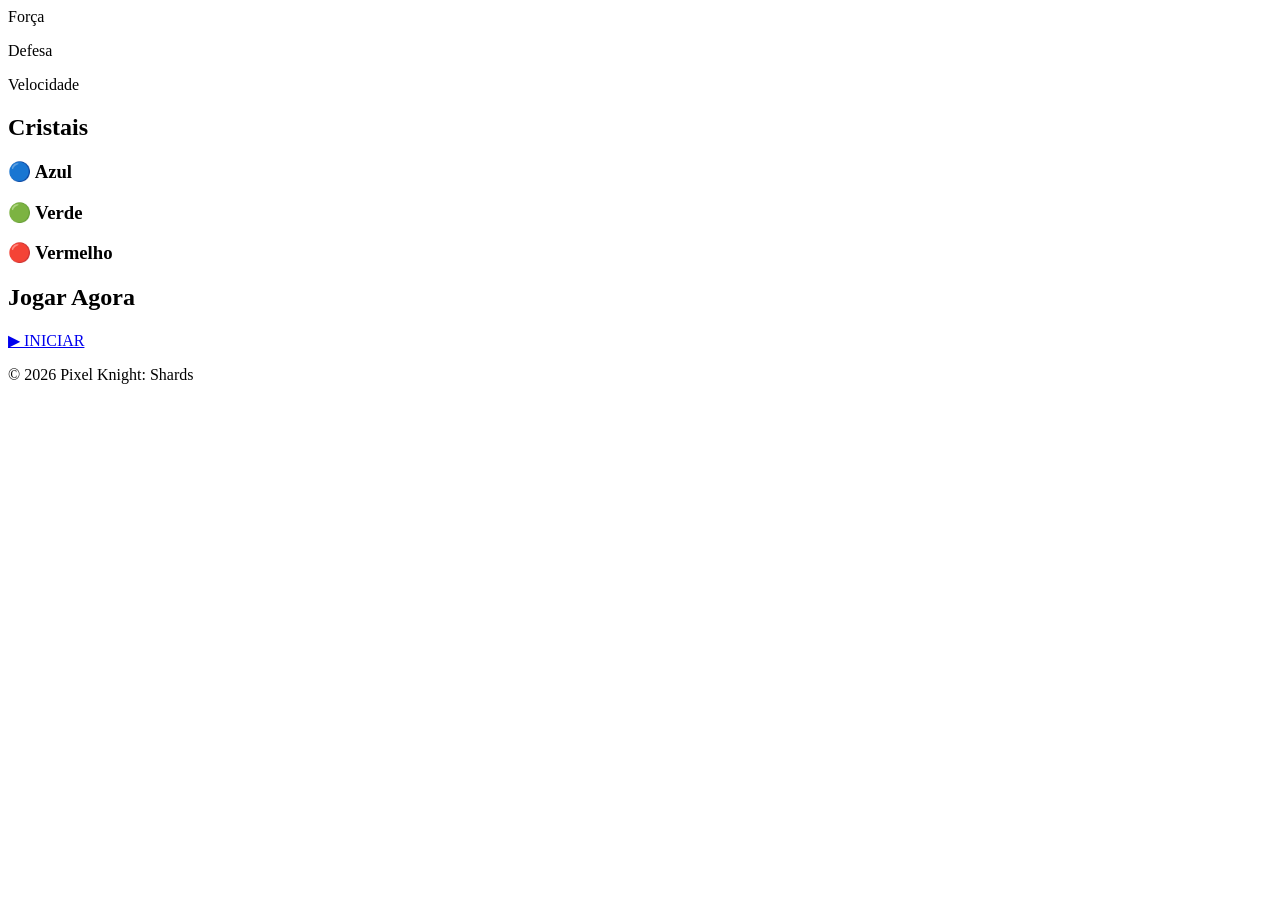
==== index.html @ 811da424 "oitavo" ====
<html lang="pt-br">

    <div class="grid">
        <div>
            <p><!-- DESCRIÇÃO DO PERSONAGEM --></p>
        </div>

        <div>
            <p>Força</p>
            <div class="barra"><div class="valor" style="width:80%"></div></div>

            <p>Defesa</p>
            <div class="barra"><div class="valor" style="width:70%"></div></div>

            <p>Velocidade</p>
            <div class="barra"><div class="valor" style="width:50%"></div></div>
        </div>
    </div>
</section>

<section id="itens" class="box fade">
    <h2>Cristais</h2>

    <div class="cards">
        <div class="card">
            <h3>🔵 Azul</h3>
            <p><!-- DESCRIÇÃO --></p>
        </div>

        <div class="card">
            <h3>🟢 Verde</h3>
            <p><!-- DESCRIÇÃO --></p>
        </div>

        <div class="card">
            <h3>🔴 Vermelho</h3>
            <p><!-- DESCRIÇÃO --></p>
        </div>
    </div>
</section>

<section id="jogar" class="box fade center">
    <h2>Jogar Agora</h2>
    <p><!-- TEXTO CHAMANDO --></p>
    <a href="<!-- LINK DO JOGO -->" target="_blank" class="btn">▶ INICIAR</a>
</section>

<footer>
    <p>© 2026 Pixel Knight: Shards</p>
</footer>

<script>
const elements = document.querySelectorAll('.fade');
window.addEventListener('scroll', () => {
  elements.forEach(el => {
    const top = el.getBoundingClientRect().top;
    if(top < window.innerHeight - 50){
      el.classList.add('show');
    }
  });
});
</script>

</body>
</html>
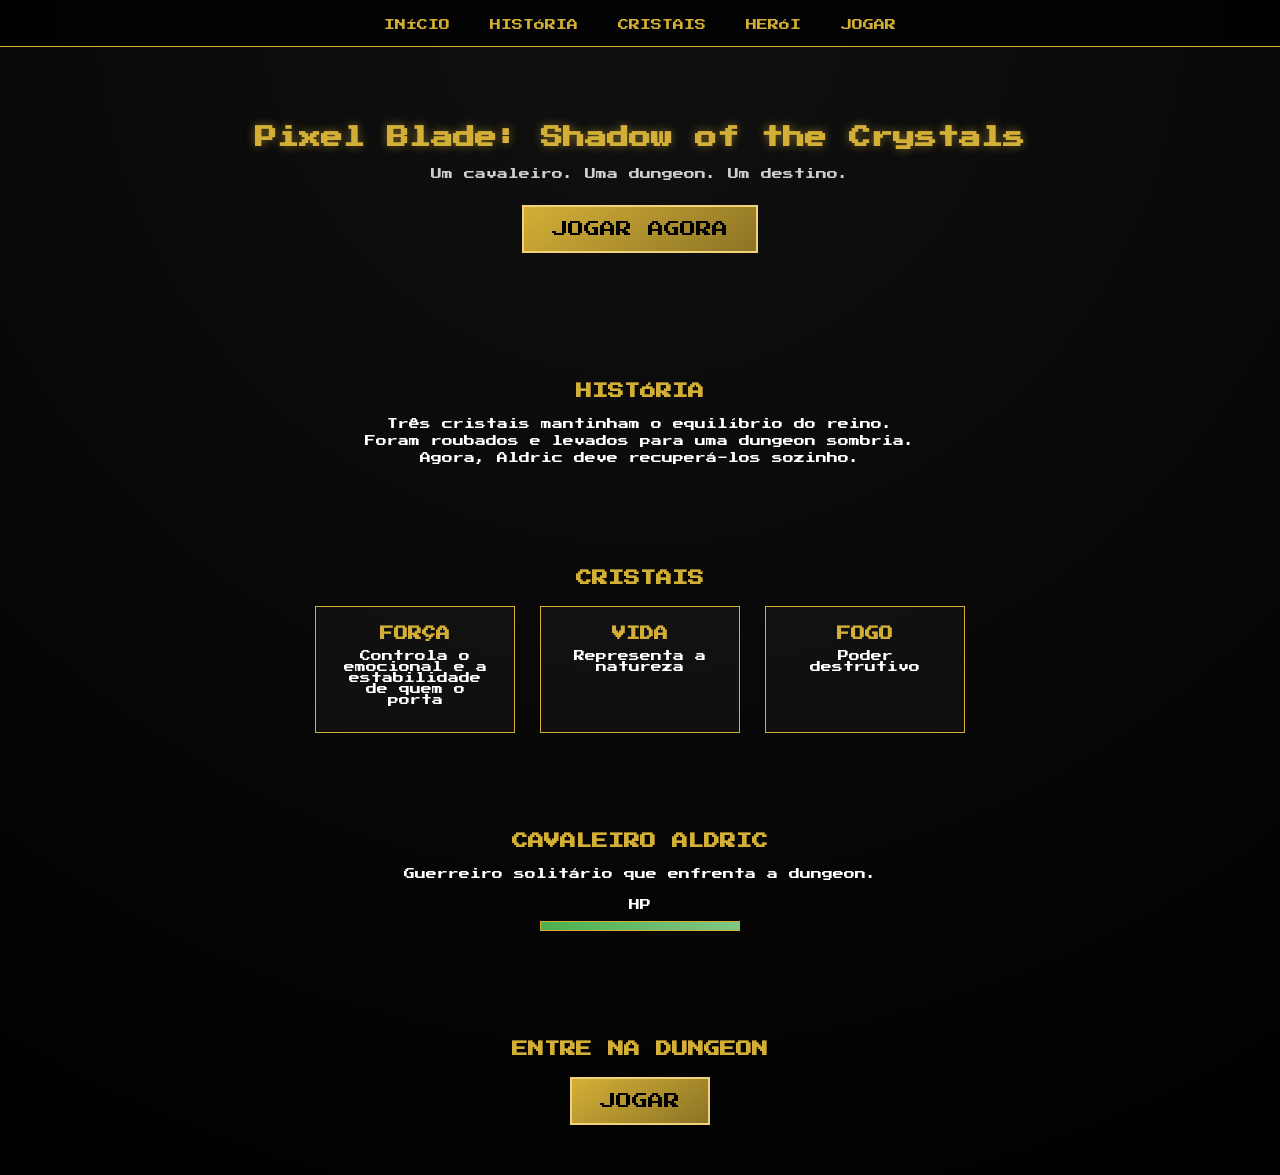
==== commit 7563c688: "nono" ====
--- a/index.html
+++ b/index.html
@@ -1,65 +1,72 @@
-<html lang="pt-br">
+<!DOCTYPE html>
+<html lang="pt-BR">
+<head>
+  <meta charset="UTF-8">
+  <meta name="viewport" content="width=device-width, initial-scale=1.0">
+  <title>Pixel Blade: Shadow of the Crystals</title>
 
-    <div class="grid">
-        <div>
-            <p><!-- DESCRIÇÃO DO PERSONAGEM --></p>
-        </div>
+  <link href="https://fonts.googleapis.com/css2?family=Press+Start+2P&display=swap" rel="stylesheet">
+  <link rel="stylesheet" href="style.css">
+</head>
 
-        <div>
-            <p>Força</p>
-            <div class="barra"><div class="valor" style="width:80%"></div></div>
+<body>
 
-            <p>Defesa</p>
-            <div class="barra"><div class="valor" style="width:70%"></div></div>
+<nav>
+  <a href="#hero">INÍCIO</a>
+  <a href="#historia">HISTÓRIA</a>
+  <a href="#cristais">CRISTAIS</a>
+  <a href="#cavaleiro">HERÓI</a>
+  <a href="#jogar">JOGAR</a>
+</nav>
 
-            <p>Velocidade</p>
-            <div class="barra"><div class="valor" style="width:50%"></div></div>
-        </div>
-    </div>
+<section id="hero" class="hero">
+  <h1>Pixel Blade: Shadow of the Crystals</h1>
+  <p class="sub">Um cavaleiro. Uma dungeon. Um destino.</p>
+  <a href="#" class="botao">JOGAR AGORA</a>
 </section>
 
-<section id="itens" class="box fade">
-    <h2>Cristais</h2>
-
-    <div class="cards">
-        <div class="card">
-            <h3>🔵 Azul</h3>
-            <p><!-- DESCRIÇÃO --></p>
-        </div>
-
-        <div class="card">
-            <h3>🟢 Verde</h3>
-            <p><!-- DESCRIÇÃO --></p>
-        </div>
-
-        <div class="card">
-            <h3>🔴 Vermelho</h3>
-            <p><!-- DESCRIÇÃO --></p>
-        </div>
-    </div>
+<section id="historia">
+  <h2>HISTÓRIA</h2>
+  <p>Três cristais mantinham o equilíbrio do reino.</p>
+  <p>Foram roubados e levados para uma dungeon sombria.</p>
+  <p>Agora, Aldric deve recuperá-los sozinho.</p>
 </section>
 
-<section id="jogar" class="box fade center">
-    <h2>Jogar Agora</h2>
-    <p><!-- TEXTO CHAMANDO --></p>
-    <a href="<!-- LINK DO JOGO -->" target="_blank" class="btn">▶ INICIAR</a>
+<section id="cristais">
+  <h2>CRISTAIS</h2>
+
+  <div class="cards">
+    <div class="card">
+      <h3>FORÇA</h3>
+      <p>Controla o emocional e a estabilidade de quem o porta</p>
+    </div>
+
+    <div class="card">
+      <h3>VIDA</h3>
+      <p>Representa a natureza</p>
+    </div>
+
+    <div class="card">
+      <h3>FOGO</h3>
+      <p>Poder destrutivo</p>
+    </div>
+  </div>
 </section>
 
-<footer>
-    <p>© 2026 Pixel Knight: Shards</p>
-</footer>
+<section id="cavaleiro">
+  <h2>CAVALEIRO ALDRIC</h2>
+  <p>Guerreiro solitário que enfrenta a dungeon.</p>
 
-<script>
-const elements = document.querySelectorAll('.fade');
-window.addEventListener('scroll', () => {
-  elements.forEach(el => {
-    const top = el.getBoundingClientRect().top;
-    if(top < window.innerHeight - 50){
-      el.classList.add('show');
-    }
-  });
-});
-</script>
+  <div class="status">
+    <p>HP</p>
+    <div class="barra"><div class="hp"></div></div>
+
+</section>
+
+<section id="jogar">
+  <h2>ENTRE NA DUNGEON</h2>
+  <a href="#" class="botao">JOGAR</a>
+</section>
 
 </body>
 </html>
--- a/style.css
+++ b/style.css
@@ -0,0 +1,122 @@
+* {
+  margin: 0;
+  padding: 0;
+  box-sizing: border-box;
+}
+
+:root {
+  --bg: #0a0a0a;
+  --bg2: #111;
+  --gold: #d4af37;
+  --gold-soft: #f1d27a;
+  --gold-dark: #8c7425;
+  --text: #ffffff;
+}
+
+body {
+  background: radial-gradient(circle at top, #111, #000);
+  color: var(--text);
+  font-family: 'Press Start 2P', cursive;
+  text-align: center;
+}
+
+nav {
+  background: rgba(0,0,0,0.8);
+  padding: 15px;
+  border-bottom: 1px solid var(--gold);
+  position: sticky;
+  top: 0;
+}
+
+nav a {
+  color: var(--gold);
+  margin: 0 12px;
+  text-decoration: none;
+  font-size: 11px;
+  transition: 0.2s;
+}
+
+nav a:hover {
+  color: var(--gold-soft);
+}
+
+.hero {
+  padding: 80px 20px;
+}
+
+.hero h1 {
+  color: var(--gold);
+  text-shadow: 0 0 10px rgba(212,175,55,0.5);
+  margin-bottom: 20px;
+}
+
+.sub {
+  opacity: 0.8;
+  margin-bottom: 25px;
+}
+
+section {
+  padding: 50px 20px;
+}
+
+.botao {
+  display: inline-block;
+  padding: 14px 28px;
+  background: linear-gradient(145deg, var(--gold), var(--gold-dark));
+  color: #000;
+  text-decoration: none;
+  border: 2px solid var(--gold-soft);
+  transition: 0.2s;
+}
+
+.botao:hover {
+  transform: scale(1.05);
+  box-shadow: 0 0 10px var(--gold);
+}
+
+.cards {
+  display: flex;
+  justify-content: center;
+  gap: 25px;
+  flex-wrap: wrap;
+}
+
+.card {
+  background: rgba(255,255,255,0.03);
+  border: 1px solid var(--gold);
+  padding: 20px;
+  width: 200px;
+  transition: 0.2s;
+}
+
+.card:hover {
+  transform: translateY(-5px);
+  box-shadow: 0 0 10px rgba(212,175,55,0.3);
+}
+
+.card h3 {
+  color: var(--gold);
+}
+
+.status {
+  margin-top: 20px;
+}
+
+.barra {
+  width: 200px;
+  height: 10px;
+  border: 1px solid var(--gold);
+  margin: 10px auto;
+  background: #111;
+}
+
+.hp {
+  width: 100%;
+  height: 100%;
+  background: linear-gradient(to right, #4caf50, #81c784);
+}
+
+h1 { font-size: 22px; }
+h2 { font-size: 16px; margin-bottom: 20px; color: var(--gold); }
+h3 { font-size: 14px; margin-bottom: 10px; }
+p { font-size: 11px; margin: 6px 0; }
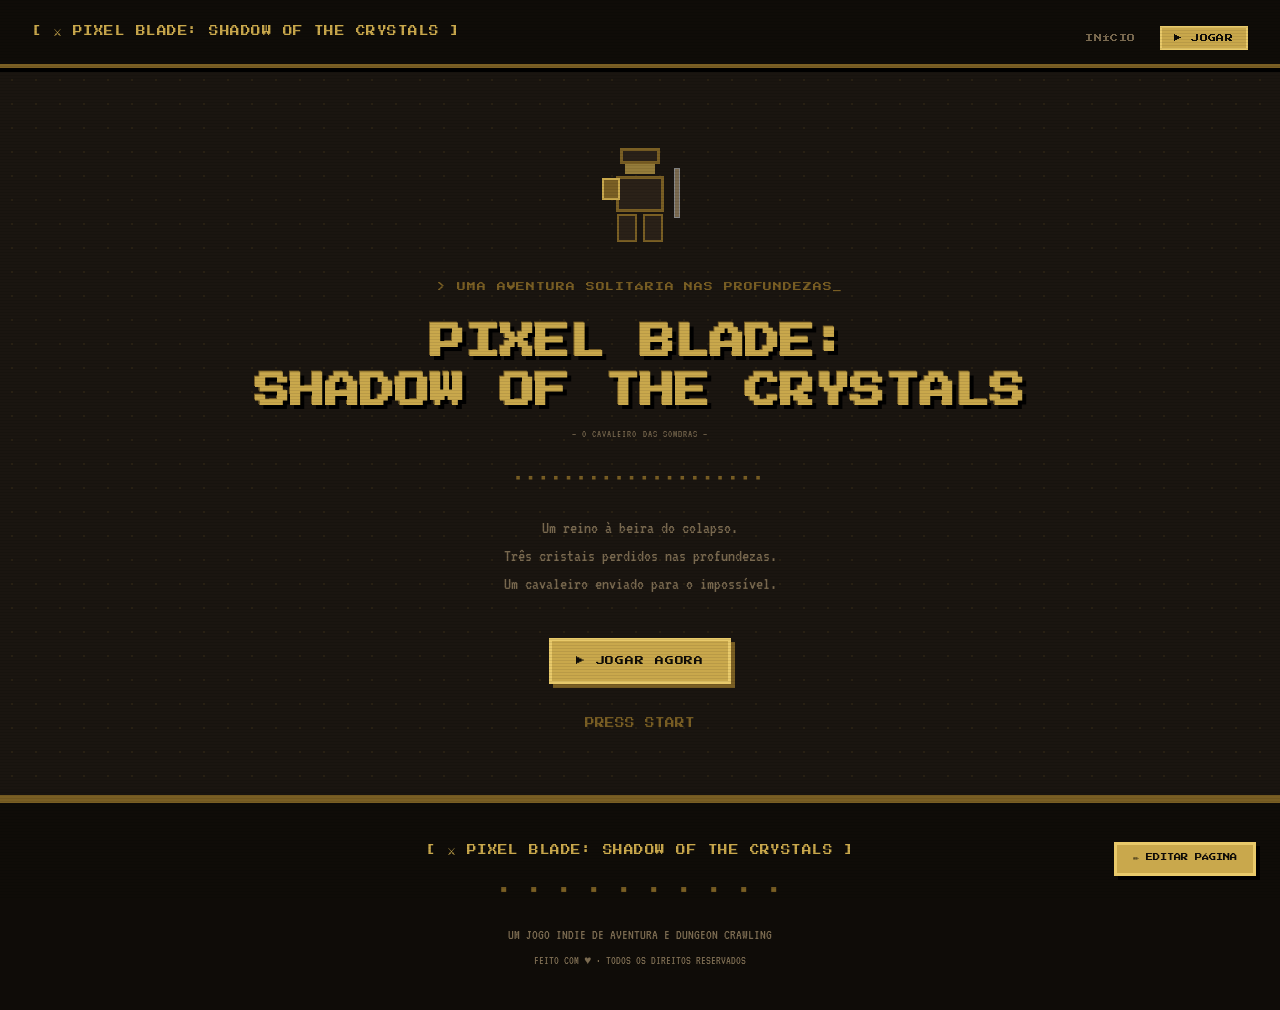
==== commit 140f42dc: "décimo" ====
--- a/index.html
+++ b/index.html
@@ -1,72 +1,268 @@
 <!DOCTYPE html>
 <html lang="pt-BR">
 <head>
-  <meta charset="UTF-8">
-  <meta name="viewport" content="width=device-width, initial-scale=1.0">
+  <meta charset="UTF-8" />
+  <meta name="viewport" content="width=device-width, initial-scale=1.0" />
   <title>Pixel Blade: Shadow of the Crystals</title>
-
-  <link href="https://fonts.googleapis.com/css2?family=Press+Start+2P&display=swap" rel="stylesheet">
-  <link rel="stylesheet" href="style.css">
+  <link href="https://fonts.googleapis.com/css2?family=Press+Start+2P&family=VT323&display=swap" rel="stylesheet" />
+  <link rel="stylesheet" href="style.css" />
+  <style>
+    /* ── EDITOR VISUAL ── */
+    #editor-toggle {
+      position: fixed;
+      bottom: 1.5rem;
+      right: 1.5rem;
+      z-index: 9999;
+      background: var(--dourado);
+      color: var(--fundo);
+      font-family: 'Press Start 2P', monospace;
+      font-size: 0.45rem;
+      border: 3px solid var(--dourado-claro);
+      padding: 0.6rem 1rem;
+      cursor: pointer;
+      box-shadow: 4px 4px 0 #000;
+    }
+    #editor-toggle:hover { background: var(--dourado-claro); }
+
+    #editor-panel {
+      display: none;
+      position: fixed;
+      top: 0; right: 0;
+      width: 320px; height: 100vh;
+      background: #0d0a06;
+      border-left: 4px solid var(--dourado-escuro);
+      z-index: 9998;
+      overflow-y: auto;
+      padding: 1.5rem 1.2rem;
+      box-shadow: -6px 0 20px rgba(0,0,0,0.8);
+    }
+    #editor-panel.aberto { display: block; }
+
+    .ed-titulo {
+      font-family: 'Press Start 2P', monospace;
+      font-size: 0.55rem;
+      color: var(--dourado);
+      margin-bottom: 1.2rem;
+      border-bottom: 2px solid var(--dourado-escuro);
+      padding-bottom: 0.8rem;
+    }
+    .ed-grupo { margin-bottom: 1.5rem; }
+    .ed-label {
+      font-family: 'Press Start 2P', monospace;
+      font-size: 0.4rem;
+      color: var(--dourado-escuro);
+      display: block;
+      margin-bottom: 0.4rem;
+    }
+    .ed-input, .ed-textarea {
+      width: 100%;
+      background: var(--fundo-claro);
+      border: 2px solid var(--dourado-escuro);
+      color: var(--texto);
+      font-family: 'VT323', monospace;
+      font-size: 1rem;
+      padding: 0.4rem 0.6rem;
+      outline: none;
+    }
+    .ed-input:focus, .ed-textarea:focus { border-color: var(--dourado); }
+    .ed-textarea { resize: vertical; min-height: 70px; }
+    .ed-cor { width: 100%; height: 32px; border: 2px solid var(--dourado-escuro); cursor: pointer; }
+    .ed-btn {
+      width: 100%;
+      background: var(--dourado);
+      color: var(--fundo);
+      font-family: 'Press Start 2P', monospace;
+      font-size: 0.45rem;
+      border: 2px solid var(--dourado-claro);
+      padding: 0.6rem;
+      cursor: pointer;
+      box-shadow: 3px 3px 0 #000;
+      margin-top: 0.5rem;
+    }
+    .ed-btn:hover { background: var(--dourado-claro); }
+    .ed-separador {
+      border: none;
+      border-top: 2px solid var(--dourado-escuro);
+      margin: 1rem 0;
+    }
+    .ed-aviso {
+      font-size: 0.85rem;
+      color: var(--texto-fraco);
+      margin-top: 1rem;
+      line-height: 1.4;
+    }
+    .ed-dia-badge {
+      font-family: 'Press Start 2P', monospace;
+      font-size: 0.4rem;
+      color: var(--dourado-escuro);
+      border: 2px solid var(--dourado-escuro);
+      padding: 0.3rem 0.5rem;
+      display: inline-block;
+      margin-bottom: 1rem;
+    }
+  </style>
 </head>
-
 <body>
 
-<nav>
-  <a href="#hero">INÍCIO</a>
-  <a href="#historia">HISTÓRIA</a>
-  <a href="#cristais">CRISTAIS</a>
-  <a href="#cavaleiro">HERÓI</a>
-  <a href="#jogar">JOGAR</a>
-</nav>
-
-<section id="hero" class="hero">
-  <h1>Pixel Blade: Shadow of the Crystals</h1>
-  <p class="sub">Um cavaleiro. Uma dungeon. Um destino.</p>
-  <a href="#" class="botao">JOGAR AGORA</a>
-</section>
-
-<section id="historia">
-  <h2>HISTÓRIA</h2>
-  <p>Três cristais mantinham o equilíbrio do reino.</p>
-  <p>Foram roubados e levados para uma dungeon sombria.</p>
-  <p>Agora, Aldric deve recuperá-los sozinho.</p>
-</section>
-
-<section id="cristais">
-  <h2>CRISTAIS</h2>
-
-  <div class="cards">
-    <div class="card">
-      <h3>FORÇA</h3>
-      <p>Controla o emocional e a estabilidade de quem o porta</p>
-    </div>
-
-    <div class="card">
-      <h3>VIDA</h3>
-      <p>Representa a natureza</p>
-    </div>
-
-    <div class="card">
-      <h3>FOGO</h3>
-      <p>Poder destrutivo</p>
-    </div>
+  <div class="scanlines"></div>
+
+  <!-- MENU -->
+  <nav>
+    <span class="logo" id="logo-texto">[ ⚔ PIXEL BLADE: SHADOW OF THE CRYSTALS ]</span>
+    <ul>
+      <li><a href="#hero">INÍCIO</a></li>
+      <li><a href="https://itch.io" target="_blank" class="nav-jogar">▶ JOGAR</a></li>
+    </ul>
+  </nav>
+
+  <!-- HERO -->
+  <section id="hero">
+    <div class="pixel-knight">
+      <div class="pk-helmet"></div>
+      <div class="pk-visor"></div>
+      <div class="pk-body"></div>
+      <div class="pk-sword"></div>
+      <div class="pk-shield"></div>
+      <div class="pk-legs"></div>
+    </div>
+
+    <p class="eyebrow" id="eyebrow-texto">&gt; UMA AVENTURA SOLITÁRIA NAS PROFUNDEZAS_</p>
+    <h1 id="hero-titulo">PIXEL BLADE:<br/>SHADOW OF THE CRYSTALS</h1>
+    <p class="subtitulo" id="hero-subtitulo">— O CAVALEIRO DAS SOMBRAS —</p>
+    <div class="divisor-pixel"></div>
+    <p class="lore" id="hero-lore">
+      Um reino à beira do colapso.<br/>
+      Três cristais perdidos nas profundezas.<br/>
+      Um cavaleiro enviado para o impossível.
+    </p>
+    <div class="hero-botoes">
+      <a href="https://itch.io" target="_blank" class="botao botao-destaque" id="btn-jogar">▶ JOGAR AGORA</a>
+    </div>
+    <p class="press-start">PRESS START</p>
+  </section>
+
+  <!-- RODAPÉ -->
+  <footer>
+    <span class="logo">[ ⚔ PIXEL BLADE: SHADOW OF THE CRYSTALS ]</span>
+    <div class="divisor-pixel-footer"></div>
+    <p>UM JOGO INDIE DE AVENTURA E DUNGEON CRAWLING</p>
+    <p class="creditos">FEITO COM ♥ · TODOS OS DIREITOS RESERVADOS</p>
+  </footer>
+
+  <!-- EDITOR TOGGLE -->
+  <button id="editor-toggle" onclick="toggleEditor()">✏ EDITAR PÁGINA</button>
+
+  <!-- EDITOR PANEL -->
+  <div id="editor-panel">
+    <div class="ed-dia-badge">DIA 1 / 5</div>
+    <div class="ed-titulo">✏ EDITOR — HERO</div>
+
+    <div class="ed-grupo">
+      <span class="ed-label">TÍTULO DO JOGO (h1)</span>
+      <textarea class="ed-textarea" id="ed-hero-titulo" rows="2">PIXEL BLADE:\nSHADOW OF THE CRYSTALS</textarea>
+    </div>
+
+    <div class="ed-grupo">
+      <span class="ed-label">SUBTÍTULO</span>
+      <input class="ed-input" id="ed-hero-subtitulo" value="— O CAVALEIRO DAS SOMBRAS —">
+    </div>
+
+    <div class="ed-grupo">
+      <span class="ed-label">TEXTO DE ABERTURA (eyebrow)</span>
+      <input class="ed-input" id="ed-eyebrow" value="> UMA AVENTURA SOLITÁRIA NAS PROFUNDEZAS_">
+    </div>
+
+    <div class="ed-grupo">
+      <span class="ed-label">LORE (3 LINHAS)</span>
+      <textarea class="ed-textarea" id="ed-lore">Um reino à beira do colapso.
+Três cristais perdidos nas profundezas.
+Um cavaleiro enviado para o impossível.</textarea>
+    </div>
+
+    <div class="ed-grupo">
+      <span class="ed-label">TEXTO DO BOTÃO JOGAR</span>
+      <input class="ed-input" id="ed-btn-jogar" value="▶ JOGAR AGORA">
+    </div>
+
+    <div class="ed-grupo">
+      <span class="ed-label">LINK DO BOTÃO JOGAR</span>
+      <input class="ed-input" id="ed-btn-jogar-link" value="https://itch.io">
+    </div>
+
+    <hr class="ed-separador">
+
+    <div class="ed-grupo">
+      <span class="ed-label">COR DOURADA PRINCIPAL</span>
+      <input type="color" class="ed-cor" id="ed-cor-dourado" value="#c9a84c">
+    </div>
+
+    <div class="ed-grupo">
+      <span class="ed-label">COR DE FUNDO</span>
+      <input type="color" class="ed-cor" id="ed-cor-fundo" value="#0f0c08">
+    </div>
+
+    <hr class="ed-separador">
+
+    <button class="ed-btn" onclick="aplicarEdicoes()">[ APLICAR ALTERAÇÕES ]</button>
+    <button class="ed-btn" onclick="salvarHTML()" style="margin-top:0.4rem; background: var(--fundo-claro); color: var(--dourado); border-color: var(--dourado-escuro);">[ BAIXAR HTML EDITADO ]</button>
+
+    <p class="ed-aviso">▸ Altere os campos e clique em APLICAR para ver as mudanças.<br>▸ Clique em BAIXAR para salvar o arquivo com suas edições.</p>
   </div>
-</section>
-
-<section id="cavaleiro">
-  <h2>CAVALEIRO ALDRIC</h2>
-  <p>Guerreiro solitário que enfrenta a dungeon.</p>
-
-  <div class="status">
-    <p>HP</p>
-    <div class="barra"><div class="hp"></div></div>
-
-</section>
-
-<section id="jogar">
-  <h2>ENTRE NA DUNGEON</h2>
-  <a href="#" class="botao">JOGAR</a>
-</section>
+
+  <script>
+    /* ── EDITOR ── */
+    function toggleEditor() {
+      document.getElementById('editor-panel').classList.toggle('aberto');
+    }
+
+    function aplicarEdicoes() {
+      // Título
+      const titulo = document.getElementById('ed-hero-titulo').value.replace(/\\n/g, '<br/>');
+      document.getElementById('hero-titulo').innerHTML = titulo;
+
+      // Subtítulo
+      document.getElementById('hero-subtitulo').textContent = document.getElementById('ed-hero-subtitulo').value;
+
+      // Eyebrow
+      document.getElementById('eyebrow-texto').textContent = document.getElementById('ed-eyebrow').value;
+
+      // Lore
+      const loreLinhas = document.getElementById('ed-lore').value.split('\n');
+      document.getElementById('hero-lore').innerHTML = loreLinhas.join('<br/>');
+
+      // Botão
+      const btnEl = document.getElementById('btn-jogar');
+      btnEl.textContent = document.getElementById('ed-btn-jogar').value;
+      btnEl.href = document.getElementById('ed-btn-jogar-link').value;
+
+      // Cores
+      document.documentElement.style.setProperty('--dourado', document.getElementById('ed-cor-dourado').value);
+      document.documentElement.style.setProperty('--fundo', document.getElementById('ed-cor-fundo').value);
+    }
+
+    function salvarHTML() {
+      aplicarEdicoes();
+      const html = document.documentElement.outerHTML;
+      const blob = new Blob([html], { type: 'text/html' });
+      const a = document.createElement('a');
+      a.href = URL.createObjectURL(blob);
+      a.download = 'dia1-index.html';
+      a.click();
+    }
+
+    /* ── PRESS START BLINK ── */
+    const pressStart = document.querySelector('.press-start');
+    setInterval(() => {
+      pressStart.style.opacity = pressStart.style.opacity === '0' ? '1' : '0';
+    }, 600);
+
+    /* ── SCROLL REVEAL ── */
+    const elementos = document.querySelectorAll('.conteudo p');
+    const obs = new IntersectionObserver((ent) => {
+      ent.forEach(e => { if (e.isIntersecting) e.target.classList.add('visivel'); });
+    });
+    elementos.forEach(el => { el.classList.add('escondido'); obs.observe(el); });
+  </script>
 
 </body>
-</html>+</html>
--- a/style.css
+++ b/style.css
@@ -1,122 +1,820 @@
+/* ══════════════════════════════
+   VARIÁVEIS DE CORES
+══════════════════════════════ */
+:root {
+  --dourado:       #c9a84c;
+  --dourado-claro: #e8c96a;
+  --dourado-escuro:#7a5f24;
+  --fundo:         #0f0c08;
+  --fundo-medio:   #1a1510;
+  --fundo-claro:   #2a2118;
+  --fundo-card:    #1e1912;
+  --texto:         #d4c5a0;
+  --texto-fraco:   #7a6a50;
+  --azul:          #4a90d9;
+  --verde:         #2ecc71;
+  --vermelho:      #e74c3c;
+  --hp-verde:      #3ddc5a;
+  --mp-azul:       #4a90d9;
+}
+
+/* ══════════════════════════════
+   RESET + FONTE PIXEL
+══════════════════════════════ */
 * {
+  box-sizing: border-box;
   margin: 0;
   padding: 0;
-  box-sizing: border-box;
-}
-
-:root {
-  --bg: #0a0a0a;
-  --bg2: #111;
-  --gold: #d4af37;
-  --gold-soft: #f1d27a;
-  --gold-dark: #8c7425;
-  --text: #ffffff;
+  /* Desativa suavização de fonte para visual mais nítido/quadrado */
+  image-rendering: pixelated;
 }
 
 body {
-  background: radial-gradient(circle at top, #111, #000);
-  color: var(--text);
-  font-family: 'Press Start 2P', cursive;
-  text-align: center;
-}
-
+  background-color: var(--fundo);
+  color: var(--texto);
+  /* VT323 = fonte pixel art mais legível para textos longos */
+  font-family: 'VT323', monospace;
+  font-size: 20px;
+  line-height: 1.6;
+  overflow-x: hidden;
+}
+
+/* Títulos usam Press Start 2P = fonte clássica de arcade */
+h1, h2, h3, nav, .logo, .label, .eyebrow, .botao, .tipo, .nav-jogar {
+  font-family: 'Press Start 2P', monospace;
+}
+
+/* ══════════════════════════════
+   SCANLINES (efeito de TV retrô)
+   Faixas horizontais semitransparentes
+══════════════════════════════ */
+.scanlines {
+  position: fixed;
+  inset: 0;
+  z-index: 999;
+  pointer-events: none;
+  /* repeating-linear-gradient cria linhas finas repetidas */
+  background: repeating-linear-gradient(
+    to bottom,
+    rgba(0, 0, 0, 0.08) 0px,
+    rgba(0, 0, 0, 0.08) 1px,
+    transparent 1px,
+    transparent 3px
+  );
+}
+
+/* ══════════════════════════════
+   NAVEGAÇÃO
+══════════════════════════════ */
 nav {
-  background: rgba(0,0,0,0.8);
-  padding: 15px;
-  border-bottom: 1px solid var(--gold);
   position: sticky;
   top: 0;
+  z-index: 10;
+  display: flex;
+  align-items: center;
+  justify-content: space-between;
+  padding: 1rem 2rem;
+  background-color: var(--fundo);
+  /* Borda inferior estilo pixel: 4px sólido */
+  border-bottom: 4px solid var(--dourado-escuro);
+  box-shadow: 0 4px 0 #000;
+}
+
+.logo {
+  font-size: 0.6rem;
+  color: var(--dourado);
+  letter-spacing: 0.05em;
+}
+
+nav ul {
+  list-style: none;
+  display: flex;
+  gap: 1.5rem;
+  align-items: center;
 }
 
 nav a {
-  color: var(--gold);
-  margin: 0 12px;
+  font-size: 0.5rem;
+  letter-spacing: 0.05em;
+  color: var(--texto-fraco);
   text-decoration: none;
-  font-size: 11px;
-  transition: 0.2s;
 }
 
 nav a:hover {
-  color: var(--gold-soft);
-}
-
-.hero {
-  padding: 80px 20px;
-}
-
-.hero h1 {
-  color: var(--gold);
-  text-shadow: 0 0 10px rgba(212,175,55,0.5);
-  margin-bottom: 20px;
-}
-
-.sub {
-  opacity: 0.8;
-  margin-bottom: 25px;
-}
-
-section {
-  padding: 50px 20px;
-}
-
+  color: var(--dourado);
+}
+
+/* Botão jogar no menu */
+.nav-jogar {
+  background-color: var(--dourado);
+  color: var(--fundo) !important;
+  padding: 0.4rem 0.8rem;
+  /* Sem border-radius: cantos quadrados = pixel art */
+  border-radius: 0;
+  border: 2px solid var(--dourado-claro);
+}
+
+.nav-jogar:hover {
+  background-color: var(--dourado-claro) !important;
+}
+
+/* ══════════════════════════════
+   HERO
+══════════════════════════════ */
+#hero {
+  text-align: center;
+  padding: 5rem 2rem 4rem;
+  background-color: var(--fundo-medio);
+  border-bottom: 4px solid var(--dourado-escuro);
+  position: relative;
+  overflow: hidden;
+}
+
+/* Grade de pontos no fundo do hero */
+#hero::before {
+  content: '';
+  position: absolute;
+  inset: 0;
+  background-image: radial-gradient(circle, var(--dourado-escuro) 1px, transparent 1px);
+  background-size: 24px 24px;
+  opacity: 0.15;
+}
+
+.eyebrow {
+  font-size: 0.55rem;
+  letter-spacing: 0.1em;
+  color: var(--dourado-escuro);
+  margin-bottom: 1.5rem;
+  position: relative;
+}
+
+#hero h1 {
+  font-size: clamp(1.2rem, 4vw, 2.2rem);
+  color: var(--dourado);
+  /* text-shadow empilhado = efeito de sombra pixel */
+  text-shadow:
+    4px 4px 0 #000,
+    -1px -1px 0 #7a5f24;
+  margin-bottom: 0.6rem;
+  line-height: 1.4;
+  position: relative;
+}
+
+.subtitulo {
+  font-size: 0.65rem;
+  color: var(--texto-fraco);
+  letter-spacing: 0.1em;
+  margin-bottom: 1.5rem;
+  position: relative;
+}
+
+/* Divisor feito de caracteres = estilo terminal/pixel */
+.divisor-pixel {
+  font-family: monospace;
+  color: var(--dourado-escuro);
+  margin: 0 auto 1.5rem;
+  letter-spacing: 4px;
+  font-size: 0.9rem;
+  position: relative;
+}
+
+.divisor-pixel::before {
+  content: '▪▪▪▪▪▪▪▪▪▪▪▪▪▪▪▪▪▪▪▪';
+}
+
+.lore {
+  max-width: 500px;
+  margin: 0 auto 2.5rem;
+  color: var(--texto-fraco);
+  font-size: 1.1rem;
+  position: relative;
+}
+
+.hero-botoes {
+  display: flex;
+  gap: 1rem;
+  justify-content: center;
+  flex-wrap: wrap;
+  position: relative;
+}
+
+/* Texto piscante "PRESS START" */
+.press-start {
+  font-family: 'Press Start 2P', monospace;
+  font-size: 0.6rem;
+  color: var(--dourado-escuro);
+  margin-top: 2rem;
+  transition: opacity 0.1s;
+  position: relative;
+}
+
+/* ══════════════════════════════
+   BONECO PIXEL ART (CSS puro)
+   Feito com divs simples
+══════════════════════════════ */
+.pixel-knight {
+  position: relative;
+  width: 80px;
+  margin: 0 auto 2rem;
+  height: 100px;
+}
+
+.pk-helmet {
+  width: 40px;
+  height: 16px;
+  background: var(--fundo-claro);
+  border: 3px solid var(--dourado-escuro);
+  margin: 0 auto;
+}
+
+.pk-visor {
+  width: 30px;
+  height: 10px;
+  background: var(--dourado);
+  margin: 0 auto;
+  opacity: 0.7;
+}
+
+.pk-body {
+  width: 48px;
+  height: 36px;
+  background: var(--fundo-claro);
+  border: 3px solid var(--dourado-escuro);
+  margin: 2px auto 0;
+}
+
+.pk-sword {
+  position: absolute;
+  right: 0;
+  top: 20px;
+  width: 6px;
+  height: 50px;
+  background: var(--texto-fraco);
+  border: 1px solid #888;
+}
+
+.pk-shield {
+  position: absolute;
+  left: 2px;
+  top: 30px;
+  width: 18px;
+  height: 22px;
+  background: var(--dourado-escuro);
+  border: 2px solid var(--dourado);
+}
+
+.pk-legs {
+  display: flex;
+  gap: 6px;
+  justify-content: center;
+  margin-top: 2px;
+}
+
+.pk-legs::before,
+.pk-legs::after {
+  content: '';
+  width: 16px;
+  height: 24px;
+  background: var(--fundo-claro);
+  border: 2px solid var(--dourado-escuro);
+  display: block;
+}
+
+/* ══════════════════════════════
+   BOTÕES
+══════════════════════════════ */
 .botao {
   display: inline-block;
-  padding: 14px 28px;
-  background: linear-gradient(145deg, var(--gold), var(--gold-dark));
-  color: #000;
+  font-size: 0.55rem;
+  letter-spacing: 0.1em;
+  background-color: transparent;
+  color: var(--dourado);
+  /* Borda estilo pixel: 3px sólida */
+  border: 3px solid var(--dourado-escuro);
+  padding: 0.8rem 1.5rem;
   text-decoration: none;
-  border: 2px solid var(--gold-soft);
-  transition: 0.2s;
+  border-radius: 0;
+  /* Sombra para baixo/direita = efeito 3D pixel */
+  box-shadow: 4px 4px 0 var(--dourado-escuro);
+  transition: all 0.1s;
 }
 
 .botao:hover {
-  transform: scale(1.05);
-  box-shadow: 0 0 10px var(--gold);
-}
-
+  box-shadow: 2px 2px 0 var(--dourado-escuro);
+  transform: translate(2px, 2px);
+}
+
+.botao-destaque {
+  background-color: var(--dourado);
+  color: var(--fundo);
+  border-color: var(--dourado-claro);
+  box-shadow: 4px 4px 0 #7a5f24;
+}
+
+.botao-destaque:hover {
+  background-color: var(--dourado-claro);
+  color: var(--fundo);
+  box-shadow: 2px 2px 0 #7a5f24;
+}
+
+.botao-grande {
+  font-size: 0.65rem;
+  padding: 1rem 2rem;
+}
+
+/* ══════════════════════════════
+   SEÇÕES GERAIS
+══════════════════════════════ */
+section {
+  padding: 4rem 2rem;
+}
+
+.fundo-medio {
+  background-color: var(--fundo-medio);
+  border-top: 4px solid var(--dourado-escuro);
+  border-bottom: 4px solid var(--dourado-escuro);
+}
+
+.conteudo {
+  max-width: 900px;
+  margin: 0 auto;
+}
+
+.label {
+  display: block;
+  font-size: 0.55rem;
+  letter-spacing: 0.1em;
+  color: var(--dourado-escuro);
+  margin-bottom: 0.8rem;
+}
+
+h2 {
+  font-size: clamp(0.8rem, 2.5vw, 1.2rem);
+  color: var(--dourado);
+  text-shadow: 3px 3px 0 #000;
+  margin-bottom: 1rem;
+  line-height: 1.5;
+}
+
+/* Linha divisória com caracteres */
+.linha-pixel {
+  margin-bottom: 2rem;
+  color: var(--dourado-escuro);
+  font-family: monospace;
+  font-size: 0.85rem;
+  letter-spacing: 3px;
+}
+
+.linha-pixel::before {
+  content: '▬▬▬▬▬▬▬▬▬▬▬▬▬▬';
+}
+
+.conteudo p {
+  color: var(--texto);
+  margin-bottom: 1rem;
+  font-size: 1.1rem;
+}
+
+/* ══════════════════════════════
+   CARDS DOS CRISTAIS
+══════════════════════════════ */
 .cards {
+  display: grid;
+  grid-template-columns: repeat(3, 1fr);
+  gap: 1.5rem;
+  margin-top: 1rem;
+}
+
+.card {
+  background-color: var(--fundo-card);
+  border: 3px solid var(--dourado-escuro);
+  padding: 1.5rem 1.2rem;
+  border-radius: 0;
+  box-shadow: 6px 6px 0 #000;
+  transition: transform 0.1s, box-shadow 0.1s;
+}
+
+.card:hover {
+  transform: translate(-3px, -3px);
+  box-shadow: 9px 9px 0 #000;
+}
+
+.card h3 {
+  font-size: 0.6rem;
+  margin-bottom: 0.5rem;
+  line-height: 1.6;
+}
+
+.tipo {
+  font-size: 0.5rem;
+  color: var(--texto-fraco);
+  margin-bottom: 0.8rem;
+  letter-spacing: 0.05em;
+}
+
+.card p {
+  font-size: 1rem;
+  color: var(--texto-fraco);
+}
+
+.localizacao {
+  margin-top: 1rem;
+  padding-top: 0.8rem;
+  border-top: 2px solid rgba(201, 168, 76, 0.15);
+  font-size: 0.9rem !important;
+  font-family: 'Press Start 2P', monospace;
+  font-size: 0.45rem !important;
+  letter-spacing: 0.05em;
+}
+
+.card.azul    { border-color: var(--azul); box-shadow: 6px 6px 0 #0a2040; }
+.card.verde   { border-color: var(--verde); box-shadow: 6px 6px 0 #0a3018; }
+.card.vermelho{ border-color: var(--vermelho); box-shadow: 6px 6px 0 #400a0a; }
+
+.card.azul h3    { color: var(--azul); }
+.card.verde h3   { color: var(--verde); }
+.card.vermelho h3{ color: var(--vermelho); }
+
+/* ══════════════════════════════
+   GEM PIXEL ART (grade 3x3 de divs)
+══════════════════════════════ */
+.pixel-gem {
+  display: grid;
+  grid-template-columns: repeat(3, 12px);
+  grid-template-rows: repeat(3, 12px);
+  gap: 2px;
+  margin-bottom: 1rem;
+  width: fit-content;
+}
+
+/* Cada div dentro da gem recebe uma cor */
+.azul-gem div    { background: var(--azul); }
+.verde-gem div   { background: var(--verde); }
+.vermelho-gem div{ background: var(--vermelho); }
+
+/* Cantos transparentes = formato de losango */
+.pixel-gem div:nth-child(1),
+.pixel-gem div:nth-child(3),
+.pixel-gem div:nth-child(7),
+.pixel-gem div:nth-child(9) {
+  background: transparent !important;
+}
+
+/* Centro mais claro = brilho da gema */
+.pixel-gem div:nth-child(5) {
+  opacity: 0.4;
+}
+
+/* ══════════════════════════════
+   BARRAS DE STATUS RPG
+══════════════════════════════ */
+.rpg-status {
+  display: flex;
+  align-items: center;
+  gap: 0.8rem;
+  margin-bottom: 0.6rem;
+}
+
+.rpg-label {
+  font-family: 'Press Start 2P', monospace;
+  font-size: 0.55rem;
+  color: var(--dourado);
+  width: 24px;
+}
+
+.barra-wrap {
+  flex: 1;
+  height: 14px;
+  background: var(--fundo-claro);
+  border: 2px solid var(--dourado-escuro);
+}
+
+.barra {
+  height: 100%;
+}
+
+.barra-hp  { width: 98%; background: var(--hp-verde); }
+.barra-mp  { width: 75%; background: var(--mp-azul); }
+
+.rpg-val {
+  font-family: 'Press Start 2P', monospace;
+  font-size: 0.45rem;
+  color: var(--texto-fraco);
+  min-width: 55px;
+  text-align: right;
+}
+
+/* ══════════════════════════════
+   HABILIDADES
+══════════════════════════════ */
+.subtitulo-secao {
+  font-size: 0.6rem;
+  color: var(--dourado);
+  margin: 2rem 0 1rem;
+  letter-spacing: 0.05em;
+}
+
+.habilidades {
+  list-style: none;
+}
+
+.habilidades li {
+  display: flex;
+  align-items: center;
+  gap: 1rem;
+  padding: 1rem;
+  margin-bottom: 0.8rem;
+  background-color: var(--fundo-claro);
+  border: 2px solid var(--dourado-escuro);
+  border-left: 4px solid var(--dourado);
+  box-shadow: 4px 4px 0 #000;
+}
+
+.icone-hab {
+  font-size: 1.4rem;
+  flex-shrink: 0;
+}
+
+.habilidades strong {
+  font-family: 'Press Start 2P', monospace;
+  font-size: 0.55rem;
+  color: var(--dourado);
+  display: block;
+  margin-bottom: 0.4rem;
+  line-height: 1.6;
+}
+
+.habilidades p {
+  font-size: 1rem;
+  color: var(--texto-fraco);
+  margin: 0;
+}
+
+/* Badge ATK / DEF / MGC */
+.rpg-badge {
+  font-family: 'Press Start 2P', monospace;
+  font-size: 0.45rem;
+  padding: 0.3rem 0.5rem;
+  background: var(--dourado-escuro);
+  color: var(--dourado-claro);
+  border: 2px solid var(--dourado);
+  margin-left: auto;
+  flex-shrink: 0;
+}
+
+.rpg-badge.def { background: #0a2a40; border-color: var(--azul); color: var(--azul); }
+.rpg-badge.mag { background: #1a0a30; border-color: #9b59b6; color: #9b59b6; }
+
+/* ══════════════════════════════
+   PERSONA
+══════════════════════════════ */
+.persona-grid {
+  display: grid;
+  grid-template-columns: 220px 1fr;
+  gap: 2.5rem;
+  margin-bottom: 2.5rem;
+}
+
+.persona-perfil {
+  text-align: center;
+}
+
+/* Avatar pixel art com CSS puro */
+.pixel-avatar {
+  width: 80px;
+  height: 80px;
+  margin: 0 auto 1rem;
+  position: relative;
+  background: var(--fundo-claro);
+  border: 3px solid var(--dourado);
+  box-shadow: 4px 4px 0 #000;
+  overflow: hidden;
+}
+
+.av-cabelo {
+  width: 100%;
+  height: 20px;
+  background: #4a2800;
+}
+
+.av-rosto {
+  width: 60%;
+  height: 26px;
+  background: #c8a07a;
+  margin: 0 auto;
+  border: 2px solid #8a6040;
+}
+
+.av-olhos {
   display: flex;
   justify-content: center;
-  gap: 25px;
-  flex-wrap: wrap;
-}
-
-.card {
-  background: rgba(255,255,255,0.03);
-  border: 1px solid var(--gold);
-  padding: 20px;
-  width: 200px;
-  transition: 0.2s;
-}
-
-.card:hover {
-  transform: translateY(-5px);
-  box-shadow: 0 0 10px rgba(212,175,55,0.3);
-}
-
-.card h3 {
-  color: var(--gold);
-}
-
-.status {
-  margin-top: 20px;
-}
-
-.barra {
-  width: 200px;
-  height: 10px;
-  border: 1px solid var(--gold);
-  margin: 10px auto;
-  background: #111;
-}
-
-.hp {
-  width: 100%;
-  height: 100%;
-  background: linear-gradient(to right, #4caf50, #81c784);
-}
-
-h1 { font-size: 22px; }
-h2 { font-size: 16px; margin-bottom: 20px; color: var(--gold); }
-h3 { font-size: 14px; margin-bottom: 10px; }
-p { font-size: 11px; margin: 6px 0; }+  gap: 8px;
+  margin-top: -22px;
+  padding-top: 6px;
+}
+
+.av-olho {
+  width: 6px;
+  height: 6px;
+  background: #1a0e00;
+}
+
+.av-corpo {
+  width: 70%;
+  height: 22px;
+  background: #2a3a5a;
+  margin: 2px auto 0;
+  border: 2px solid #1a2a4a;
+}
+
+.av-fone {
+  width: 90%;
+  height: 8px;
+  background: #1a1a1a;
+  margin: 0 auto;
+  border-radius: 0;
+}
+
+.persona-nome {
+  font-size: 0.6rem;
+  color: var(--dourado);
+  margin-bottom: 0.5rem;
+  line-height: 1.6;
+}
+
+.persona-cargo {
+  font-family: 'Press Start 2P', monospace;
+  font-size: 0.45rem;
+  color: var(--texto-fraco);
+  margin-bottom: 0.5rem;
+}
+
+.persona-plataforma {
+  font-family: 'Press Start 2P', monospace;
+  font-size: 0.45rem;
+  color: var(--dourado-escuro);
+  margin-bottom: 1rem;
+  border: 2px solid var(--dourado-escuro);
+  padding: 0.3rem;
+}
+
+.persona-bio {
+  font-size: 1rem;
+  color: var(--texto-fraco);
+  text-align: left;
+}
+
+.persona-detalhes {
+  display: flex;
+  flex-direction: column;
+  gap: 1rem;
+}
+
+.persona-bloco {
+  background-color: var(--fundo-card);
+  border: 2px solid var(--dourado-escuro);
+  border-left: 4px solid var(--dourado);
+  padding: 1rem 1.2rem;
+  box-shadow: 4px 4px 0 #000;
+}
+
+.persona-bloco h4 {
+  font-family: 'Press Start 2P', monospace;
+  font-size: 0.55rem;
+  color: var(--dourado);
+  margin-bottom: 0.7rem;
+  letter-spacing: 0.05em;
+}
+
+.persona-lista {
+  list-style: none;
+  display: flex;
+  flex-direction: column;
+  gap: 0.3rem;
+}
+
+.persona-lista li {
+  font-size: 1rem;
+  color: var(--texto-fraco);
+  padding-left: 1.2rem;
+  position: relative;
+}
+
+.persona-lista li::before {
+  content: '▸';
+  position: absolute;
+  left: 0;
+  color: var(--dourado-escuro);
+}
+
+.vermelho-bloco {
+  border-left: 4px solid var(--vermelho);
+}
+
+.vermelho-bloco h4 {
+  color: var(--vermelho);
+}
+
+/* Grid de hábitos */
+.habitos-grid {
+  display: grid;
+  grid-template-columns: repeat(3, 1fr);
+  gap: 1rem;
+  margin-top: 1rem;
+}
+
+.habito {
+  background-color: var(--fundo-card);
+  border: 2px solid var(--dourado-escuro);
+  padding: 0.8rem 1rem;
+  font-size: 0.95rem;
+  color: var(--texto-fraco);
+  box-shadow: 3px 3px 0 #000;
+}
+
+/* ══════════════════════════════
+   SEÇÃO JOGAR
+══════════════════════════════ */
+#jogar {
+  background-color: var(--fundo-medio);
+  border-top: 4px solid var(--dourado-escuro);
+}
+
+.jogar-cta {
+  text-align: center;
+}
+
+.jogar-cta .linha-pixel {
+  margin: 0 auto 1.5rem;
+}
+
+.disponivel {
+  font-family: 'Press Start 2P', monospace;
+  margin-top: 1rem;
+  font-size: 0.5rem;
+  color: var(--dourado-escuro) !important;
+  letter-spacing: 0.1em;
+}
+
+/* ══════════════════════════════
+   RODAPÉ
+══════════════════════════════ */
+footer {
+  text-align: center;
+  padding: 2.5rem 2rem;
+  background-color: var(--fundo);
+  border-top: 4px solid var(--dourado-escuro);
+}
+
+footer .logo {
+  display: block;
+  font-size: 0.6rem;
+  color: var(--dourado);
+  margin-bottom: 0.5rem;
+}
+
+.divisor-pixel-footer {
+  font-family: monospace;
+  color: var(--dourado-escuro);
+  margin: 1rem auto;
+  letter-spacing: 3px;
+}
+
+.divisor-pixel-footer::before {
+  content: '▪ ▪ ▪ ▪ ▪ ▪ ▪ ▪ ▪ ▪';
+}
+
+footer p {
+  font-size: 0.9rem;
+  color: var(--texto-fraco);
+}
+
+.creditos {
+  font-size: 0.75rem !important;
+  margin-top: 0.3rem;
+}
+
+/* ══════════════════════════════
+   ANIMAÇÃO AO ROLAR
+══════════════════════════════ */
+.escondido {
+  opacity: 0;
+  transform: translateY(16px);
+  transition: opacity 0.5s ease, transform 0.5s ease;
+}
+
+.visivel {
+  opacity: 1;
+  transform: translateY(0);
+}
+
+/* ══════════════════════════════
+   MOBILE
+══════════════════════════════ */
+@media (max-width: 768px) {
+  nav { padding: 1rem; }
+  nav ul { display: none; }
+  .cards { grid-template-columns: 1fr; }
+  .persona-grid { grid-template-columns: 1fr; }
+  .habitos-grid { grid-template-columns: 1fr 1fr; }
+}
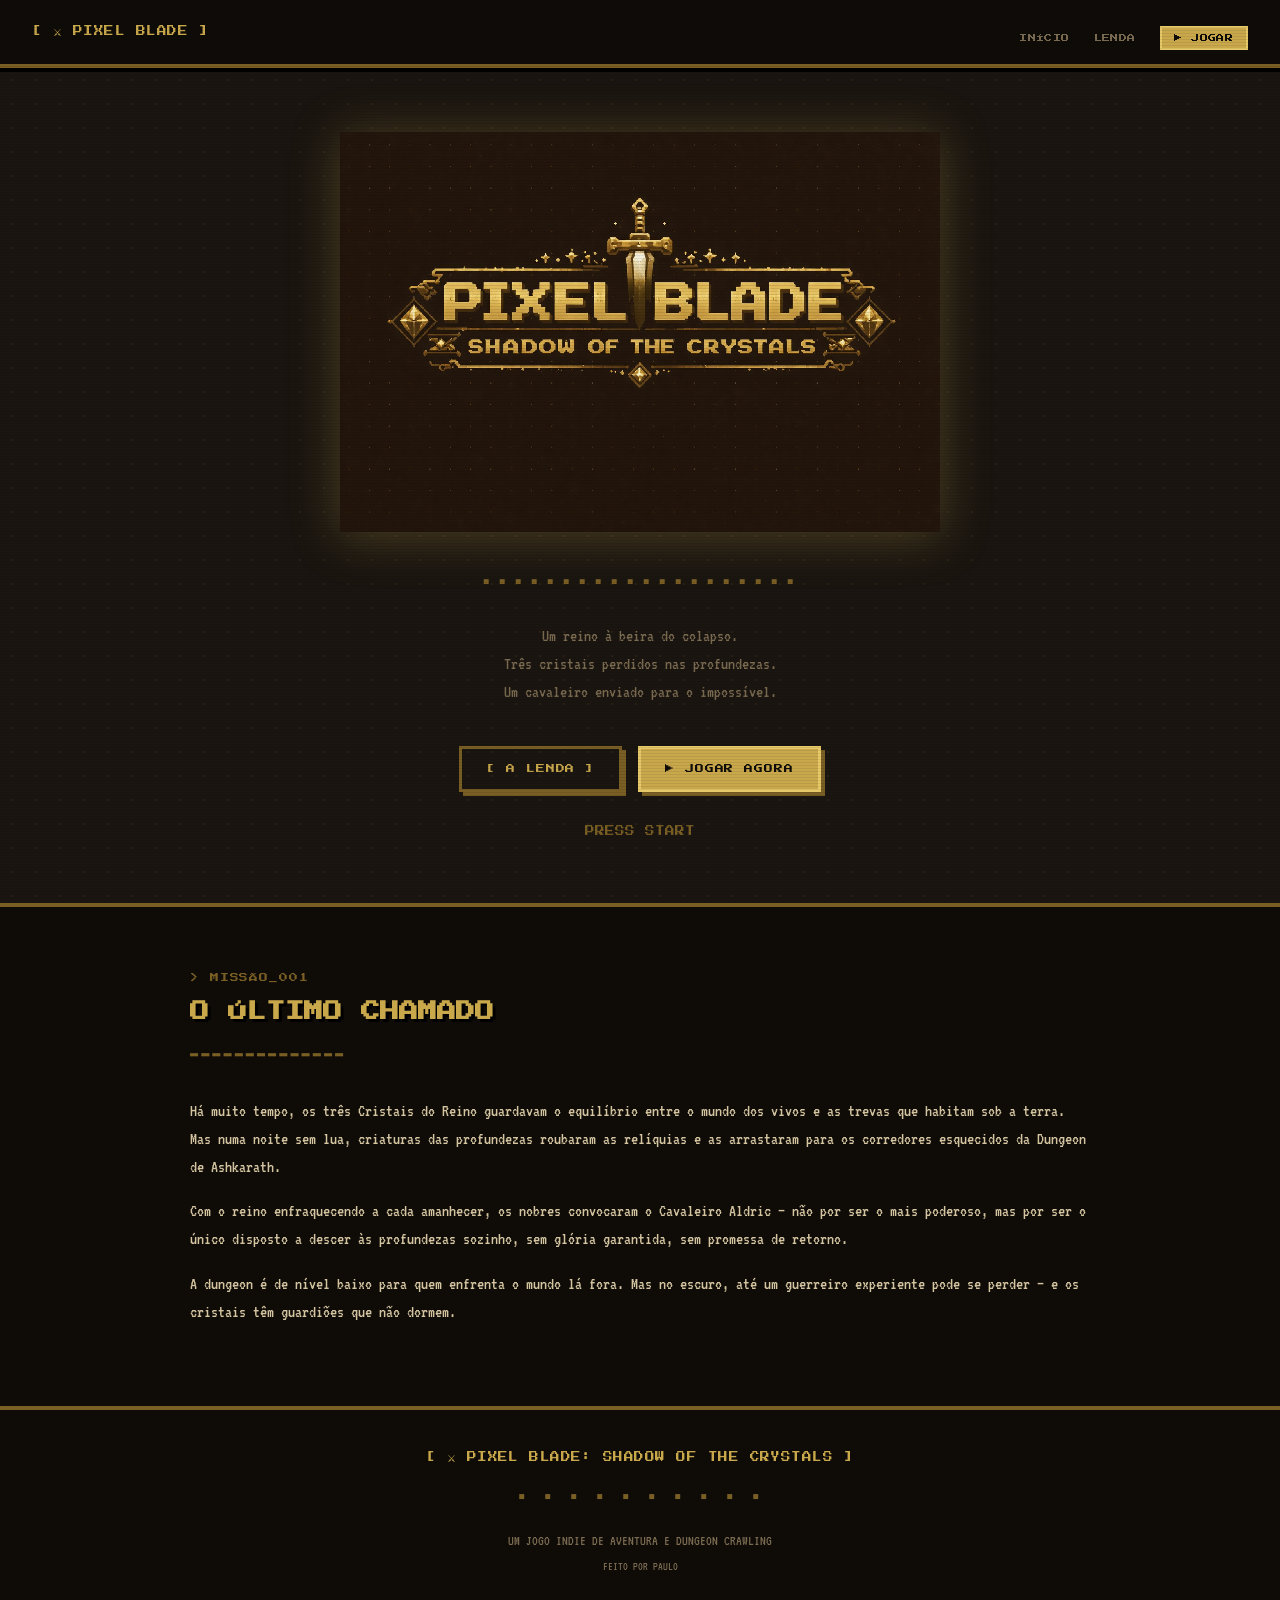
==== commit 945578bd: "11" ====
--- a/index.html
+++ b/index.html
@@ -2,266 +2,118 @@
 <html lang="pt-BR">
 <head>
   <meta charset="UTF-8" />
+
   <meta name="viewport" content="width=device-width, initial-scale=1.0" />
+
   <title>Pixel Blade: Shadow of the Crystals</title>
+
+
   <link href="https://fonts.googleapis.com/css2?family=Press+Start+2P&family=VT323&display=swap" rel="stylesheet" />
+
   <link rel="stylesheet" href="style.css" />
-  <style>
-    /* ── EDITOR VISUAL ── */
-    #editor-toggle {
-      position: fixed;
-      bottom: 1.5rem;
-      right: 1.5rem;
-      z-index: 9999;
-      background: var(--dourado);
-      color: var(--fundo);
-      font-family: 'Press Start 2P', monospace;
-      font-size: 0.45rem;
-      border: 3px solid var(--dourado-claro);
-      padding: 0.6rem 1rem;
-      cursor: pointer;
-      box-shadow: 4px 4px 0 #000;
-    }
-    #editor-toggle:hover { background: var(--dourado-claro); }
-
-    #editor-panel {
-      display: none;
-      position: fixed;
-      top: 0; right: 0;
-      width: 320px; height: 100vh;
-      background: #0d0a06;
-      border-left: 4px solid var(--dourado-escuro);
-      z-index: 9998;
-      overflow-y: auto;
-      padding: 1.5rem 1.2rem;
-      box-shadow: -6px 0 20px rgba(0,0,0,0.8);
-    }
-    #editor-panel.aberto { display: block; }
-
-    .ed-titulo {
-      font-family: 'Press Start 2P', monospace;
-      font-size: 0.55rem;
-      color: var(--dourado);
-      margin-bottom: 1.2rem;
-      border-bottom: 2px solid var(--dourado-escuro);
-      padding-bottom: 0.8rem;
-    }
-    .ed-grupo { margin-bottom: 1.5rem; }
-    .ed-label {
-      font-family: 'Press Start 2P', monospace;
-      font-size: 0.4rem;
-      color: var(--dourado-escuro);
-      display: block;
-      margin-bottom: 0.4rem;
-    }
-    .ed-input, .ed-textarea {
-      width: 100%;
-      background: var(--fundo-claro);
-      border: 2px solid var(--dourado-escuro);
-      color: var(--texto);
-      font-family: 'VT323', monospace;
-      font-size: 1rem;
-      padding: 0.4rem 0.6rem;
-      outline: none;
-    }
-    .ed-input:focus, .ed-textarea:focus { border-color: var(--dourado); }
-    .ed-textarea { resize: vertical; min-height: 70px; }
-    .ed-cor { width: 100%; height: 32px; border: 2px solid var(--dourado-escuro); cursor: pointer; }
-    .ed-btn {
-      width: 100%;
-      background: var(--dourado);
-      color: var(--fundo);
-      font-family: 'Press Start 2P', monospace;
-      font-size: 0.45rem;
-      border: 2px solid var(--dourado-claro);
-      padding: 0.6rem;
-      cursor: pointer;
-      box-shadow: 3px 3px 0 #000;
-      margin-top: 0.5rem;
-    }
-    .ed-btn:hover { background: var(--dourado-claro); }
-    .ed-separador {
-      border: none;
-      border-top: 2px solid var(--dourado-escuro);
-      margin: 1rem 0;
-    }
-    .ed-aviso {
-      font-size: 0.85rem;
-      color: var(--texto-fraco);
-      margin-top: 1rem;
-      line-height: 1.4;
-    }
-    .ed-dia-badge {
-      font-family: 'Press Start 2P', monospace;
-      font-size: 0.4rem;
-      color: var(--dourado-escuro);
-      border: 2px solid var(--dourado-escuro);
-      padding: 0.3rem 0.5rem;
-      display: inline-block;
-      margin-bottom: 1rem;
-    }
-  </style>
 </head>
 <body>
 
   <div class="scanlines"></div>
 
-  <!-- MENU -->
+
   <nav>
-    <span class="logo" id="logo-texto">[ ⚔ PIXEL BLADE: SHADOW OF THE CRYSTALS ]</span>
+    <span class="logo">[ ⚔ PIXEL BLADE ]</span>
+
     <ul>
       <li><a href="#hero">INÍCIO</a></li>
+      <li><a href="#historia">LENDA</a></li>
       <li><a href="https://itch.io" target="_blank" class="nav-jogar">▶ JOGAR</a></li>
     </ul>
   </nav>
 
-  <!-- HERO -->
+
   <section id="hero">
-    <div class="pixel-knight">
-      <div class="pk-helmet"></div>
-      <div class="pk-visor"></div>
-      <div class="pk-body"></div>
-      <div class="pk-sword"></div>
-      <div class="pk-shield"></div>
-      <div class="pk-legs"></div>
-    </div>
 
-    <p class="eyebrow" id="eyebrow-texto">&gt; UMA AVENTURA SOLITÁRIA NAS PROFUNDEZAS_</p>
-    <h1 id="hero-titulo">PIXEL BLADE:<br/>SHADOW OF THE CRYSTALS</h1>
-    <p class="subtitulo" id="hero-subtitulo">— O CAVALEIRO DAS SOMBRAS —</p>
+
+    <img src="logo.png" alt="Logo Pixel Blade: Shadow of the Crystals" class="logo-img" />
+
     <div class="divisor-pixel"></div>
-    <p class="lore" id="hero-lore">
+
+    <p class="lore">
       Um reino à beira do colapso.<br/>
       Três cristais perdidos nas profundezas.<br/>
       Um cavaleiro enviado para o impossível.
     </p>
+
     <div class="hero-botoes">
-      <a href="https://itch.io" target="_blank" class="botao botao-destaque" id="btn-jogar">▶ JOGAR AGORA</a>
+      <a href="#historia" class="botao">[ A LENDA ]</a>
+      <a href="https://itch.io" target="_blank" class="botao botao-destaque">▶ JOGAR AGORA</a>
     </div>
+
     <p class="press-start">PRESS START</p>
   </section>
 
-  <!-- RODAPÉ -->
+  <section id="historia">
+    <div class="conteudo">
+
+      <span class="label">&gt; MISSÃO_001</span>
+
+      <h2>O ÚLTIMO CHAMADO</h2>
+
+      <div class="linha-pixel"></div>
+
+      <p>
+        Há muito tempo, os três Cristais do Reino guardavam o equilíbrio entre
+        o mundo dos vivos e as trevas que habitam sob a terra. Mas numa noite
+        sem lua, criaturas das profundezas roubaram as relíquias e as arrastaram
+        para os corredores esquecidos da Dungeon de Ashkarath.
+      </p>
+
+      <p>
+        Com o reino enfraquecendo a cada amanhecer, os nobres convocaram o
+        Cavaleiro Aldric — não por ser o mais poderoso, mas por ser o único
+        disposto a descer às profundezas sozinho, sem glória garantida,
+        sem promessa de retorno.
+      </p>
+
+      <p>
+        A dungeon é de nível baixo para quem enfrenta o mundo lá fora. Mas no
+        escuro, até um guerreiro experiente pode se perder — e os cristais
+        têm guardiões que não dormem.
+      </p>
+
+    </div>
+  </section>
+
+
   <footer>
     <span class="logo">[ ⚔ PIXEL BLADE: SHADOW OF THE CRYSTALS ]</span>
     <div class="divisor-pixel-footer"></div>
     <p>UM JOGO INDIE DE AVENTURA E DUNGEON CRAWLING</p>
-    <p class="creditos">FEITO COM ♥ · TODOS OS DIREITOS RESERVADOS</p>
+    <p class="creditos">FEITO POR PAULO</p>
   </footer>
 
-  <!-- EDITOR TOGGLE -->
-  <button id="editor-toggle" onclick="toggleEditor()">✏ EDITAR PÁGINA</button>
-
-  <!-- EDITOR PANEL -->
-  <div id="editor-panel">
-    <div class="ed-dia-badge">DIA 1 / 5</div>
-    <div class="ed-titulo">✏ EDITOR — HERO</div>
-
-    <div class="ed-grupo">
-      <span class="ed-label">TÍTULO DO JOGO (h1)</span>
-      <textarea class="ed-textarea" id="ed-hero-titulo" rows="2">PIXEL BLADE:\nSHADOW OF THE CRYSTALS</textarea>
-    </div>
-
-    <div class="ed-grupo">
-      <span class="ed-label">SUBTÍTULO</span>
-      <input class="ed-input" id="ed-hero-subtitulo" value="— O CAVALEIRO DAS SOMBRAS —">
-    </div>
-
-    <div class="ed-grupo">
-      <span class="ed-label">TEXTO DE ABERTURA (eyebrow)</span>
-      <input class="ed-input" id="ed-eyebrow" value="> UMA AVENTURA SOLITÁRIA NAS PROFUNDEZAS_">
-    </div>
-
-    <div class="ed-grupo">
-      <span class="ed-label">LORE (3 LINHAS)</span>
-      <textarea class="ed-textarea" id="ed-lore">Um reino à beira do colapso.
-Três cristais perdidos nas profundezas.
-Um cavaleiro enviado para o impossível.</textarea>
-    </div>
-
-    <div class="ed-grupo">
-      <span class="ed-label">TEXTO DO BOTÃO JOGAR</span>
-      <input class="ed-input" id="ed-btn-jogar" value="▶ JOGAR AGORA">
-    </div>
-
-    <div class="ed-grupo">
-      <span class="ed-label">LINK DO BOTÃO JOGAR</span>
-      <input class="ed-input" id="ed-btn-jogar-link" value="https://itch.io">
-    </div>
-
-    <hr class="ed-separador">
-
-    <div class="ed-grupo">
-      <span class="ed-label">COR DOURADA PRINCIPAL</span>
-      <input type="color" class="ed-cor" id="ed-cor-dourado" value="#c9a84c">
-    </div>
-
-    <div class="ed-grupo">
-      <span class="ed-label">COR DE FUNDO</span>
-      <input type="color" class="ed-cor" id="ed-cor-fundo" value="#0f0c08">
-    </div>
-
-    <hr class="ed-separador">
-
-    <button class="ed-btn" onclick="aplicarEdicoes()">[ APLICAR ALTERAÇÕES ]</button>
-    <button class="ed-btn" onclick="salvarHTML()" style="margin-top:0.4rem; background: var(--fundo-claro); color: var(--dourado); border-color: var(--dourado-escuro);">[ BAIXAR HTML EDITADO ]</button>
-
-    <p class="ed-aviso">▸ Altere os campos e clique em APLICAR para ver as mudanças.<br>▸ Clique em BAIXAR para salvar o arquivo com suas edições.</p>
-  </div>
 
   <script>
-    /* ── EDITOR ── */
-    function toggleEditor() {
-      document.getElementById('editor-panel').classList.toggle('aberto');
-    }
+    const textoStart = document.querySelector('.press-start');
 
-    function aplicarEdicoes() {
-      // Título
-      const titulo = document.getElementById('ed-hero-titulo').value.replace(/\\n/g, '<br/>');
-      document.getElementById('hero-titulo').innerHTML = titulo;
-
-      // Subtítulo
-      document.getElementById('hero-subtitulo').textContent = document.getElementById('ed-hero-subtitulo').value;
-
-      // Eyebrow
-      document.getElementById('eyebrow-texto').textContent = document.getElementById('ed-eyebrow').value;
-
-      // Lore
-      const loreLinhas = document.getElementById('ed-lore').value.split('\n');
-      document.getElementById('hero-lore').innerHTML = loreLinhas.join('<br/>');
-
-      // Botão
-      const btnEl = document.getElementById('btn-jogar');
-      btnEl.textContent = document.getElementById('ed-btn-jogar').value;
-      btnEl.href = document.getElementById('ed-btn-jogar-link').value;
-
-      // Cores
-      document.documentElement.style.setProperty('--dourado', document.getElementById('ed-cor-dourado').value);
-      document.documentElement.style.setProperty('--fundo', document.getElementById('ed-cor-fundo').value);
-    }
-
-    function salvarHTML() {
-      aplicarEdicoes();
-      const html = document.documentElement.outerHTML;
-      const blob = new Blob([html], { type: 'text/html' });
-      const a = document.createElement('a');
-      a.href = URL.createObjectURL(blob);
-      a.download = 'dia1-index.html';
-      a.click();
-    }
-
-    /* ── PRESS START BLINK ── */
-    const pressStart = document.querySelector('.press-start');
-    setInterval(() => {
-      pressStart.style.opacity = pressStart.style.opacity === '0' ? '1' : '0';
+    setInterval(function() {
+      if (textoStart.style.opacity === '0') {
+        textoStart.style.opacity = '1';
+      } else {
+        textoStart.style.opacity = '0';
+      }
     }, 600);
 
-    /* ── SCROLL REVEAL ── */
-    const elementos = document.querySelectorAll('.conteudo p');
-    const obs = new IntersectionObserver((ent) => {
-      ent.forEach(e => { if (e.isIntersecting) e.target.classList.add('visivel'); });
+    const observador = new IntersectionObserver(function(entradas) {
+      entradas.forEach(function(entrada) {
+        if (entrada.isIntersecting) {
+          entrada.target.classList.add('visivel');
+        }
+      });
     });
-    elementos.forEach(el => { el.classList.add('escondido'); obs.observe(el); });
+
+  
+    document.querySelectorAll('.conteudo p').forEach(function(paragrafo) {
+      paragrafo.classList.add('escondido'); 
+      observador.observe(paragrafo);        
+    });
   </script>
 
 </body>
--- a/style.css
+++ b/style.css
@@ -1,59 +1,58 @@
-/* ══════════════════════════════
-   VARIÁVEIS DE CORES
-══════════════════════════════ */
+
 :root {
-  --dourado:       #c9a84c;
-  --dourado-claro: #e8c96a;
-  --dourado-escuro:#7a5f24;
-  --fundo:         #0f0c08;
-  --fundo-medio:   #1a1510;
-  --fundo-claro:   #2a2118;
-  --fundo-card:    #1e1912;
-  --texto:         #d4c5a0;
-  --texto-fraco:   #7a6a50;
-  --azul:          #4a90d9;
-  --verde:         #2ecc71;
-  --vermelho:      #e74c3c;
-  --hp-verde:      #3ddc5a;
-  --mp-azul:       #4a90d9;
-}
-
-/* ══════════════════════════════
-   RESET + FONTE PIXEL
-══════════════════════════════ */
+  --dourado:        #c9a84c;  
+  --dourado-claro:  #e8c96a;   
+  --dourado-escuro: #7a5f24;   
+  --fundo:          #0f0c08;  
+  --fundo-medio:    #1a1510;  
+  --fundo-claro:    #2a2118; 
+  --texto:          #d4c5a0;   
+  --texto-fraco:    #7a6a50;   
+  
+}
+
+
+/* ══════════════════════════════════════════════════
+   RESET BÁSICO
+   Remove margens e paddings padrão do navegador
+   box-sizing: border-box faz padding não aumentar o tamanho
+══════════════════════════════════════════════════ */
 * {
   box-sizing: border-box;
   margin: 0;
   padding: 0;
-  /* Desativa suavização de fonte para visual mais nítido/quadrado */
-  image-rendering: pixelated;
-}
-
+  image-rendering: pixelated; 
+}
+
+
+/* ══════════════════════════════════════════════════
+   BODY - estilo geral da página
+══════════════════════════════════════════════════ */
 body {
   background-color: var(--fundo);
   color: var(--texto);
-  /* VT323 = fonte pixel art mais legível para textos longos */
-  font-family: 'VT323', monospace;
+  font-family: 'VT323', monospace; 
   font-size: 20px;
   line-height: 1.6;
-  overflow-x: hidden;
-}
-
-/* Títulos usam Press Start 2P = fonte clássica de arcade */
-h1, h2, h3, nav, .logo, .label, .eyebrow, .botao, .tipo, .nav-jogar {
+  overflow-x: hidden; 
+}
+
+h1, h2, h3, nav, .logo, .label, .eyebrow, .botao, .nav-jogar {
   font-family: 'Press Start 2P', monospace;
 }
 
-/* ══════════════════════════════
-   SCANLINES (efeito de TV retrô)
-   Faixas horizontais semitransparentes
-══════════════════════════════ */
+
+/* ══════════════════════════════════════════════════
+   SCANLINES - efeito de TV antiga
+   position: fixed = fica fixo na tela mesmo ao rolar
+   pointer-events: none = não bloqueia cliques
+   repeating-linear-gradient = cria listras finas repetidas
+══════════════════════════════════════════════════ */
 .scanlines {
   position: fixed;
-  inset: 0;
+  inset: 0; 
   z-index: 999;
   pointer-events: none;
-  /* repeating-linear-gradient cria linhas finas repetidas */
   background: repeating-linear-gradient(
     to bottom,
     rgba(0, 0, 0, 0.08) 0px,
@@ -63,9 +62,13 @@
   );
 }
 
-/* ══════════════════════════════
-   NAVEGAÇÃO
-══════════════════════════════ */
+
+/* ══════════════════════════════════════════════════
+   NAVEGAÇÃO - barra do topo
+   position: sticky = gruda no topo ao rolar
+   display: flex = coloca elementos lado a lado
+   justify-content: space-between = um em cada extremo
+══════════════════════════════════════════════════ */
 nav {
   position: sticky;
   top: 0;
@@ -75,7 +78,6 @@
   justify-content: space-between;
   padding: 1rem 2rem;
   background-color: var(--fundo);
-  /* Borda inferior estilo pixel: 4px sólido */
   border-bottom: 4px solid var(--dourado-escuro);
   box-shadow: 0 4px 0 #000;
 }
@@ -86,6 +88,7 @@
   letter-spacing: 0.05em;
 }
 
+/* Remove os pontos da lista e coloca itens em linha */
 nav ul {
   list-style: none;
   display: flex;
@@ -104,13 +107,11 @@
   color: var(--dourado);
 }
 
-/* Botão jogar no menu */
+/* Botão especial de jogar no menu */
 .nav-jogar {
   background-color: var(--dourado);
-  color: var(--fundo) !important;
+  color: var(--fundo) !important; 
   padding: 0.4rem 0.8rem;
-  /* Sem border-radius: cantos quadrados = pixel art */
-  border-radius: 0;
   border: 2px solid var(--dourado-claro);
 }
 
@@ -118,21 +119,25 @@
   background-color: var(--dourado-claro) !important;
 }
 
-/* ══════════════════════════════
-   HERO
-══════════════════════════════ */
+
+/* ══════════════════════════════════════════════════
+   HERO - primeira seção da página
+   text-align: center = centraliza o conteúdo
+   position: relative = permite posicionar filhos
+   overflow: hidden = esconde o que sair dos limites
+══════════════════════════════════════════════════ */
 #hero {
   text-align: center;
-  padding: 5rem 2rem 4rem;
+  padding: 4rem 2rem 4rem;
   background-color: var(--fundo-medio);
   border-bottom: 4px solid var(--dourado-escuro);
   position: relative;
   overflow: hidden;
 }
 
-/* Grade de pontos no fundo do hero */
+/* Grade de pontos decorativa no fundo do hero */
 #hero::before {
-  content: '';
+  content: '';           
   position: absolute;
   inset: 0;
   background-image: radial-gradient(circle, var(--dourado-escuro) 1px, transparent 1px);
@@ -140,41 +145,21 @@
   opacity: 0.15;
 }
 
-.eyebrow {
-  font-size: 0.55rem;
-  letter-spacing: 0.1em;
-  color: var(--dourado-escuro);
+/* Logo da imagem */
+.logo-img {
+  width: 100%;
+  max-width: 600px;      
+  height: auto;         
   margin-bottom: 1.5rem;
-  position: relative;
-}
-
-#hero h1 {
-  font-size: clamp(1.2rem, 4vw, 2.2rem);
-  color: var(--dourado);
-  /* text-shadow empilhado = efeito de sombra pixel */
-  text-shadow:
-    4px 4px 0 #000,
-    -1px -1px 0 #7a5f24;
-  margin-bottom: 0.6rem;
-  line-height: 1.4;
-  position: relative;
-}
-
-.subtitulo {
-  font-size: 0.65rem;
-  color: var(--texto-fraco);
-  letter-spacing: 0.1em;
-  margin-bottom: 1.5rem;
-  position: relative;
-}
-
-/* Divisor feito de caracteres = estilo terminal/pixel */
+  position: relative;   
+  filter: drop-shadow(0 4px 24px rgba(201, 168, 76, 0.3)); 
+}
+
+/* Divisor feito de símbolos repetidos via CSS */
 .divisor-pixel {
-  font-family: monospace;
   color: var(--dourado-escuro);
   margin: 0 auto 1.5rem;
   letter-spacing: 4px;
-  font-size: 0.9rem;
   position: relative;
 }
 
@@ -182,6 +167,7 @@
   content: '▪▪▪▪▪▪▪▪▪▪▪▪▪▪▪▪▪▪▪▪';
 }
 
+/* Texto de lore (história curta) */
 .lore {
   max-width: 500px;
   margin: 0 auto 2.5rem;
@@ -190,120 +176,49 @@
   position: relative;
 }
 
+/* Container dos botões lado a lado */
 .hero-botoes {
   display: flex;
   gap: 1rem;
   justify-content: center;
-  flex-wrap: wrap;
-  position: relative;
-}
-
-/* Texto piscante "PRESS START" */
+  flex-wrap: wrap;       
+  position: relative;
+}
+
+/* Texto "PRESS START" que pisca via JavaScript */
 .press-start {
   font-family: 'Press Start 2P', monospace;
   font-size: 0.6rem;
   color: var(--dourado-escuro);
   margin-top: 2rem;
-  transition: opacity 0.1s;
-  position: relative;
-}
-
-/* ══════════════════════════════
-   BONECO PIXEL ART (CSS puro)
-   Feito com divs simples
-══════════════════════════════ */
-.pixel-knight {
-  position: relative;
-  width: 80px;
-  margin: 0 auto 2rem;
-  height: 100px;
-}
-
-.pk-helmet {
-  width: 40px;
-  height: 16px;
-  background: var(--fundo-claro);
-  border: 3px solid var(--dourado-escuro);
-  margin: 0 auto;
-}
-
-.pk-visor {
-  width: 30px;
-  height: 10px;
-  background: var(--dourado);
-  margin: 0 auto;
-  opacity: 0.7;
-}
-
-.pk-body {
-  width: 48px;
-  height: 36px;
-  background: var(--fundo-claro);
-  border: 3px solid var(--dourado-escuro);
-  margin: 2px auto 0;
-}
-
-.pk-sword {
-  position: absolute;
-  right: 0;
-  top: 20px;
-  width: 6px;
-  height: 50px;
-  background: var(--texto-fraco);
-  border: 1px solid #888;
-}
-
-.pk-shield {
-  position: absolute;
-  left: 2px;
-  top: 30px;
-  width: 18px;
-  height: 22px;
-  background: var(--dourado-escuro);
-  border: 2px solid var(--dourado);
-}
-
-.pk-legs {
-  display: flex;
-  gap: 6px;
-  justify-content: center;
-  margin-top: 2px;
-}
-
-.pk-legs::before,
-.pk-legs::after {
-  content: '';
-  width: 16px;
-  height: 24px;
-  background: var(--fundo-claro);
-  border: 2px solid var(--dourado-escuro);
-  display: block;
-}
-
-/* ══════════════════════════════
+  transition: opacity 0.1s; 
+  position: relative;
+}
+
+
+/* ══════════════════════════════════════════════════
    BOTÕES
-══════════════════════════════ */
+══════════════════════════════════════════════════ */
 .botao {
   display: inline-block;
   font-size: 0.55rem;
   letter-spacing: 0.1em;
   background-color: transparent;
   color: var(--dourado);
-  /* Borda estilo pixel: 3px sólida */
   border: 3px solid var(--dourado-escuro);
   padding: 0.8rem 1.5rem;
   text-decoration: none;
-  border-radius: 0;
-  /* Sombra para baixo/direita = efeito 3D pixel */
-  box-shadow: 4px 4px 0 var(--dourado-escuro);
+  box-shadow: 4px 4px 0 var(--dourado-escuro); 
   transition: all 0.1s;
 }
 
+/* Ao passar o mouse, o botão "afunda" */
 .botao:hover {
   box-shadow: 2px 2px 0 var(--dourado-escuro);
   transform: translate(2px, 2px);
 }
 
+/* Variante preenchida do botão */
 .botao-destaque {
   background-color: var(--dourado);
   color: var(--fundo);
@@ -317,29 +232,21 @@
   box-shadow: 2px 2px 0 #7a5f24;
 }
 
-.botao-grande {
-  font-size: 0.65rem;
-  padding: 1rem 2rem;
-}
-
-/* ══════════════════════════════
+
+/* ══════════════════════════════════════════════════
    SEÇÕES GERAIS
-══════════════════════════════ */
+══════════════════════════════════════════════════ */
 section {
   padding: 4rem 2rem;
 }
 
-.fundo-medio {
-  background-color: var(--fundo-medio);
-  border-top: 4px solid var(--dourado-escuro);
-  border-bottom: 4px solid var(--dourado-escuro);
-}
 
 .conteudo {
   max-width: 900px;
-  margin: 0 auto;
-}
-
+  margin: 0 auto; 
+}
+
+/* Label pequena acima dos títulos */
 .label {
   display: block;
   font-size: 0.55rem;
@@ -349,14 +256,14 @@
 }
 
 h2 {
-  font-size: clamp(0.8rem, 2.5vw, 1.2rem);
+  font-size: clamp(0.8rem, 2.5vw, 1.2rem); 
   color: var(--dourado);
   text-shadow: 3px 3px 0 #000;
   margin-bottom: 1rem;
   line-height: 1.5;
 }
 
-/* Linha divisória com caracteres */
+/* Linha decorativa com caracteres */
 .linha-pixel {
   margin-bottom: 2rem;
   color: var(--dourado-escuro);
@@ -375,390 +282,10 @@
   font-size: 1.1rem;
 }
 
-/* ══════════════════════════════
-   CARDS DOS CRISTAIS
-══════════════════════════════ */
-.cards {
-  display: grid;
-  grid-template-columns: repeat(3, 1fr);
-  gap: 1.5rem;
-  margin-top: 1rem;
-}
-
-.card {
-  background-color: var(--fundo-card);
-  border: 3px solid var(--dourado-escuro);
-  padding: 1.5rem 1.2rem;
-  border-radius: 0;
-  box-shadow: 6px 6px 0 #000;
-  transition: transform 0.1s, box-shadow 0.1s;
-}
-
-.card:hover {
-  transform: translate(-3px, -3px);
-  box-shadow: 9px 9px 0 #000;
-}
-
-.card h3 {
-  font-size: 0.6rem;
-  margin-bottom: 0.5rem;
-  line-height: 1.6;
-}
-
-.tipo {
-  font-size: 0.5rem;
-  color: var(--texto-fraco);
-  margin-bottom: 0.8rem;
-  letter-spacing: 0.05em;
-}
-
-.card p {
-  font-size: 1rem;
-  color: var(--texto-fraco);
-}
-
-.localizacao {
-  margin-top: 1rem;
-  padding-top: 0.8rem;
-  border-top: 2px solid rgba(201, 168, 76, 0.15);
-  font-size: 0.9rem !important;
-  font-family: 'Press Start 2P', monospace;
-  font-size: 0.45rem !important;
-  letter-spacing: 0.05em;
-}
-
-.card.azul    { border-color: var(--azul); box-shadow: 6px 6px 0 #0a2040; }
-.card.verde   { border-color: var(--verde); box-shadow: 6px 6px 0 #0a3018; }
-.card.vermelho{ border-color: var(--vermelho); box-shadow: 6px 6px 0 #400a0a; }
-
-.card.azul h3    { color: var(--azul); }
-.card.verde h3   { color: var(--verde); }
-.card.vermelho h3{ color: var(--vermelho); }
-
-/* ══════════════════════════════
-   GEM PIXEL ART (grade 3x3 de divs)
-══════════════════════════════ */
-.pixel-gem {
-  display: grid;
-  grid-template-columns: repeat(3, 12px);
-  grid-template-rows: repeat(3, 12px);
-  gap: 2px;
-  margin-bottom: 1rem;
-  width: fit-content;
-}
-
-/* Cada div dentro da gem recebe uma cor */
-.azul-gem div    { background: var(--azul); }
-.verde-gem div   { background: var(--verde); }
-.vermelho-gem div{ background: var(--vermelho); }
-
-/* Cantos transparentes = formato de losango */
-.pixel-gem div:nth-child(1),
-.pixel-gem div:nth-child(3),
-.pixel-gem div:nth-child(7),
-.pixel-gem div:nth-child(9) {
-  background: transparent !important;
-}
-
-/* Centro mais claro = brilho da gema */
-.pixel-gem div:nth-child(5) {
-  opacity: 0.4;
-}
-
-/* ══════════════════════════════
-   BARRAS DE STATUS RPG
-══════════════════════════════ */
-.rpg-status {
-  display: flex;
-  align-items: center;
-  gap: 0.8rem;
-  margin-bottom: 0.6rem;
-}
-
-.rpg-label {
-  font-family: 'Press Start 2P', monospace;
-  font-size: 0.55rem;
-  color: var(--dourado);
-  width: 24px;
-}
-
-.barra-wrap {
-  flex: 1;
-  height: 14px;
-  background: var(--fundo-claro);
-  border: 2px solid var(--dourado-escuro);
-}
-
-.barra {
-  height: 100%;
-}
-
-.barra-hp  { width: 98%; background: var(--hp-verde); }
-.barra-mp  { width: 75%; background: var(--mp-azul); }
-
-.rpg-val {
-  font-family: 'Press Start 2P', monospace;
-  font-size: 0.45rem;
-  color: var(--texto-fraco);
-  min-width: 55px;
-  text-align: right;
-}
-
-/* ══════════════════════════════
-   HABILIDADES
-══════════════════════════════ */
-.subtitulo-secao {
-  font-size: 0.6rem;
-  color: var(--dourado);
-  margin: 2rem 0 1rem;
-  letter-spacing: 0.05em;
-}
-
-.habilidades {
-  list-style: none;
-}
-
-.habilidades li {
-  display: flex;
-  align-items: center;
-  gap: 1rem;
-  padding: 1rem;
-  margin-bottom: 0.8rem;
-  background-color: var(--fundo-claro);
-  border: 2px solid var(--dourado-escuro);
-  border-left: 4px solid var(--dourado);
-  box-shadow: 4px 4px 0 #000;
-}
-
-.icone-hab {
-  font-size: 1.4rem;
-  flex-shrink: 0;
-}
-
-.habilidades strong {
-  font-family: 'Press Start 2P', monospace;
-  font-size: 0.55rem;
-  color: var(--dourado);
-  display: block;
-  margin-bottom: 0.4rem;
-  line-height: 1.6;
-}
-
-.habilidades p {
-  font-size: 1rem;
-  color: var(--texto-fraco);
-  margin: 0;
-}
-
-/* Badge ATK / DEF / MGC */
-.rpg-badge {
-  font-family: 'Press Start 2P', monospace;
-  font-size: 0.45rem;
-  padding: 0.3rem 0.5rem;
-  background: var(--dourado-escuro);
-  color: var(--dourado-claro);
-  border: 2px solid var(--dourado);
-  margin-left: auto;
-  flex-shrink: 0;
-}
-
-.rpg-badge.def { background: #0a2a40; border-color: var(--azul); color: var(--azul); }
-.rpg-badge.mag { background: #1a0a30; border-color: #9b59b6; color: #9b59b6; }
-
-/* ══════════════════════════════
-   PERSONA
-══════════════════════════════ */
-.persona-grid {
-  display: grid;
-  grid-template-columns: 220px 1fr;
-  gap: 2.5rem;
-  margin-bottom: 2.5rem;
-}
-
-.persona-perfil {
-  text-align: center;
-}
-
-/* Avatar pixel art com CSS puro */
-.pixel-avatar {
-  width: 80px;
-  height: 80px;
-  margin: 0 auto 1rem;
-  position: relative;
-  background: var(--fundo-claro);
-  border: 3px solid var(--dourado);
-  box-shadow: 4px 4px 0 #000;
-  overflow: hidden;
-}
-
-.av-cabelo {
-  width: 100%;
-  height: 20px;
-  background: #4a2800;
-}
-
-.av-rosto {
-  width: 60%;
-  height: 26px;
-  background: #c8a07a;
-  margin: 0 auto;
-  border: 2px solid #8a6040;
-}
-
-.av-olhos {
-  display: flex;
-  justify-content: center;
-  gap: 8px;
-  margin-top: -22px;
-  padding-top: 6px;
-}
-
-.av-olho {
-  width: 6px;
-  height: 6px;
-  background: #1a0e00;
-}
-
-.av-corpo {
-  width: 70%;
-  height: 22px;
-  background: #2a3a5a;
-  margin: 2px auto 0;
-  border: 2px solid #1a2a4a;
-}
-
-.av-fone {
-  width: 90%;
-  height: 8px;
-  background: #1a1a1a;
-  margin: 0 auto;
-  border-radius: 0;
-}
-
-.persona-nome {
-  font-size: 0.6rem;
-  color: var(--dourado);
-  margin-bottom: 0.5rem;
-  line-height: 1.6;
-}
-
-.persona-cargo {
-  font-family: 'Press Start 2P', monospace;
-  font-size: 0.45rem;
-  color: var(--texto-fraco);
-  margin-bottom: 0.5rem;
-}
-
-.persona-plataforma {
-  font-family: 'Press Start 2P', monospace;
-  font-size: 0.45rem;
-  color: var(--dourado-escuro);
-  margin-bottom: 1rem;
-  border: 2px solid var(--dourado-escuro);
-  padding: 0.3rem;
-}
-
-.persona-bio {
-  font-size: 1rem;
-  color: var(--texto-fraco);
-  text-align: left;
-}
-
-.persona-detalhes {
-  display: flex;
-  flex-direction: column;
-  gap: 1rem;
-}
-
-.persona-bloco {
-  background-color: var(--fundo-card);
-  border: 2px solid var(--dourado-escuro);
-  border-left: 4px solid var(--dourado);
-  padding: 1rem 1.2rem;
-  box-shadow: 4px 4px 0 #000;
-}
-
-.persona-bloco h4 {
-  font-family: 'Press Start 2P', monospace;
-  font-size: 0.55rem;
-  color: var(--dourado);
-  margin-bottom: 0.7rem;
-  letter-spacing: 0.05em;
-}
-
-.persona-lista {
-  list-style: none;
-  display: flex;
-  flex-direction: column;
-  gap: 0.3rem;
-}
-
-.persona-lista li {
-  font-size: 1rem;
-  color: var(--texto-fraco);
-  padding-left: 1.2rem;
-  position: relative;
-}
-
-.persona-lista li::before {
-  content: '▸';
-  position: absolute;
-  left: 0;
-  color: var(--dourado-escuro);
-}
-
-.vermelho-bloco {
-  border-left: 4px solid var(--vermelho);
-}
-
-.vermelho-bloco h4 {
-  color: var(--vermelho);
-}
-
-/* Grid de hábitos */
-.habitos-grid {
-  display: grid;
-  grid-template-columns: repeat(3, 1fr);
-  gap: 1rem;
-  margin-top: 1rem;
-}
-
-.habito {
-  background-color: var(--fundo-card);
-  border: 2px solid var(--dourado-escuro);
-  padding: 0.8rem 1rem;
-  font-size: 0.95rem;
-  color: var(--texto-fraco);
-  box-shadow: 3px 3px 0 #000;
-}
-
-/* ══════════════════════════════
-   SEÇÃO JOGAR
-══════════════════════════════ */
-#jogar {
-  background-color: var(--fundo-medio);
-  border-top: 4px solid var(--dourado-escuro);
-}
-
-.jogar-cta {
-  text-align: center;
-}
-
-.jogar-cta .linha-pixel {
-  margin: 0 auto 1.5rem;
-}
-
-.disponivel {
-  font-family: 'Press Start 2P', monospace;
-  margin-top: 1rem;
-  font-size: 0.5rem;
-  color: var(--dourado-escuro) !important;
-  letter-spacing: 0.1em;
-}
-
-/* ══════════════════════════════
+
+/* ══════════════════════════════════════════════════
    RODAPÉ
-══════════════════════════════ */
+══════════════════════════════════════════════════ */
 footer {
   text-align: center;
   padding: 2.5rem 2rem;
@@ -774,7 +301,6 @@
 }
 
 .divisor-pixel-footer {
-  font-family: monospace;
   color: var(--dourado-escuro);
   margin: 1rem auto;
   letter-spacing: 3px;
@@ -794,27 +320,31 @@
   margin-top: 0.3rem;
 }
 
-/* ══════════════════════════════
-   ANIMAÇÃO AO ROLAR
-══════════════════════════════ */
+
+/* ══════════════════════════════════════════════════
+   ANIMAÇÃO DE ENTRADA (JavaScript + CSS juntos)
+   .escondido = estado inicial (invisível, abaixo)
+   .visivel   = estado final (visível, posição normal)
+   transition = suaviza a mudança entre os dois estados
+══════════════════════════════════════════════════ */
 .escondido {
   opacity: 0;
-  transform: translateY(16px);
+  transform: translateY(16px); 
   transition: opacity 0.5s ease, transform 0.5s ease;
 }
 
 .visivel {
   opacity: 1;
-  transform: translateY(0);
-}
-
-/* ══════════════════════════════
-   MOBILE
-══════════════════════════════ */
+  transform: translateY(0); 
+}
+
+
+/* ══════════════════════════════════════════════════
+   RESPONSIVIDADE - celular
+   @media = regras que só valem em telas menores que 768px
+══════════════════════════════════════════════════ */
 @media (max-width: 768px) {
   nav { padding: 1rem; }
-  nav ul { display: none; }
-  .cards { grid-template-columns: 1fr; }
-  .persona-grid { grid-template-columns: 1fr; }
-  .habitos-grid { grid-template-columns: 1fr 1fr; }
-}
+  nav ul { display: none; } 
+  .logo-img { max-width: 90%; }
+}
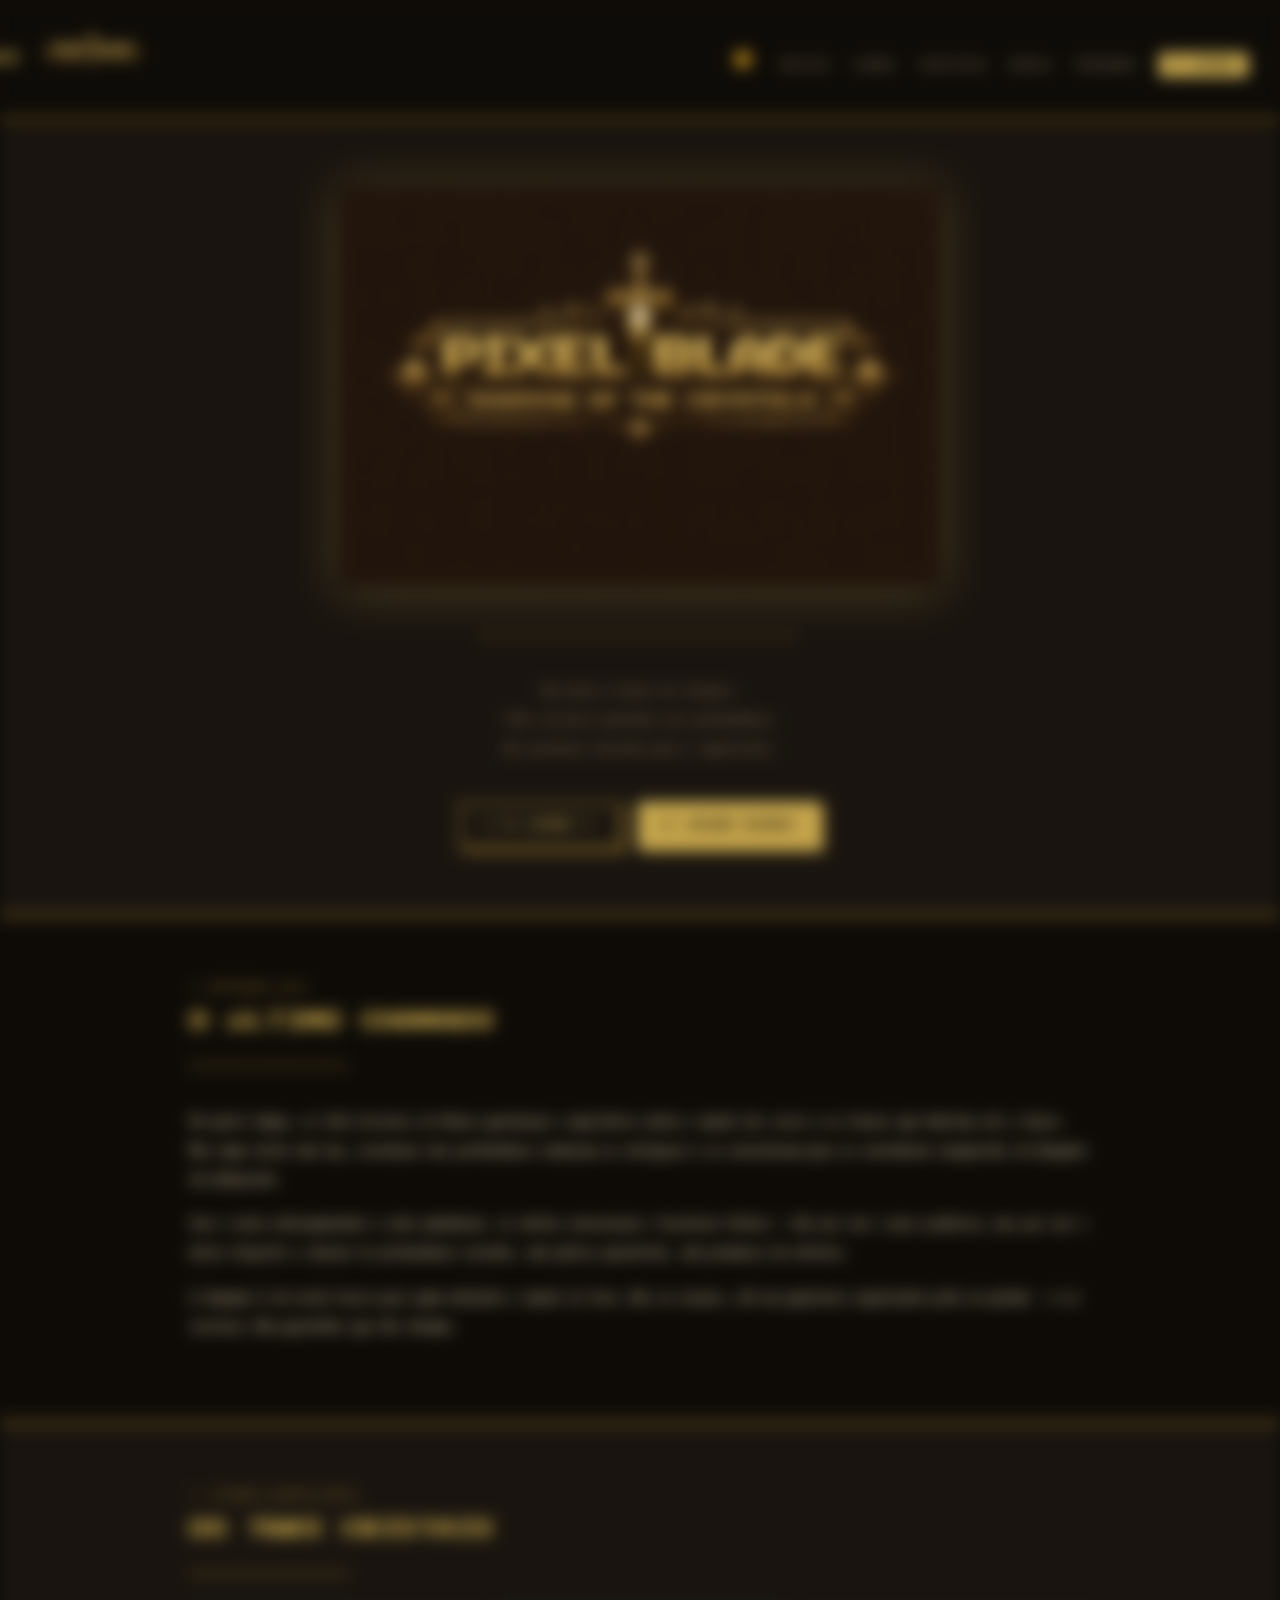
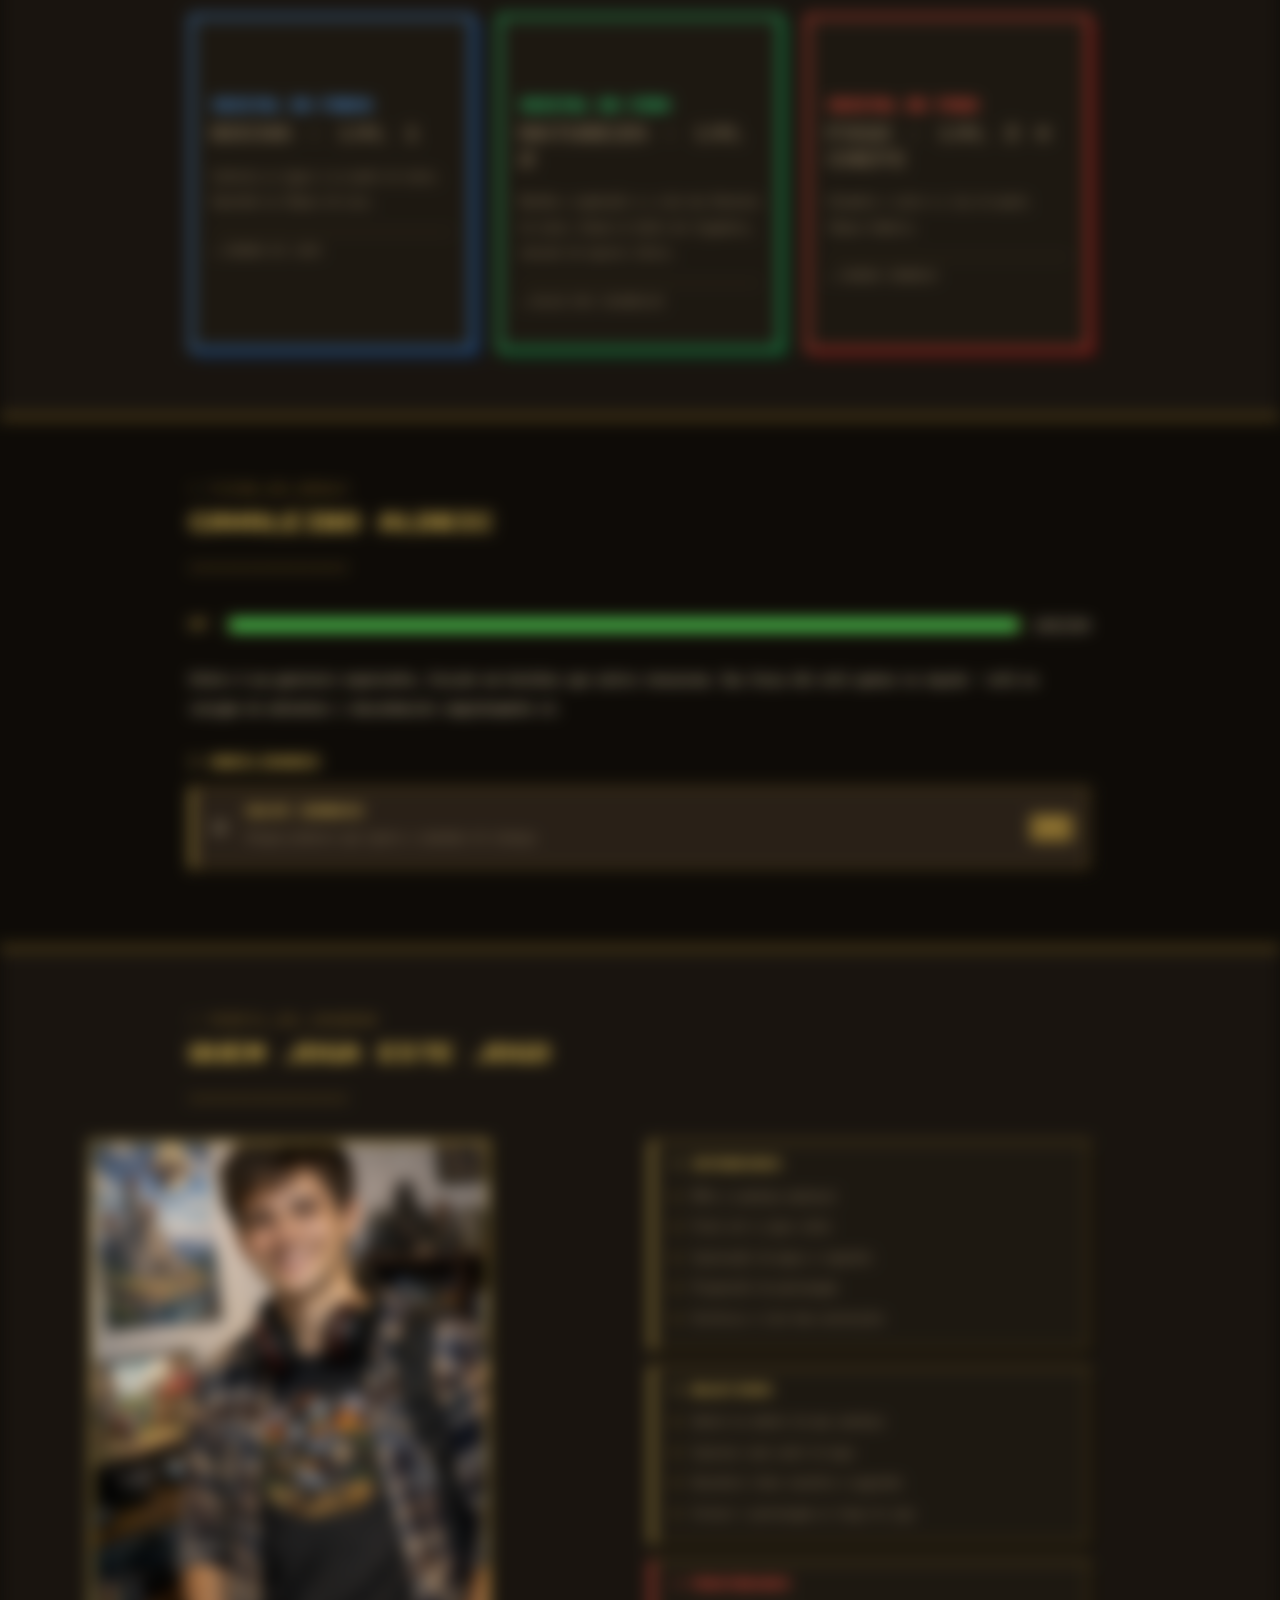
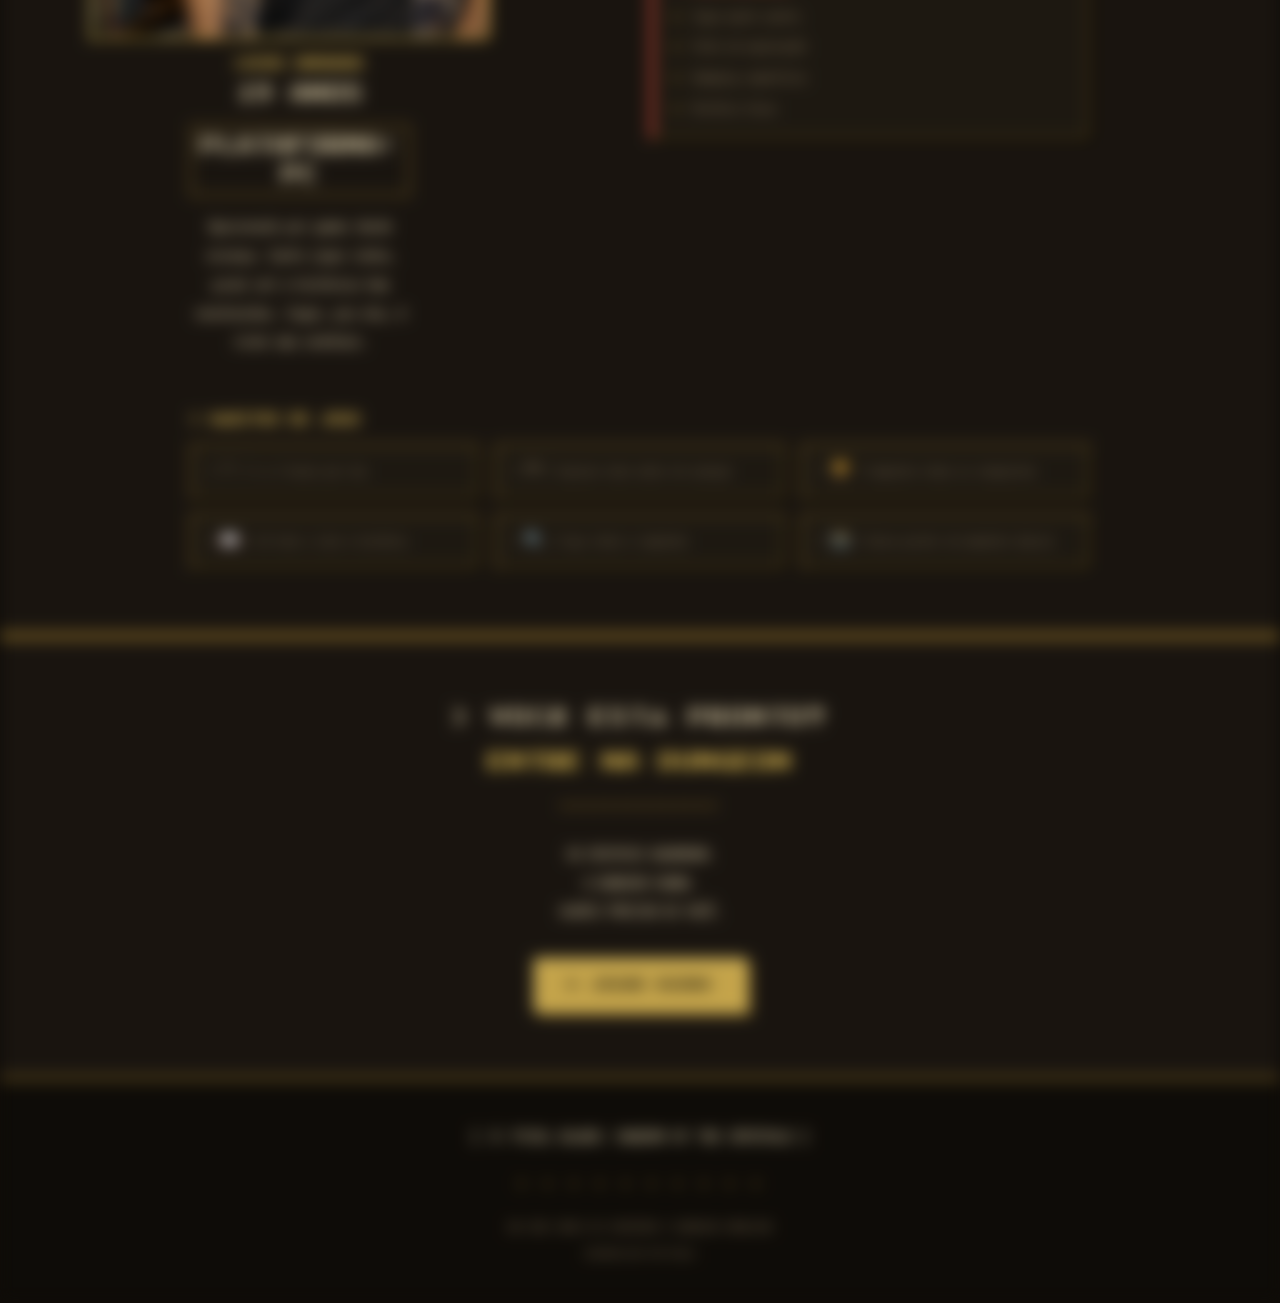
==== commit 5be82e1f: "12" ====
--- a/index.html
+++ b/index.html
@@ -2,119 +2,278 @@
 <html lang="pt-BR">
 <head>
   <meta charset="UTF-8" />
-
   <meta name="viewport" content="width=device-width, initial-scale=1.0" />
-
   <title>Pixel Blade: Shadow of the Crystals</title>
-
-
   <link href="https://fonts.googleapis.com/css2?family=Press+Start+2P&family=VT323&display=swap" rel="stylesheet" />
-
   <link rel="stylesheet" href="style.css" />
+  <link rel="icon" type="image/png" href="logo.png">
 </head>
 <body>
 
+  <!-- Efeito de TV antiga -->
   <div class="scanlines"></div>
 
-
+  <!-- ══ NAVEGAÇÃO ══ -->
   <nav>
-    <span class="logo">[ ⚔ PIXEL BLADE ]</span>
-
+    <div class="icone">
+      <img src="Logo de Pixel Blade em dourado-Photoroom.png" alt="Logo">
+    </div>
+    <span class="logo">PIXEL BLADE </span>
     <ul>
+          <button id="tema-btn">☀️
+      </button>
       <li><a href="#hero">INÍCIO</a></li>
       <li><a href="#historia">LENDA</a></li>
+      <li><a href="#cristais">CRISTAIS</a></li>
+      <li><a href="#cavaleiro">HERÓI</a></li>
+      <li><a href="#persona">PERSONA</a></li>
       <li><a href="https://itch.io" target="_blank" class="nav-jogar">▶ JOGAR</a></li>
     </ul>
   </nav>
 
-
+  <!-- ══ HERO (primeira seção) ══ -->
   <section id="hero">
-
-
-    <img src="logo.png" alt="Logo Pixel Blade: Shadow of the Crystals" class="logo-img" />
-
+    <img src="logo.png" alt="Logo Pixel Blade" class="logo-img" />
     <div class="divisor-pixel"></div>
-
     <p class="lore">
       Um reino à beira do colapso.<br/>
       Três cristais perdidos nas profundezas.<br/>
       Um cavaleiro enviado para o impossível.
     </p>
-
     <div class="hero-botoes">
       <a href="#historia" class="botao">[ A LENDA ]</a>
       <a href="https://itch.io" target="_blank" class="botao botao-destaque">▶ JOGAR AGORA</a>
     </div>
-
-    <p class="press-start">PRESS START</p>
-  </section>
-
+  </section>
+
+  <!-- ══ HISTÓRIA ══ -->
   <section id="historia">
     <div class="conteudo">
-
       <span class="label">&gt; MISSÃO_001</span>
-
       <h2>O ÚLTIMO CHAMADO</h2>
-
-      <div class="linha-pixel"></div>
-
-      <p>
-        Há muito tempo, os três Cristais do Reino guardavam o equilíbrio entre
-        o mundo dos vivos e as trevas que habitam sob a terra. Mas numa noite
-        sem lua, criaturas das profundezas roubaram as relíquias e as arrastaram
-        para os corredores esquecidos da Dungeon de Ashkarath.
+      <div class="linha-pixel"></div>
+      <p>Há muito tempo, os três Cristais do Reino guardavam o equilíbrio entre
+         o mundo dos vivos e as trevas que habitam sob a terra. Mas numa noite
+         sem lua, criaturas das profundezas roubaram as relíquias e as arrastaram
+         para os corredores esquecidos da Dungeon de Ashkarath.</p>
+      <p>Com o reino enfraquecendo a cada amanhecer, os nobres convocaram o
+         Cavaleiro Aldric — não por ser o mais poderoso, mas por ser o único
+         disposto a descer às profundezas sozinho, sem glória garantida,
+         sem promessa de retorno.</p>
+      <p>A dungeon é de nível baixo para quem enfrenta o mundo lá fora. Mas no
+         escuro, até um guerreiro experiente pode se perder — e os cristais
+         têm guardiões que não dormem.</p>
+    </div>
+  </section>
+
+  <!-- ══ CRISTAIS (cards lado a lado) ══ -->
+  <section id="cristais" class="fundo-medio">
+    <div class="conteudo">
+      <span class="label">&gt; ITENS_ESPECIAIS</span>
+      <h2>OS TRÊS CRISTAIS</h2>
+      <div class="linha-pixel"></div>
+
+      <!-- div.cards usa display:grid no CSS para ficar em 3 colunas -->
+      <div class="cards">
+
+        <!-- Card azul -->
+        <div class="card azul">
+          <!-- Pixel gem: grade 3x3 de divs coloridas -->
+          <div class="pixel-gem azul-gem">
+          </div>
+          <h3>CRISTAL DA FORÇA</h3>
+          <p class="tipo">ROCHA · LVL 1</p>
+          <p>Controla as águas e as marés do reino. Guardado na Câmara de Lava.</p>
+          <p class="localizacao">&#9632; CÂMARA DE LAVA</p>
+        </div>
+
+        <!-- Card verde -->
+        <div class="card verde">
+          <div class="pixel-gem verde-gem">
+          </div>
+          <h3>CRISTAL DA VIDA</h3>
+          <p class="tipo">NATUREZA · LVL 2</p>
+          <p>Mantém a vegetação e a vida das florestas do reino. Dorme no Salão
+             dos Cogumelos, cercado de esporos letais.</p>
+          <p class="localizacao">&#9632; SALÃO DOS COGUMELOS</p>
+        </div>
+
+        <!-- Card vermelho -->
+        <div class="card vermelho">
+          <div class="pixel-gem vermelho-gem">
+          </div>
+          <h3>CRISTAL DE FOGO</h3>
+          <p class="tipo">FOGO · LVL 3 ★ CHEFE</p>
+          <p>Alimenta o calor e a luz do mundo. Câmara Sombria.</p>
+          <p class="localizacao">&#9632; CÂMARA SOMBRIA</p>
+        </div>
+
+      </div><!-- fim .cards -->
+    </div>
+  </section>
+
+  <!-- ══ CAVALEIRO (ficha do herói) ══ -->
+  <section id="cavaleiro">
+    <div class="conteudo">
+      <span class="label">&gt; FICHA_DO_HERÓI</span>
+      <h2>CAVALEIRO ALDRIC</h2>
+      <div class="linha-pixel"></div>
+
+      <!-- Barra de HP estilo RPG -->
+      <div class="rpg-status">
+        <span class="rpg-label">HP</span>
+        <div class="barra-wrap"><div class="barra barra-hp"></div></div>
+        <span class="rpg-val">100/100</span>
+      </div>
+
+      <p style="margin-top: 1.5rem;">Aldric é um guerreiro experiente, forjado em batalhas que outros recusaram.
+         Sua força não está apenas na espada — está na coragem de enfrentar o
+         desconhecido completamente só.</p>
+
+      <h3 class="subtitulo-secao">&gt; HABILIDADES</h3>
+
+      <!-- Lista de habilidades com ícone, texto e badge -->
+      <ul class="habilidades">
+        <li>
+          <span class="icone-hab">⚔</span>
+          <div>
+            <strong>GOLPE SOMBRIO</strong>
+            <p>Ataque poderoso que ignora a armadura do inimigo.</p>
+          </div>
+          <span class="rpg-badge">ATK</span>
+        </li>
+
+  </section>
+
+  <!-- ══ PERSONA (perfil do jogador) ══ -->
+  <section id="persona" class="fundo-medio">
+    <div class="conteudo">
+      <span class="label">&gt; PERFIL_DO_JOGADOR</span>
+      <h2>QUEM JOGA ESTE JOGO</h2>
+      <div class="linha-pixel"></div>
+
+      <!-- Grade: avatar + detalhes lado a lado -->
+      <div class="persona-grid">
+
+        <!-- Coluna esquerda: avatar e infos básicas -->
+        <div class="persona-perfil">
+          <!-- Avatar pixel art feito com divs coloridas -->
+          <div class="pixel-avatar">
+            <img src="persona.png" alt="Persona">
+          </div>
+          <h3 class="persona-nome">LUCAS ANDRADE</h3>
+          <p class="persona-cargo">19 ANOS</p>
+          <p class="persona-plataforma">PLATAFORMA: PC</p>
+          <p class="persona-bio">Apaixonado por games desde criança. Curte jogos indie,
+             pixel art e histórias bem construídas. Jogar, pra ele, é viver uma aventura.</p>
+        </div>
+
+        <!-- Coluna direita: blocos de interesses, objetivos, frustrações -->
+        <div class="persona-detalhes">
+
+          <div class="persona-bloco">
+            <h4>&gt; INTERESSES</h4>
+            <ul class="persona-lista">
+              <li>RPGs e aventura medieval</li>
+              <li>Pixel art e jogos indie</li>
+              <li>Exploração de mapas e segredos</li>
+              <li>Progressão de personagem</li>
+              <li>Histórias e lore bem construídos</li>
+            </ul>
+          </div>
+
+          <div class="persona-bloco">
+            <h4>&gt; OBJETIVOS</h4>
+            <ul class="persona-lista">
+              <li>Sentir-se dentro de uma aventura</li>
+              <li>Explorar cada canto do mapa</li>
+              <li>Descobrir itens secretos e upgrades</li>
+              <li>Evoluir o personagem ao longo do jogo</li>
+            </ul>
+          </div>
+
+          <div class="persona-bloco vermelho-bloco">
+            <h4>&gt; FRUSTRAÇÕES</h4>
+            <ul class="persona-lista">
+              <li>Jogos muito curtos</li>
+              <li>Falta de exploração</li>
+              <li>Gameplay repetitiva</li>
+              <li>História fraca</li>
+            </ul>
+          </div>
+
+        </div>
+      </div><!-- fim .persona-grid -->
+
+      <h3 class="subtitulo-secao">&gt; HÁBITOS DE JOGO</h3>
+
+      <!-- Grade de hábitos: 3 colunas de caixinhas -->
+      <div class="habitos-grid">
+        <div class="habito">[ ⏱ ] 2 a 4 horas por dia</div>
+        <div class="habito">[ 🗺 ] Explora tudo antes de avançar</div>
+        <div class="habito">[ 🏆 ] Completa todas as conquistas</div>
+        <div class="habito">[ 📖 ] Lê todo o lore e história</div>
+        <div class="habito">[ 🔍 ] Caça itens e segredos</div>
+        <div class="habito">[ 📸 ] Salva prints de momentos épicos</div>
+      </div>
+    </div>
+  </section>
+
+  <!-- ══ CTA (chamada para jogar) ══ -->
+  <section id="jogar">
+    <div class="conteudo jogar-cta">
+      <p class="eyebrow">&gt; VOCÊ ESTÁ PRONTO?</p>
+      <h2>ENTRE NA DUNGEON</h2>
+      <div class="linha-pixel"></div>
+      <p class="lore" style="margin-bottom: 2rem;">
+        OS CRISTAIS AGUARDAM.<br/>
+        A DUNGEON CHAMA.<br/>
+        ALDRIC PRECISA DE VOCÊ.
       </p>
-
-      <p>
-        Com o reino enfraquecendo a cada amanhecer, os nobres convocaram o
-        Cavaleiro Aldric — não por ser o mais poderoso, mas por ser o único
-        disposto a descer às profundezas sozinho, sem glória garantida,
-        sem promessa de retorno.
-      </p>
-
-      <p>
-        A dungeon é de nível baixo para quem enfrenta o mundo lá fora. Mas no
-        escuro, até um guerreiro experiente pode se perder — e os cristais
-        têm guardiões que não dormem.
-      </p>
-
-    </div>
-  </section>
-
-
+      <a href="https://itch.io" target="_blank" class="botao botao-destaque botao-grande">▶ JOGAR AGORA</a>
+    </div>
+  </section>
+
+  <!-- ══ RODAPÉ ══ -->
   <footer>
-    <span class="logo">[ ⚔ PIXEL BLADE: SHADOW OF THE CRYSTALS ]</span>
+    <span class="logo-footer">[ ⚔ PIXEL BLADE: SHADOW OF THE CRYSTALS ]</span>
     <div class="divisor-pixel-footer"></div>
     <p>UM JOGO INDIE DE AVENTURA E DUNGEON CRAWLING</p>
-    <p class="creditos">FEITO POR PAULO</p>
+    <p class="creditos">DESENVOLVIDO POR PAULO</p>
   </footer>
 
-
-  <script>
-    const textoStart = document.querySelector('.press-start');
-
-    setInterval(function() {
-      if (textoStart.style.opacity === '0') {
-        textoStart.style.opacity = '1';
+</body>
+<script>
+  window.onload = function () {
+
+    history.scrollRestoration = "manual";
+    const botao = document.getElementById("tema-btn");
+
+    botao.onclick = function () {
+      document.body.classList.toggle("dark");
+
+      if (document.body.classList.contains("dark")) {
+        botao.textContent = "🌙"; // modo escuro → mostra sol
       } else {
-        textoStart.style.opacity = '0';
+        botao.textContent = "☀️"; // modo claro → mostra lua
       }
-    }, 600);
-
-    const observador = new IntersectionObserver(function(entradas) {
-      entradas.forEach(function(entrada) {
-        if (entrada.isIntersecting) {
-          entrada.target.classList.add('visivel');
-        }
-      });
-    });
-
-  
-    document.querySelectorAll('.conteudo p').forEach(function(paragrafo) {
-      paragrafo.classList.add('escondido'); 
-      observador.observe(paragrafo);        
-    });
-  </script>
-
-</body>
+    };
+
+    let nome = prompt("Qual é o seu nome?");
+
+  // pede a idade
+  let idade = Number(prompt("Olá " + nome + ", qual é a sua idade?"));
+
+  // verificação
+  if (idade >= 10) {
+    alert("Acesso permitido. Bem-vindo, " + nome + "!");
+  } else {
+    alert("Acesso restrito, " + nome + "!");
+
+    // borra o site
+    document.body.style.filter = "blur(8px)";
+    document.body.style.pointerEvents = "none";
+  }
+  };
+</script>
 </html>
--- a/style.css
+++ b/style.css
@@ -1,16 +1,24 @@
-
+/* ══════════════════════════════════════════════════
+   VARIÁVEIS DE CORES
+   :root = raiz do documento (afeta o site inteiro)
+   var(--nome) = usa a variável em qualquer lugar
+══════════════════════════════════════════════════ */
 :root {
-  --dourado:        #c9a84c;  
-  --dourado-claro:  #e8c96a;   
-  --dourado-escuro: #7a5f24;   
-  --fundo:          #0f0c08;  
-  --fundo-medio:    #1a1510;  
-  --fundo-claro:    #2a2118; 
-  --texto:          #d4c5a0;   
-  --texto-fraco:    #7a6a50;   
-  
-}
-
+  --dourado:        #c9a84c;
+  --dourado-claro:  #e8c96a;
+  --dourado-escuro: #7a5f24;
+  --fundo:          #0f0c08;
+  --fundo-medio:    #1a1510;
+  --fundo-claro:    #2a2118;
+  --fundo-card:     #1e1912;
+  --texto:          #d4c5a0;
+  --texto-fraco:    #7a6a50;
+  --azul:           #4a90d9;
+  --verde:          #2ecc71;
+  --vermelho:       #e74c3c;
+  --hp-verde:       #3ddc5a;
+  --mp-azul:        #4a90d9;
+}
 
 /* ══════════════════════════════════════════════════
    RESET BÁSICO
@@ -21,9 +29,8 @@
   box-sizing: border-box;
   margin: 0;
   padding: 0;
-  image-rendering: pixelated; 
-}
-
+  image-rendering: pixelated;
+}
 
 /* ══════════════════════════════════════════════════
    BODY - estilo geral da página
@@ -31,16 +38,16 @@
 body {
   background-color: var(--fundo);
   color: var(--texto);
-  font-family: 'VT323', monospace; 
+  font-family: 'VT323', monospace; /* fonte retrô de terminal */
   font-size: 20px;
   line-height: 1.6;
-  overflow-x: hidden; 
-}
-
-h1, h2, h3, nav, .logo, .label, .eyebrow, .botao, .nav-jogar {
+  overflow-x: hidden;
+}
+
+/* Títulos usam a fonte arcade (Press Start 2P) */
+h1, h2, h3, nav, .logo, .label, .eyebrow, .botao, .tipo, .nav-jogar {
   font-family: 'Press Start 2P', monospace;
 }
-
 
 /* ══════════════════════════════════════════════════
    SCANLINES - efeito de TV antiga
@@ -50,7 +57,7 @@
 ══════════════════════════════════════════════════ */
 .scanlines {
   position: fixed;
-  inset: 0; 
+  inset: 0; /* equivale a top/right/bottom/left: 0 */
   z-index: 999;
   pointer-events: none;
   background: repeating-linear-gradient(
@@ -62,7 +69,6 @@
   );
 }
 
-
 /* ══════════════════════════════════════════════════
    NAVEGAÇÃO - barra do topo
    position: sticky = gruda no topo ao rolar
@@ -76,68 +82,64 @@
   display: flex;
   align-items: center;
   justify-content: space-between;
-  padding: 1rem 2rem;
+  padding: 16px 32px;
   background-color: var(--fundo);
   border-bottom: 4px solid var(--dourado-escuro);
   box-shadow: 0 4px 0 #000;
 }
+.icone img{
+  width: 120px;
+}
 
 .logo {
-  font-size: 0.6rem;
+  font-size: 13PX;
   color: var(--dourado);
-  letter-spacing: 0.05em;
+  letter-spacing:  0.05em;
+  margin-left: -990px;
 }
 
 /* Remove os pontos da lista e coloca itens em linha */
 nav ul {
   list-style: none;
   display: flex;
-  gap: 1.5rem;
+  gap: 24px;
   align-items: center;
 }
 
 nav a {
-  font-size: 0.5rem;
+  font-size: 8px;
   letter-spacing: 0.05em;
   color: var(--texto-fraco);
   text-decoration: none;
 }
 
-nav a:hover {
-  color: var(--dourado);
-}
+nav a:hover { color: var(--dourado); }
 
 /* Botão especial de jogar no menu */
 .nav-jogar {
   background-color: var(--dourado);
-  color: var(--fundo) !important; 
-  padding: 0.4rem 0.8rem;
+  color: var(--fundo) !important; /* !important sobrescreve outros estilos */
+  padding: 6px 13px;
   border: 2px solid var(--dourado-claro);
 }
 
-.nav-jogar:hover {
-  background-color: var(--dourado-claro) !important;
-}
-
+.nav-jogar:hover { background-color: var(--dourado-claro) !important; }
 
 /* ══════════════════════════════════════════════════
    HERO - primeira seção da página
-   text-align: center = centraliza o conteúdo
-   position: relative = permite posicionar filhos
-   overflow: hidden = esconde o que sair dos limites
 ══════════════════════════════════════════════════ */
 #hero {
   text-align: center;
-  padding: 4rem 2rem 4rem;
+  padding: 64px 32px;
   background-color: var(--fundo-medio);
   border-bottom: 4px solid var(--dourado-escuro);
   position: relative;
   overflow: hidden;
 }
 
-/* Grade de pontos decorativa no fundo do hero */
+/* Grade de pontos decorativa no fundo */
 #hero::before {
-  content: '';           
+  content: ''; 
   position: absolute;
   inset: 0;
   background-image: radial-gradient(circle, var(--dourado-escuro) 1px, transparent 1px);
@@ -148,50 +150,45 @@
 /* Logo da imagem */
 .logo-img {
   width: 100%;
-  max-width: 600px;      
-  height: auto;         
-  margin-bottom: 1.5rem;
-  position: relative;   
-  filter: drop-shadow(0 4px 24px rgba(201, 168, 76, 0.3)); 
-}
-
-/* Divisor feito de símbolos repetidos via CSS */
+  max-width: 600px;
+  height: auto; /* mantém proporção */
+  margin-bottom: 24px;
+  position: relative;
+  filter: drop-shadow(0 4px 24px rgba(201, 168, 76, 0.3));
+}
+
+/* Divisor feito de símbolos via CSS */
 .divisor-pixel {
   color: var(--dourado-escuro);
-  margin: 0 auto 1.5rem;
+  margin: 0 auto 24px;
   letter-spacing: 4px;
   position: relative;
 }
 
-.divisor-pixel::before {
-  content: '▪▪▪▪▪▪▪▪▪▪▪▪▪▪▪▪▪▪▪▪';
-}
-
-/* Texto de lore (história curta) */
+.divisor-pixel::before { content: '▪▪▪▪▪▪▪▪▪▪▪▪▪▪▪▪▪▪▪▪'; }
+
+.eyebrow {
+  font-size: 9px;
+  letter-spacing: 0.1em;
+  color: var(--dourado-escuro);
+  margin-bottom: 24px;
+  position: relative;
+}
+
 .lore {
   max-width: 500px;
-  margin: 0 auto 2.5rem;
+  margin: 0 auto 40px;
   color: var(--texto-fraco);
-  font-size: 1.1rem;
-  position: relative;
-}
-
-/* Container dos botões lado a lado */
+  font-size: 18px;
+  position: relative;
+}
+
+/* Botões lado a lado com display: flex */
 .hero-botoes {
   display: flex;
-  gap: 1rem;
+  gap: 16px;
   justify-content: center;
-  flex-wrap: wrap;       
-  position: relative;
-}
-
-/* Texto "PRESS START" que pisca via JavaScript */
-.press-start {
-  font-family: 'Press Start 2P', monospace;
-  font-size: 0.6rem;
-  color: var(--dourado-escuro);
-  margin-top: 2rem;
-  transition: opacity 0.1s; 
+  flex-wrap: wrap;
   position: relative;
 }
 
@@ -201,24 +198,24 @@
 ══════════════════════════════════════════════════ */
 .botao {
   display: inline-block;
-  font-size: 0.55rem;
+  font-size: 9px;
   letter-spacing: 0.1em;
   background-color: transparent;
   color: var(--dourado);
   border: 3px solid var(--dourado-escuro);
-  padding: 0.8rem 1.5rem;
+  padding: 13px 24px;
   text-decoration: none;
-  box-shadow: 4px 4px 0 var(--dourado-escuro); 
+  box-shadow: 4px 4px 0 var(--dourado-escuro); /* sombra = efeito 3D pixel */
   transition: all 0.1s;
 }
 
-/* Ao passar o mouse, o botão "afunda" */
+/* Ao passar o mouse, botão "afunda" */
 .botao:hover {
   box-shadow: 2px 2px 0 var(--dourado-escuro);
   transform: translate(2px, 2px);
 }
 
-/* Variante preenchida do botão */
+/* Variante preenchida */
 .botao-destaque {
   background-color: var(--dourado);
   color: var(--fundo);
@@ -232,119 +229,393 @@
   box-shadow: 2px 2px 0 #7a5f24;
 }
 
+.botao-grande {
+  font-size: 10px;
+  padding: 16px 32px;
+}
 
 /* ══════════════════════════════════════════════════
    SEÇÕES GERAIS
 ══════════════════════════════════════════════════ */
-section {
-  padding: 4rem 2rem;
-}
-
-
+section { padding: 64px 32px; }
+
+/* Seções com fundo diferente */
+.fundo-medio {
+  background-color: var(--fundo-medio);
+  border-top: 4px solid var(--dourado-escuro);
+  border-bottom: 4px solid var(--dourado-escuro);
+}
+
+/* Centraliza e limita largura do conteúdo */
 .conteudo {
   max-width: 900px;
-  margin: 0 auto; 
+  margin: 0 auto;
 }
 
 /* Label pequena acima dos títulos */
 .label {
   display: block;
-  font-size: 0.55rem;
+  font-size: 9px;
   letter-spacing: 0.1em;
   color: var(--dourado-escuro);
-  margin-bottom: 0.8rem;
+  margin-bottom: 13px;
 }
 
 h2 {
-  font-size: clamp(0.8rem, 2.5vw, 1.2rem); 
+  font-size: clamp(13px, 2.5vw, 19px); /* tamanho responsivo */
   color: var(--dourado);
   text-shadow: 3px 3px 0 #000;
-  margin-bottom: 1rem;
+  margin-bottom: 16px;
   line-height: 1.5;
 }
 
 /* Linha decorativa com caracteres */
 .linha-pixel {
-  margin-bottom: 2rem;
+  margin-bottom: 32px;
   color: var(--dourado-escuro);
   font-family: monospace;
-  font-size: 0.85rem;
+  font-size: 14px;
   letter-spacing: 3px;
 }
 
-.linha-pixel::before {
-  content: '▬▬▬▬▬▬▬▬▬▬▬▬▬▬';
-}
+.linha-pixel::before { content: '▬▬▬▬▬▬▬▬▬▬▬▬▬▬'; }
 
 .conteudo p {
   color: var(--texto);
-  margin-bottom: 1rem;
-  font-size: 1.1rem;
-}
-
+  margin-bottom: 16px;
+  font-size: 18px;
+}
+
+/* ══════════════════════════════════════════════════
+   CARDS DOS CRISTAIS
+   display: grid = divide em 3 colunas iguais (1fr cada)
+══════════════════════════════════════════════════ */
+.cards {
+  display: grid;
+  grid-template-columns: repeat(3, 1fr);
+  gap: 24px;
+  margin-top: 16px;
+}
+
+.card {
+  background-color: var(--fundo-card);
+  border: 3px solid var(--dourado-escuro);
+  padding: 24px 19px;
+  box-shadow: 6px 6px 0 #000;
+  transition: transform 0.1s, box-shadow 0.1s;
+}
+
+.card:hover {
+  transform: translate(-3px, -3px);
+  box-shadow: 9px 9px 0 #000;
+}
+
+.card h3 { font-size: 10px; margin-bottom: 8px; line-height: 1.6; }
+.tipo { font-size: 8px; color: var(--texto-fraco); margin-bottom: 13px; }
+.card p { font-size: 16px; color: var(--texto-fraco); }
+
+.localizacao {
+  margin-top: 16px;
+  padding-top: 13px;
+  border-top: 2px solid rgba(201, 168, 76, 0.15);
+  font-family: 'Press Start 2P', monospace;
+  font-size: 7px !important;
+}
+
+/* Cores específicas de cada card */
+.card.azul     { border-color: var(--azul);     box-shadow: 6px 6px 0 #0a2040; }
+.card.verde    { border-color: var(--verde);    box-shadow: 6px 6px 0 #0a3018; }
+.card.vermelho { border-color: var(--vermelho); box-shadow: 6px 6px 0 #400a0a; }
+.card.azul h3     { color: var(--azul); }
+.card.verde h3    { color: var(--verde); }
+.card.vermelho h3 { color: var(--vermelho); }
+
+/* ══════════════════════════════════════════════════
+   GEM PIXEL ART
+   Grade 3x3 de divs coloridas formando um losango
+   Os cantos (posições 1,3,7,9) ficam transparentes
+══════════════════════════════════════════════════ */
+.pixel-gem {
+  display: grid;
+  grid-template-columns: repeat(3, 12px);
+  grid-template-rows: repeat(3, 12px);
+  gap: 2px;
+  margin-bottom: 16px;
+  width: fit-content;
+}
+
+.azul-gem div     { background: var(--azul); }
+.verde-gem div    { background: var(--verde); }
+.vermelho-gem div { background: var(--vermelho); }
+
+/* ══════════════════════════════════════════════════
+   BARRAS DE STATUS RPG
+══════════════════════════════════════════════════ */
+.rpg-status {
+  display: flex;
+  align-items: center;
+  gap: 14px;
+  margin-bottom: 10px;
+}
+
+.rpg-label { font-family: 'Press Start 2P', monospace; font-size: 9px; color: var(--dourado); width: 24px; }
+
+.barra-wrap {
+  flex: 1; /* ocupa o espaço restante */
+  height: 14px;
+  background: var(--fundo-claro);
+  border: 2px solid var(--dourado-escuro);
+}
+
+.barra { height: 100%; }
+.barra-hp { width: 100%; background: var(--hp-verde); }
+
+
+/* ══════════════════════════════════════════════════
+   HABILIDADES
+══════════════════════════════════════════════════ */
+.subtitulo-secao { font-size: 10px; color: var(--dourado); margin: 32px 0 16px; }
+
+.habilidades { list-style: none; }
+
+.habilidades li {
+  display: flex;
+  align-items: center;
+  gap: 16px;
+  padding: 16px;
+  margin-bottom: 13px;
+  background-color: var(--fundo-claro);
+  border: 2px solid var(--dourado-escuro);
+  border-left: 4px solid var(--dourado);
+  box-shadow: 4px 4px 0 #000;
+}
+
+.icone-hab { font-size: 22px; flex-shrink: 0; }
+
+.habilidades strong {
+  font-family: 'Press Start 2P', monospace;
+  font-size: 9px;
+  color: var(--dourado);
+  display: block;
+  margin-bottom: 6px;
+  line-height: 1.6;
+}
+
+.habilidades p { font-size: 16px; color: var(--texto-fraco); margin: 0; }
+
+/* Badge colorido no canto direito da habilidade */
+.rpg-badge {
+  font-family: 'Press Start 2P', monospace;
+  font-size: 7px;
+  padding: 5px 8px;
+  background: var(--dourado-escuro);
+  color: var(--dourado-claro);
+  border: 2px solid var(--dourado);
+  margin-left: auto; /* empurra para o lado direito */
+  flex-shrink: 0;
+}
+
+.rpg-badge.def { background: #0a2a40; border-color: var(--azul);   color: var(--azul); }
+.rpg-badge.mag { background: #1a0a30; border-color: #9b59b6; color: #9b59b6; }
+
+/* ══════════════════════════════════════════════════
+   PERSONA
+   display: grid com 2 colunas: avatar fixo + detalhes flexíveis
+══════════════════════════════════════════════════ */
+.persona-grid {
+  display: grid;
+  grid-template-columns: 220px 1fr;
+  gap: 40px;
+  margin-bottom: 40px;
+}
+
+.persona-perfil { text-align: center;}
+
+/* Avatar pixel art com divs coloridas */
+.pixel-avatar {
+  width: 400px; height: 500px;
+  margin: 0 auto 1rem;
+  position: relative;
+  background: var(--fundo-claro);
+  border: 3px solid var(--dourado);
+  box-shadow: 4px 4px 0 #000;
+  overflow: hidden;
+  margin-left: -100px;
+}
+
+.pixel-avatar img {
+  width: 100%;
+  height: 100%;
+  object-fit: cover; /* encaixa a imagem sem distorcer */
+  object-position: center;
+}
+
+.persona-nome     { font-size: 10px; color: var(--dourado); margin-bottom: 8px; line-height: 1.6; }
+.persona-cargo    { font-family: 'Press Start 2P', monospace; font-size: 7px; color: var(--texto-fraco); margin-bottom: 8px; }
+.persona-plataforma { font-family: 'Press Start 2P', monospace; font-size: 7px; color: var(--dourado-escuro); margin-bottom: 16px; border: 2px solid var(--dourado-escuro); padding: 0.3rem; }
+.persona-bio      { font-size: 16px; color: var(--texto-fraco); text-align: center; }
+
+.persona-detalhes { display: flex; flex-direction: column; gap: 1rem; margin-left : 200px; }
+
+.persona-bloco {
+  background-color: var(--fundo-card);
+  border: 2px solid var(--dourado-escuro);
+  border-left: 4px solid var(--dourado);
+  padding: 16px 19px;
+  box-shadow: 4px 4px 0 #000;
+}
+
+.persona-bloco h4 { font-family: 'Press Start 2P', monospace; font-size: 9px; color: var(--dourado); margin-bottom: 11px; }
+
+.persona-lista { list-style: none; display: flex; flex-direction: column; gap: 5px; }
+
+.persona-lista li {
+  font-size: 16px;
+  color: var(--texto-fraco);
+  padding-left: 19px;
+  position: relative;
+}
+
+/* Seta decorativa antes de cada item */
+.persona-lista li::before { content: '▸'; position: absolute; left: 0; color: var(--dourado-escuro); }
+
+.vermelho-bloco           { border-left: 4px solid var(--vermelho); }
+.vermelho-bloco h4        { color: var(--vermelho); }
+
+/* Grid de hábitos: 3 colunas */
+.habitos-grid {
+  display: grid;
+  grid-template-columns: repeat(3, 1fr);
+  gap: 16px;
+  margin-top: 16px;
+}
+
+.habito {
+  background-color: var(--fundo-card);
+  border: 2px solid var(--dourado-escuro);
+  padding: 13px 16px;
+  font-size: 15px;
+  color: var(--texto-fraco);
+  box-shadow: 3px 3px 0 #000;
+}
+
+/* ══════════════════════════════════════════════════
+   SEÇÃO JOGAR (CTA)
+══════════════════════════════════════════════════ */
+#jogar { background-color: var(--fundo-medio); border-top: 4px solid var(--dourado-escuro); }
+.jogar-cta { text-align: center; }
+.jogar-cta .linha-pixel { margin: 0 auto 24px; }
 
 /* ══════════════════════════════════════════════════
    RODAPÉ
 ══════════════════════════════════════════════════ */
 footer {
   text-align: center;
-  padding: 2.5rem 2rem;
+  padding: 40px 32px;
   background-color: var(--fundo);
   border-top: 4px solid var(--dourado-escuro);
 }
 
-footer .logo {
-  display: block;
-  font-size: 0.6rem;
-  color: var(--dourado);
-  margin-bottom: 0.5rem;
-}
-
-.divisor-pixel-footer {
+html {
+  scroll-behavior: smooth;
+  scroll-padding-top: 100px;
+}
+
+footer .logo { display: block; font-size: 10px; color: var(--dourado); margin-bottom: 8px; }
+
+.divisor-pixel-footer { color: var(--dourado-escuro); margin: 16px auto; letter-spacing: 3px; }
+.divisor-pixel-footer::before { content: '▪ ▪ ▪ ▪ ▪ ▪ ▪ ▪ ▪ ▪'; }
+
+footer p { font-size: 14px; color: var(--texto-fraco); }
+.creditos { font-size: 12px !important; margin-top: 5px; }
+
+#tema-btn {
+  background: none;
+  border: none;
+  font-size: 19px;
+  cursor: pointer;
+  color: var(--texto-fraco);
+}
+
+/* ══════════════════════════════════════════════════
+   RESPONSIVIDADE - celular (telas menores que 768px)
+   @media = regras que só valem nesse tamanho de tela
+══════════════════════════════════════════════════ */
+@media (max-width: 768px) {
+  nav { padding: 16px; }
+  nav ul { display: none; }
+  .logo-img { max-width: 90%; }
+  .cards { grid-template-columns: 1fr; }           /* cards em coluna única */
+  .persona-grid { grid-template-columns: 1fr; }    /* avatar acima dos detalhes */
+  .habitos-grid { grid-template-columns: 1fr 1fr; } /* hábitos em 2 colunas */
+}
+
+
+/* ══════════════════════════════════════════════════
+   DARK MODE (tema claro alternativo)
+══════════════════════════════════════════════════ */
+
+body.dark {
+  --fundo: #f5f5f5;
+  --fundo-medio: #e0e0e0;
+  --fundo-claro: #d6d6d6;
+  --fundo-card: #ffffff;
+
+  --texto: #222;
+  --texto-fraco: #555;
+
+  --dourado: #b8965a;
+  --dourado-claro: #d4b06f;
+  --dourado-escuro: #8a6f3a;
+}
+
+/* NAV */
+body.dark nav {
+  background-color: var(--fundo);
+  box-shadow: 0 4px 0 #999;
+}
+
+/* HERO */
+body.dark #hero {
+  background-color: var(--fundo-medio);
+}
+
+/* CARDS */
+body.dark .card {
+  box-shadow: 4px 4px 0 #aaa;
+}
+
+/* BOTÕES */
+body.dark .botao {
   color: var(--dourado-escuro);
-  margin: 1rem auto;
-  letter-spacing: 3px;
-}
-
-.divisor-pixel-footer::before {
-  content: '▪ ▪ ▪ ▪ ▪ ▪ ▪ ▪ ▪ ▪';
-}
-
-footer p {
-  font-size: 0.9rem;
-  color: var(--texto-fraco);
-}
-
-.creditos {
-  font-size: 0.75rem !important;
-  margin-top: 0.3rem;
-}
-
-
-/* ══════════════════════════════════════════════════
-   ANIMAÇÃO DE ENTRADA (JavaScript + CSS juntos)
-   .escondido = estado inicial (invisível, abaixo)
-   .visivel   = estado final (visível, posição normal)
-   transition = suaviza a mudança entre os dois estados
-══════════════════════════════════════════════════ */
-.escondido {
-  opacity: 0;
-  transform: translateY(16px); 
-  transition: opacity 0.5s ease, transform 0.5s ease;
-}
-
-.visivel {
-  opacity: 1;
-  transform: translateY(0); 
-}
-
-
-/* ══════════════════════════════════════════════════
-   RESPONSIVIDADE - celular
-   @media = regras que só valem em telas menores que 768px
-══════════════════════════════════════════════════ */
-@media (max-width: 768px) {
-  nav { padding: 1rem; }
-  nav ul { display: none; } 
-  .logo-img { max-width: 90%; }
-}
+  border-color: var(--dourado);
+}
+
+body.dark .botao-destaque {
+  background-color: var(--dourado);
+  color: white;
+}
+
+/* TEXTOS */
+body.dark p,
+body.dark .conteudo p {
+  color: var(--texto);
+}
+
+/* PERSONA */
+body.dark .persona-bloco {
+  background-color: var(--fundo-card);
+}
+
+/* FOOTER */
+body.dark footer {
+  background-color: #ddd;
+  color: #222;
+}
+
+/* LINHAS E DETALHES */
+body.dark .linha-pixel,
+body.dark .divisor-pixel,
+body.dark .divisor-pixel-footer {
+  color: var(--dourado-escuro);
+}
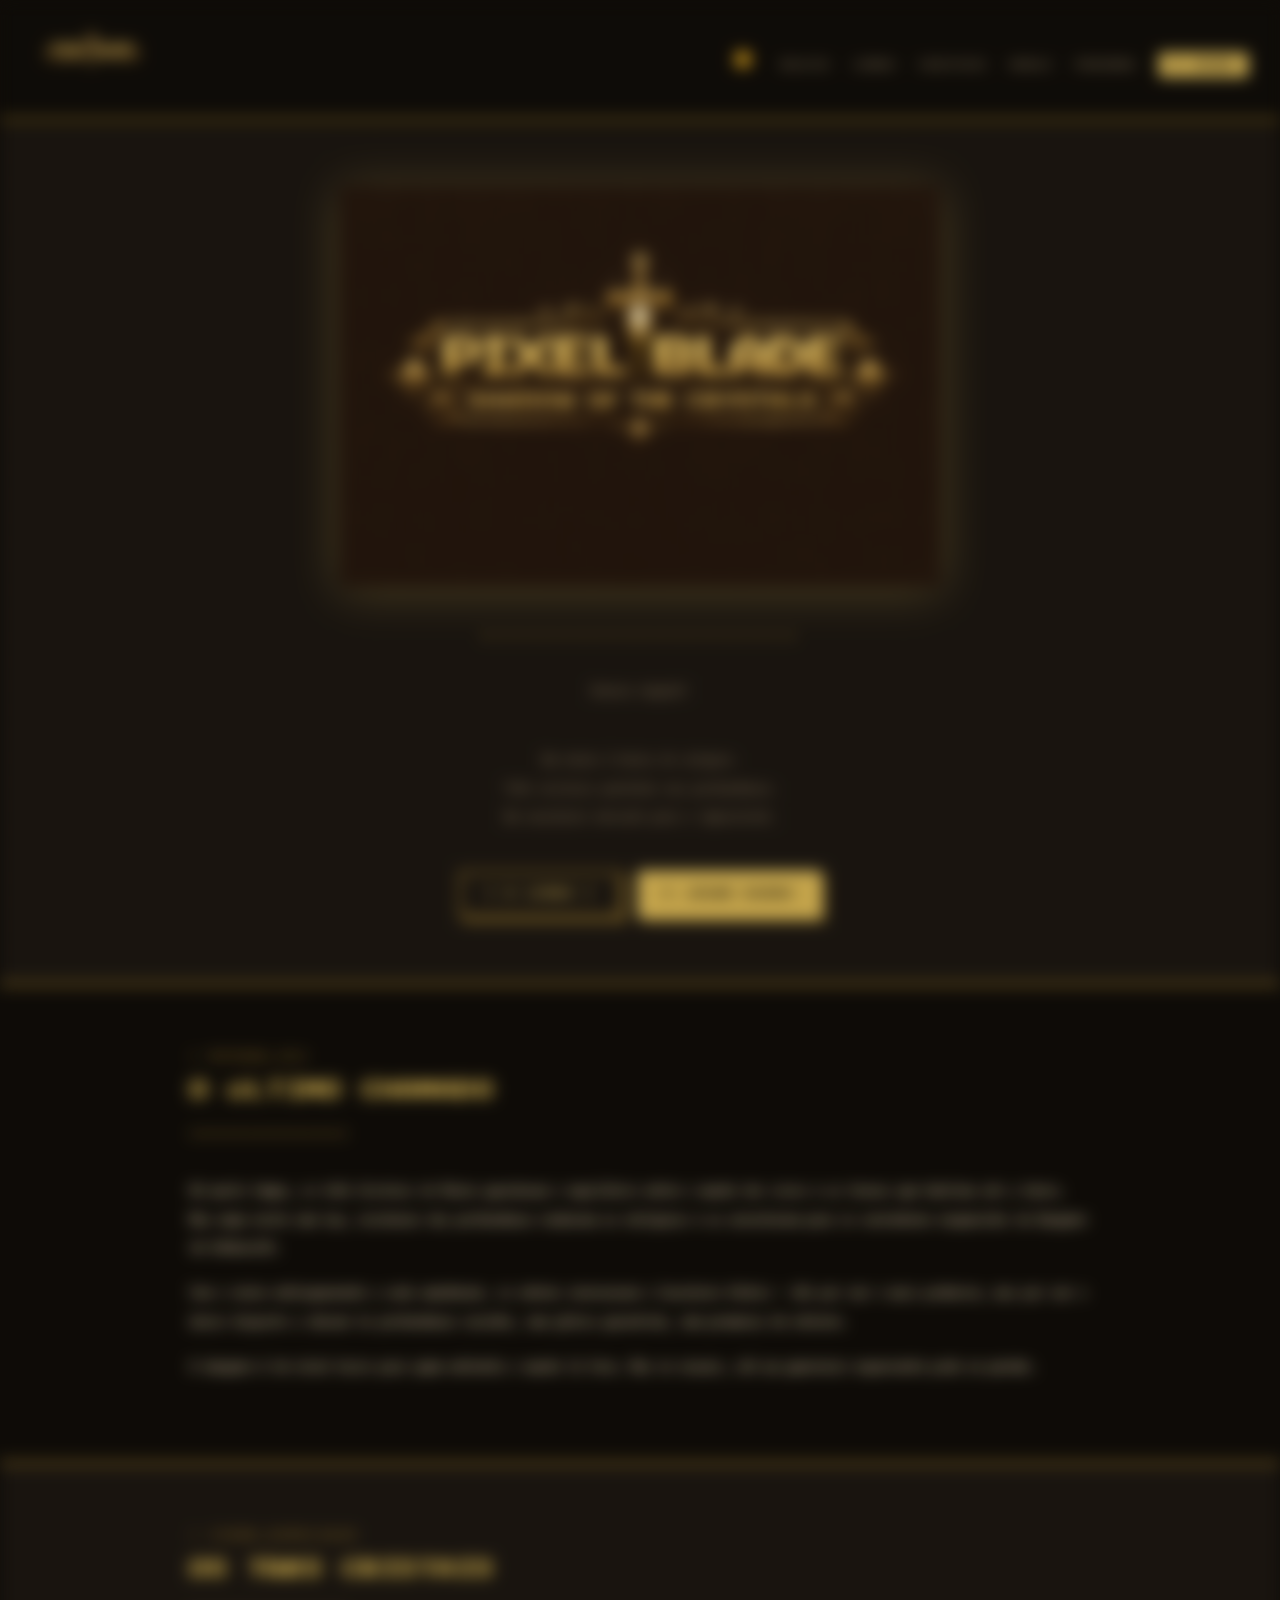
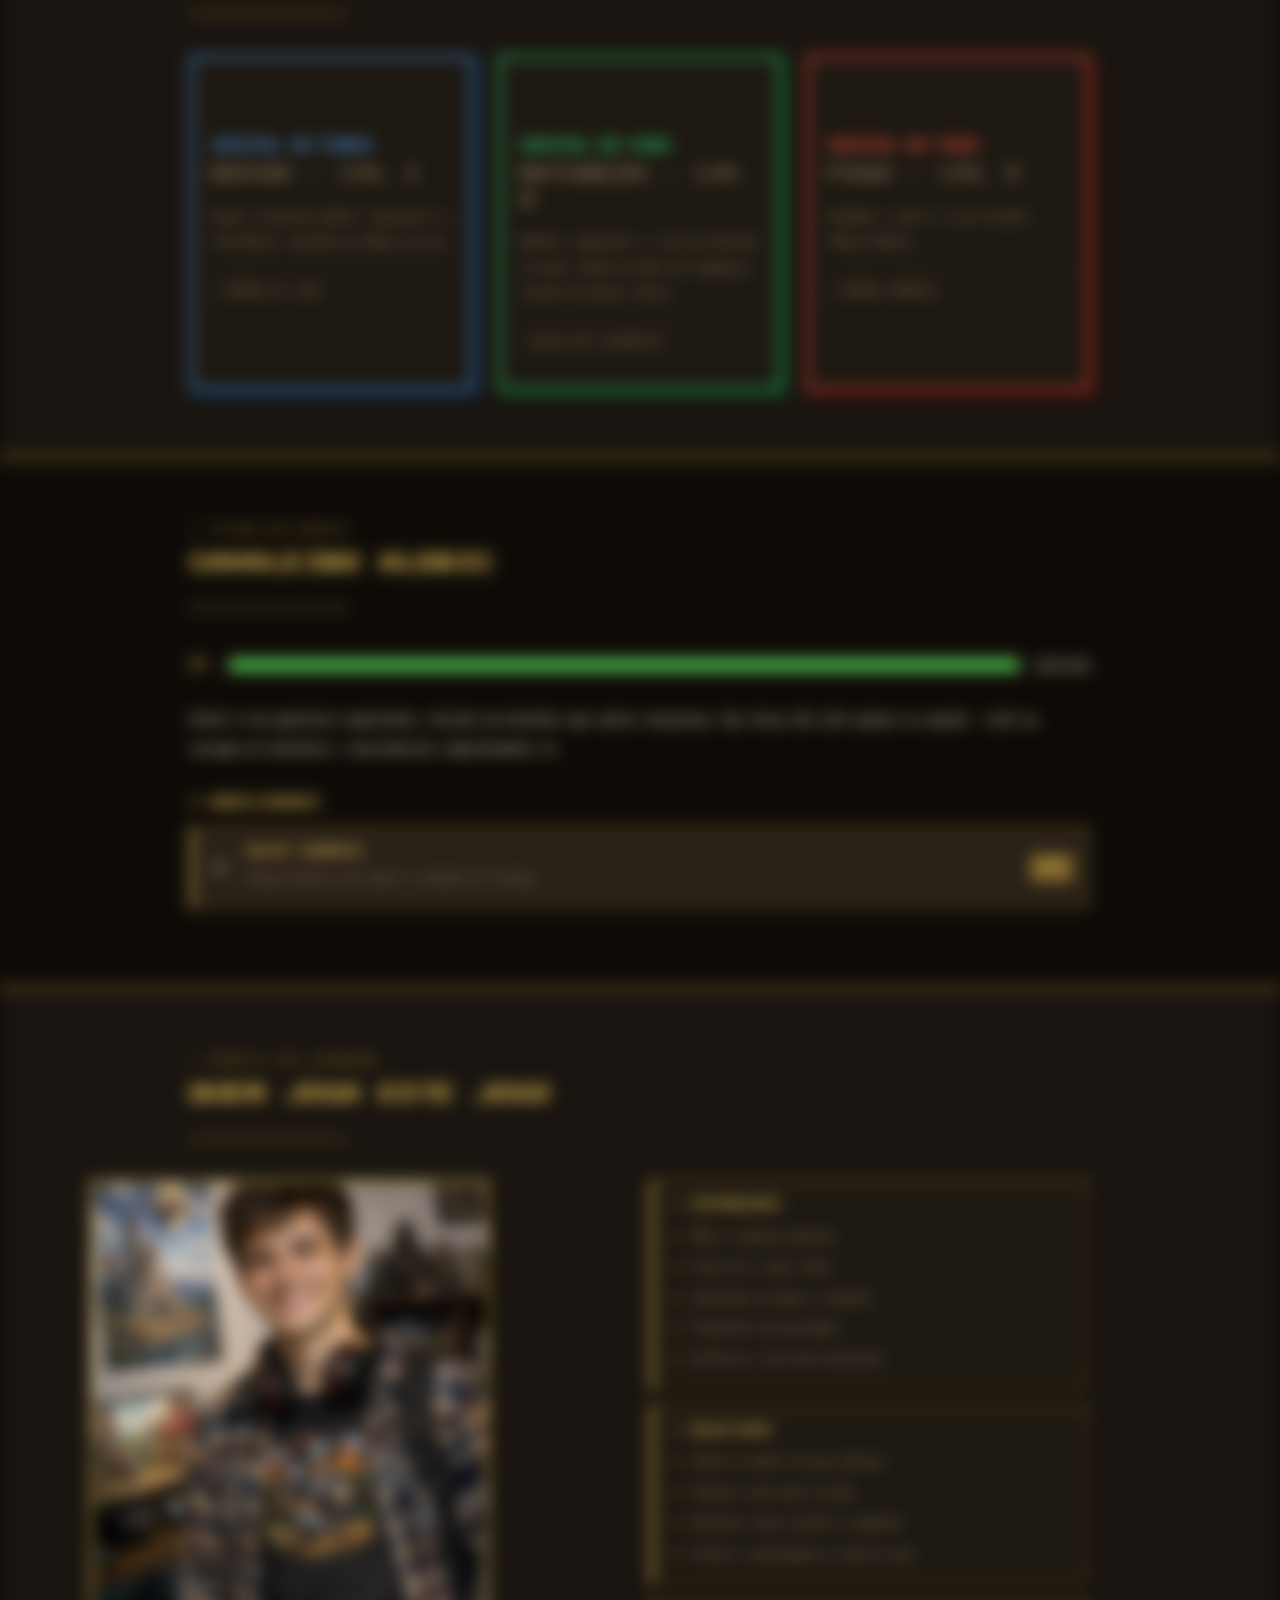
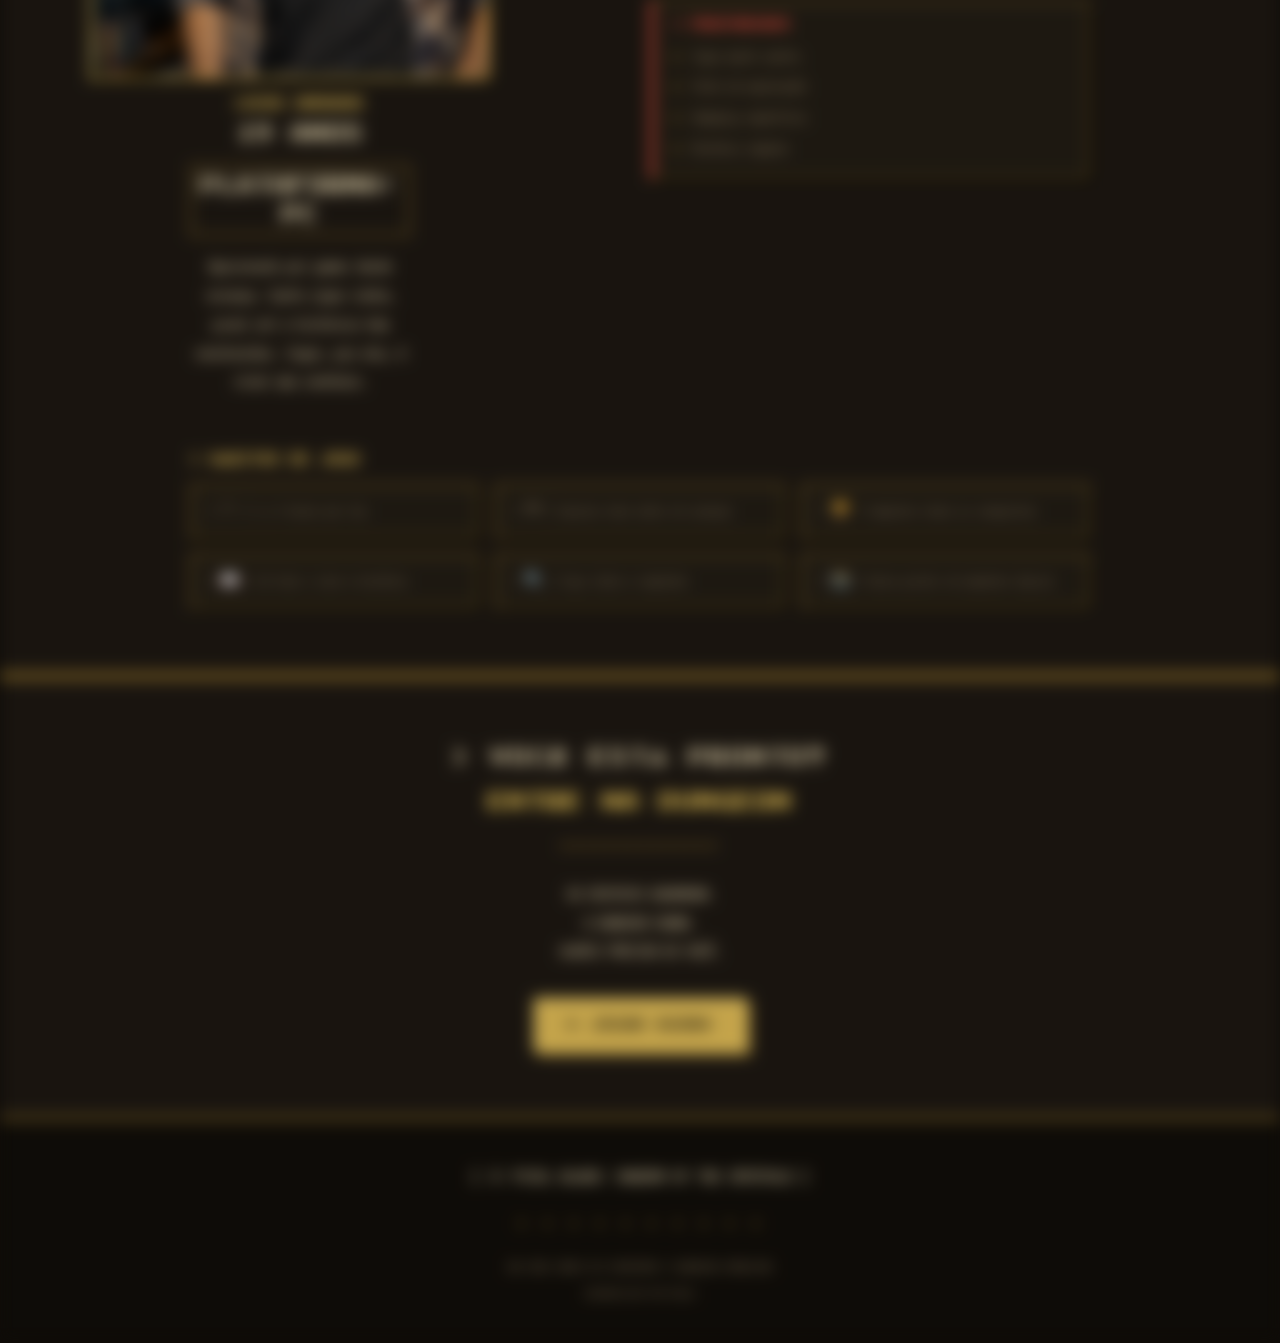
==== commit 1bb1c9b8: "13" ====
--- a/index.html
+++ b/index.html
@@ -6,22 +6,18 @@
   <title>Pixel Blade: Shadow of the Crystals</title>
   <link href="https://fonts.googleapis.com/css2?family=Press+Start+2P&family=VT323&display=swap" rel="stylesheet" />
   <link rel="stylesheet" href="style.css" />
-  <link rel="icon" type="image/png" href="logo.png">
+  <link rel="icon" type="image/png" href="logo.png" />
 </head>
 <body>
 
-  <!-- Efeito de TV antiga -->
   <div class="scanlines"></div>
 
-  <!-- ══ NAVEGAÇÃO ══ -->
   <nav>
     <div class="icone">
-      <img src="Logo de Pixel Blade em dourado-Photoroom.png" alt="Logo">
-    </div>
-    <span class="logo">PIXEL BLADE </span>
+      <img src="Logo de Pixel Blade em dourado-Photoroom.png" alt="Logo" />
+    </div>
     <ul>
-          <button id="tema-btn">☀️
-      </button>
+      <button id="tema-btn">☀️</button>
       <li><a href="#hero">INÍCIO</a></li>
       <li><a href="#historia">LENDA</a></li>
       <li><a href="#cristais">CRISTAIS</a></li>
@@ -31,108 +27,105 @@
     </ul>
   </nav>
 
-  <!-- ══ HERO (primeira seção) ══ -->
   <section id="hero">
     <img src="logo.png" alt="Logo Pixel Blade" class="logo-img" />
     <div class="divisor-pixel"></div>
+
+    <p id="mensagem-usuario" class="lore"></p>
+
     <p class="lore">
-      Um reino à beira do colapso.<br/>
-      Três cristais perdidos nas profundezas.<br/>
+      Um reino à beira do colapso.<br />
+      Três cristais perdidos nas profundezas.<br />
       Um cavaleiro enviado para o impossível.
     </p>
+
     <div class="hero-botoes">
       <a href="#historia" class="botao">[ A LENDA ]</a>
       <a href="https://itch.io" target="_blank" class="botao botao-destaque">▶ JOGAR AGORA</a>
     </div>
   </section>
 
-  <!-- ══ HISTÓRIA ══ -->
   <section id="historia">
     <div class="conteudo">
       <span class="label">&gt; MISSÃO_001</span>
       <h2>O ÚLTIMO CHAMADO</h2>
       <div class="linha-pixel"></div>
-      <p>Há muito tempo, os três Cristais do Reino guardavam o equilíbrio entre
-         o mundo dos vivos e as trevas que habitam sob a terra. Mas numa noite
-         sem lua, criaturas das profundezas roubaram as relíquias e as arrastaram
-         para os corredores esquecidos da Dungeon de Ashkarath.</p>
-      <p>Com o reino enfraquecendo a cada amanhecer, os nobres convocaram o
-         Cavaleiro Aldric — não por ser o mais poderoso, mas por ser o único
-         disposto a descer às profundezas sozinho, sem glória garantida,
-         sem promessa de retorno.</p>
-      <p>A dungeon é de nível baixo para quem enfrenta o mundo lá fora. Mas no
-         escuro, até um guerreiro experiente pode se perder — e os cristais
-         têm guardiões que não dormem.</p>
-    </div>
-  </section>
-
-  <!-- ══ CRISTAIS (cards lado a lado) ══ -->
+      <p>
+        Há muito tempo, os três Cristais do Reino guardavam o equilíbrio entre
+        o mundo dos vivos e as trevas que habitam sob a terra. Mas numa noite
+        sem lua, criaturas das profundezas roubaram as relíquias e as arrastaram
+        para os corredores esquecidos da Dungeon de Ashkarath.
+      </p>
+      <p>
+        Com o reino enfraquecendo a cada amanhecer, os nobres convocaram o
+        Cavaleiro Aldric — não por ser o mais poderoso, mas por ser o único
+        disposto a descer às profundezas sozinho, sem glória garantida,
+        sem promessa de retorno.
+      </p>
+      <p>
+        A dungeon é de nível baixo para quem enfrenta o mundo lá fora. Mas no
+        escuro, até um guerreiro experiente pode se perder.
+      </p>
+    </div>
+  </section>
+
   <section id="cristais" class="fundo-medio">
     <div class="conteudo">
       <span class="label">&gt; ITENS_ESPECIAIS</span>
       <h2>OS TRÊS CRISTAIS</h2>
       <div class="linha-pixel"></div>
 
-      <!-- div.cards usa display:grid no CSS para ficar em 3 colunas -->
       <div class="cards">
-
-        <!-- Card azul -->
         <div class="card azul">
-          <!-- Pixel gem: grade 3x3 de divs coloridas -->
-          <div class="pixel-gem azul-gem">
-          </div>
+          <div class="pixel-gem azul-gem"></div>
           <h3>CRISTAL DA FORÇA</h3>
           <p class="tipo">ROCHA · LVL 1</p>
-          <p>Controla as águas e as marés do reino. Guardado na Câmara de Lava.</p>
+          <p>Ajuda a controlar melhor o emocional e a resistência. Guardado na Câmara de Lava.</p>
           <p class="localizacao">&#9632; CÂMARA DE LAVA</p>
         </div>
 
-        <!-- Card verde -->
         <div class="card verde">
-          <div class="pixel-gem verde-gem">
-          </div>
+          <div class="pixel-gem verde-gem"></div>
           <h3>CRISTAL DA VIDA</h3>
           <p class="tipo">NATUREZA · LVL 2</p>
-          <p>Mantém a vegetação e a vida das florestas do reino. Dorme no Salão
-             dos Cogumelos, cercado de esporos letais.</p>
+          <p>
+            Mantém a vegetação e a vida das florestas do reino. Dorme no Salão
+            dos Cogumelos, cercado de esporos letais.
+          </p>
           <p class="localizacao">&#9632; SALÃO DOS COGUMELOS</p>
         </div>
 
-        <!-- Card vermelho -->
         <div class="card vermelho">
-          <div class="pixel-gem vermelho-gem">
-          </div>
+          <div class="pixel-gem vermelho-gem"></div>
           <h3>CRISTAL DE FOGO</h3>
-          <p class="tipo">FOGO · LVL 3 ★ CHEFE</p>
+          <p class="tipo">FOGO · LVL 3</p>
           <p>Alimenta o calor e a luz do mundo. Câmara Sombria.</p>
           <p class="localizacao">&#9632; CÂMARA SOMBRIA</p>
         </div>
-
-      </div><!-- fim .cards -->
-    </div>
-  </section>
-
-  <!-- ══ CAVALEIRO (ficha do herói) ══ -->
+      </div>
+    </div>
+  </section>
+
   <section id="cavaleiro">
     <div class="conteudo">
       <span class="label">&gt; FICHA_DO_HERÓI</span>
       <h2>CAVALEIRO ALDRIC</h2>
       <div class="linha-pixel"></div>
 
-      <!-- Barra de HP estilo RPG -->
       <div class="rpg-status">
         <span class="rpg-label">HP</span>
         <div class="barra-wrap"><div class="barra barra-hp"></div></div>
         <span class="rpg-val">100/100</span>
       </div>
 
-      <p style="margin-top: 1.5rem;">Aldric é um guerreiro experiente, forjado em batalhas que outros recusaram.
-         Sua força não está apenas na espada — está na coragem de enfrentar o
-         desconhecido completamente só.</p>
+      <p style="margin-top: 1.5rem;">
+        Aldric é um guerreiro experiente, forjado em batalhas que outros recusaram.
+        Sua força não está apenas na espada — está na coragem de enfrentar o
+        desconhecido completamente só.
+      </p>
 
       <h3 class="subtitulo-secao">&gt; HABILIDADES</h3>
 
-      <!-- Lista de habilidades com ícone, texto e badge -->
       <ul class="habilidades">
         <li>
           <span class="icone-hab">⚔</span>
@@ -142,35 +135,31 @@
           </div>
           <span class="rpg-badge">ATK</span>
         </li>
-
-  </section>
-
-  <!-- ══ PERSONA (perfil do jogador) ══ -->
+      </ul>
+    </div>
+  </section>
+
   <section id="persona" class="fundo-medio">
     <div class="conteudo">
       <span class="label">&gt; PERFIL_DO_JOGADOR</span>
       <h2>QUEM JOGA ESTE JOGO</h2>
       <div class="linha-pixel"></div>
 
-      <!-- Grade: avatar + detalhes lado a lado -->
       <div class="persona-grid">
-
-        <!-- Coluna esquerda: avatar e infos básicas -->
         <div class="persona-perfil">
-          <!-- Avatar pixel art feito com divs coloridas -->
           <div class="pixel-avatar">
-            <img src="persona.png" alt="Persona">
+            <img src="persona.png" alt="Persona" />
           </div>
           <h3 class="persona-nome">LUCAS ANDRADE</h3>
           <p class="persona-cargo">19 ANOS</p>
           <p class="persona-plataforma">PLATAFORMA: PC</p>
-          <p class="persona-bio">Apaixonado por games desde criança. Curte jogos indie,
-             pixel art e histórias bem construídas. Jogar, pra ele, é viver uma aventura.</p>
-        </div>
-
-        <!-- Coluna direita: blocos de interesses, objetivos, frustrações -->
+          <p class="persona-bio">
+            Apaixonado por games desde criança. Curte jogos indie,
+            pixel art e histórias bem construídas. Jogar, pra ele, é viver uma aventura.
+          </p>
+        </div>
+
         <div class="persona-detalhes">
-
           <div class="persona-bloco">
             <h4>&gt; INTERESSES</h4>
             <ul class="persona-lista">
@@ -198,16 +187,14 @@
               <li>Jogos muito curtos</li>
               <li>Falta de exploração</li>
               <li>Gameplay repetitiva</li>
-              <li>História fraca</li>
+              <li>História simples</li>
             </ul>
           </div>
-
-        </div>
-      </div><!-- fim .persona-grid -->
+        </div>
+      </div>
 
       <h3 class="subtitulo-secao">&gt; HÁBITOS DE JOGO</h3>
 
-      <!-- Grade de hábitos: 3 colunas de caixinhas -->
       <div class="habitos-grid">
         <div class="habito">[ ⏱ ] 2 a 4 horas por dia</div>
         <div class="habito">[ 🗺 ] Explora tudo antes de avançar</div>
@@ -219,22 +206,20 @@
     </div>
   </section>
 
-  <!-- ══ CTA (chamada para jogar) ══ -->
   <section id="jogar">
     <div class="conteudo jogar-cta">
       <p class="eyebrow">&gt; VOCÊ ESTÁ PRONTO?</p>
       <h2>ENTRE NA DUNGEON</h2>
       <div class="linha-pixel"></div>
       <p class="lore" style="margin-bottom: 2rem;">
-        OS CRISTAIS AGUARDAM.<br/>
-        A DUNGEON CHAMA.<br/>
+        OS CRISTAIS AGUARDAM.<br />
+        A DUNGEON CHAMA.<br />
         ALDRIC PRECISA DE VOCÊ.
       </p>
       <a href="https://itch.io" target="_blank" class="botao botao-destaque botao-grande">▶ JOGAR AGORA</a>
     </div>
   </section>
 
-  <!-- ══ RODAPÉ ══ -->
   <footer>
     <span class="logo-footer">[ ⚔ PIXEL BLADE: SHADOW OF THE CRYSTALS ]</span>
     <div class="divisor-pixel-footer"></div>
@@ -242,38 +227,52 @@
     <p class="creditos">DESENVOLVIDO POR PAULO</p>
   </footer>
 
-</body>
 <script>
-  window.onload = function () {
-
-    history.scrollRestoration = "manual";
-    const botao = document.getElementById("tema-btn");
-
-    botao.onclick = function () {
-      document.body.classList.toggle("dark");
-
-      if (document.body.classList.contains("dark")) {
-        botao.textContent = "🌙"; // modo escuro → mostra sol
-      } else {
-        botao.textContent = "☀️"; // modo claro → mostra lua
-      }
-    };
-
-    let nome = prompt("Qual é o seu nome?");
-
-  // pede a idade
-  let idade = Number(prompt("Olá " + nome + ", qual é a sua idade?"));
-
-  // verificação
-  if (idade >= 10) {
-    alert("Acesso permitido. Bem-vindo, " + nome + "!");
+window.onload = function () {
+
+  history.scrollRestoration = "manual";
+
+  const botao = document.getElementById("tema-btn");
+  const mensagemUsuario = document.getElementById("mensagem-usuario");
+
+  const ANO_LANCAMENTO = 2026;  
+  let anoAtual = new Date().getFullYear();
+  let nome;                    
+  let idade;                   
+  let acessoPermitido;         
+
+  if (anoAtual === ANO_LANCAMENTO) {
+    alert("NOTÍCIA: Este jogo é um grande lançamento!");
+  }
+
+  nome = prompt("Qual é o seu nome?");
+  idade = Number(prompt("Olá " + nome + ", qual é a sua idade?"));
+
+  acessoPermitido = idade >= 12;
+
+  // botão tema
+  botao.onclick = function () {
+    document.body.classList.toggle("dark");
+
+    if (document.body.classList.contains("dark")) {
+      botao.textContent = "🌙";
+    } else {
+      botao.textContent = "☀️";
+    }
+  };
+
+  if (acessoPermitido) {
+    alert("Bem-vindo, " + nome + "!");
+    mensagemUsuario.textContent = "Bem-vindo ao jogo, " + nome + "!";
   } else {
-    alert("Acesso restrito, " + nome + "!");
-
-    // borra o site
+    alert("Acesso restrito!");
+    mensagemUsuario.textContent = "Acesso negado!";
     document.body.style.filter = "blur(8px)";
     document.body.style.pointerEvents = "none";
   }
-  };
+
+};
 </script>
-</html>
+
+</body>
+</html>
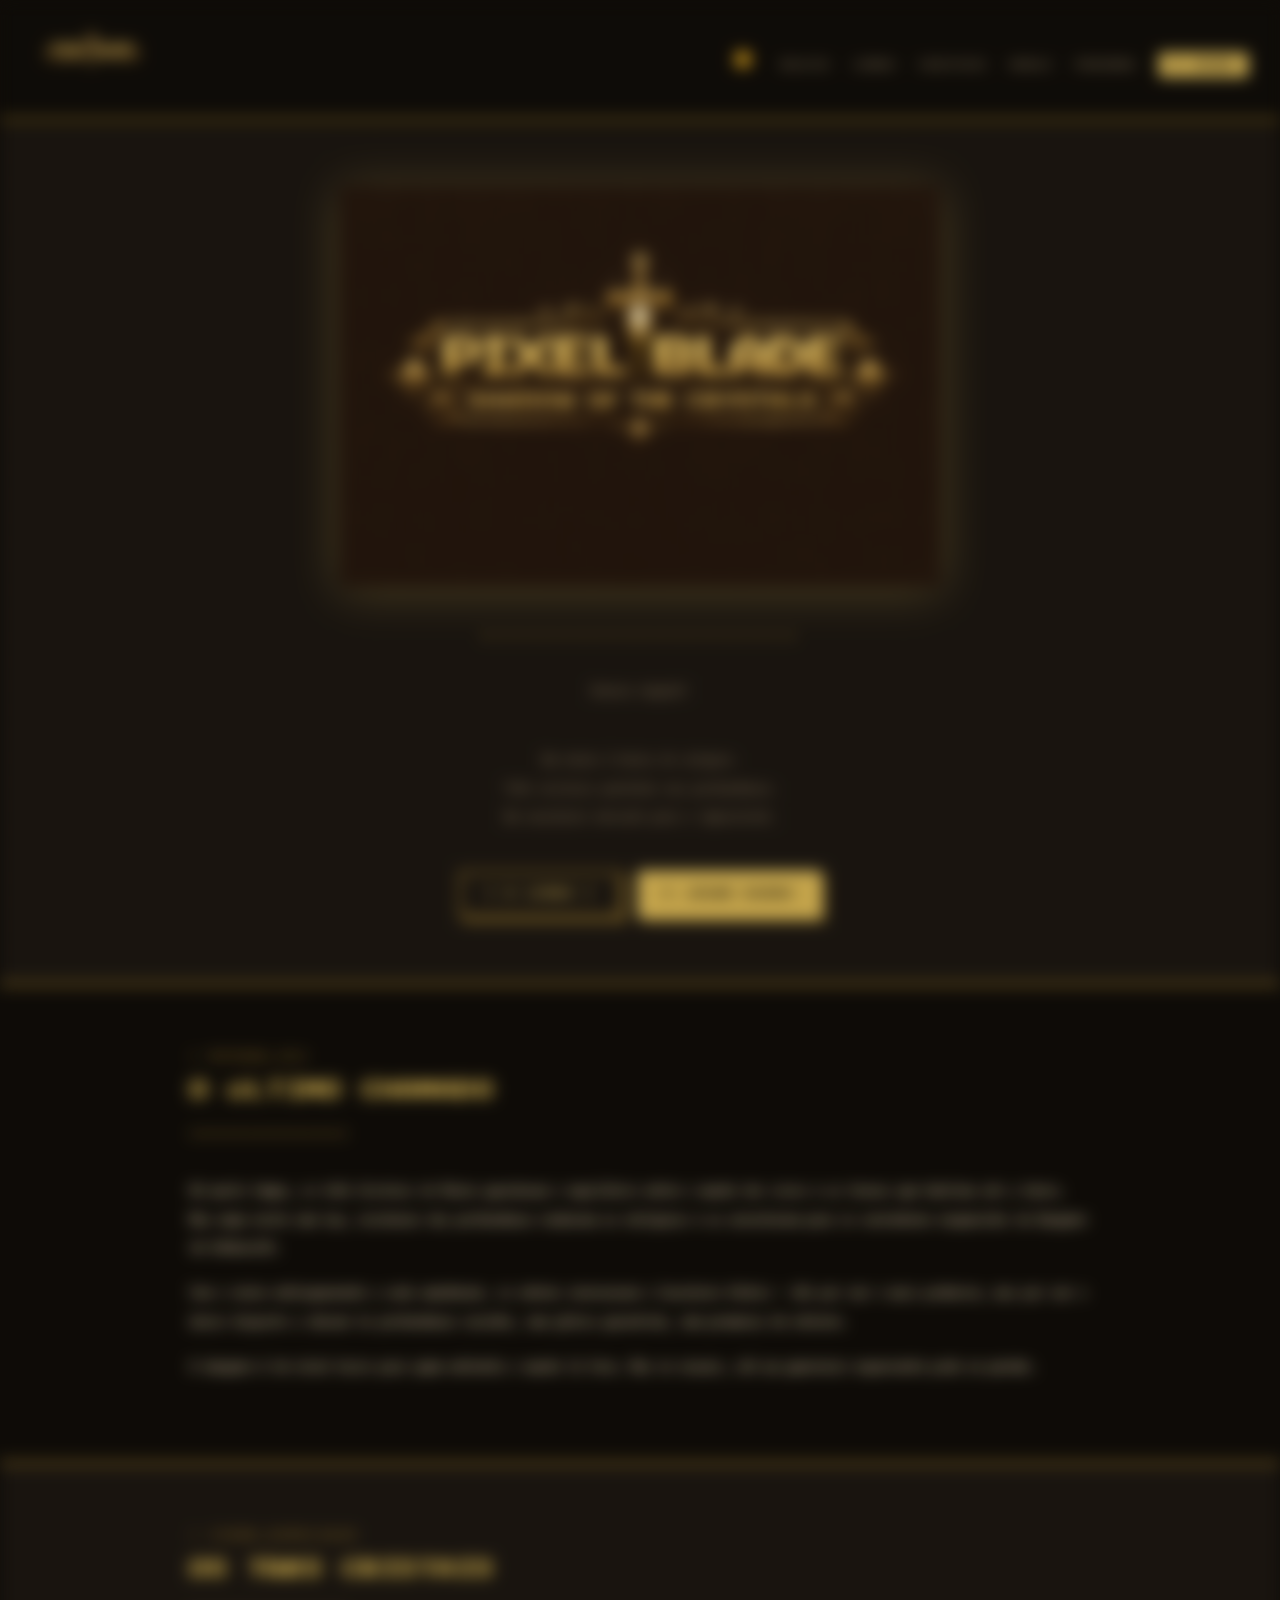
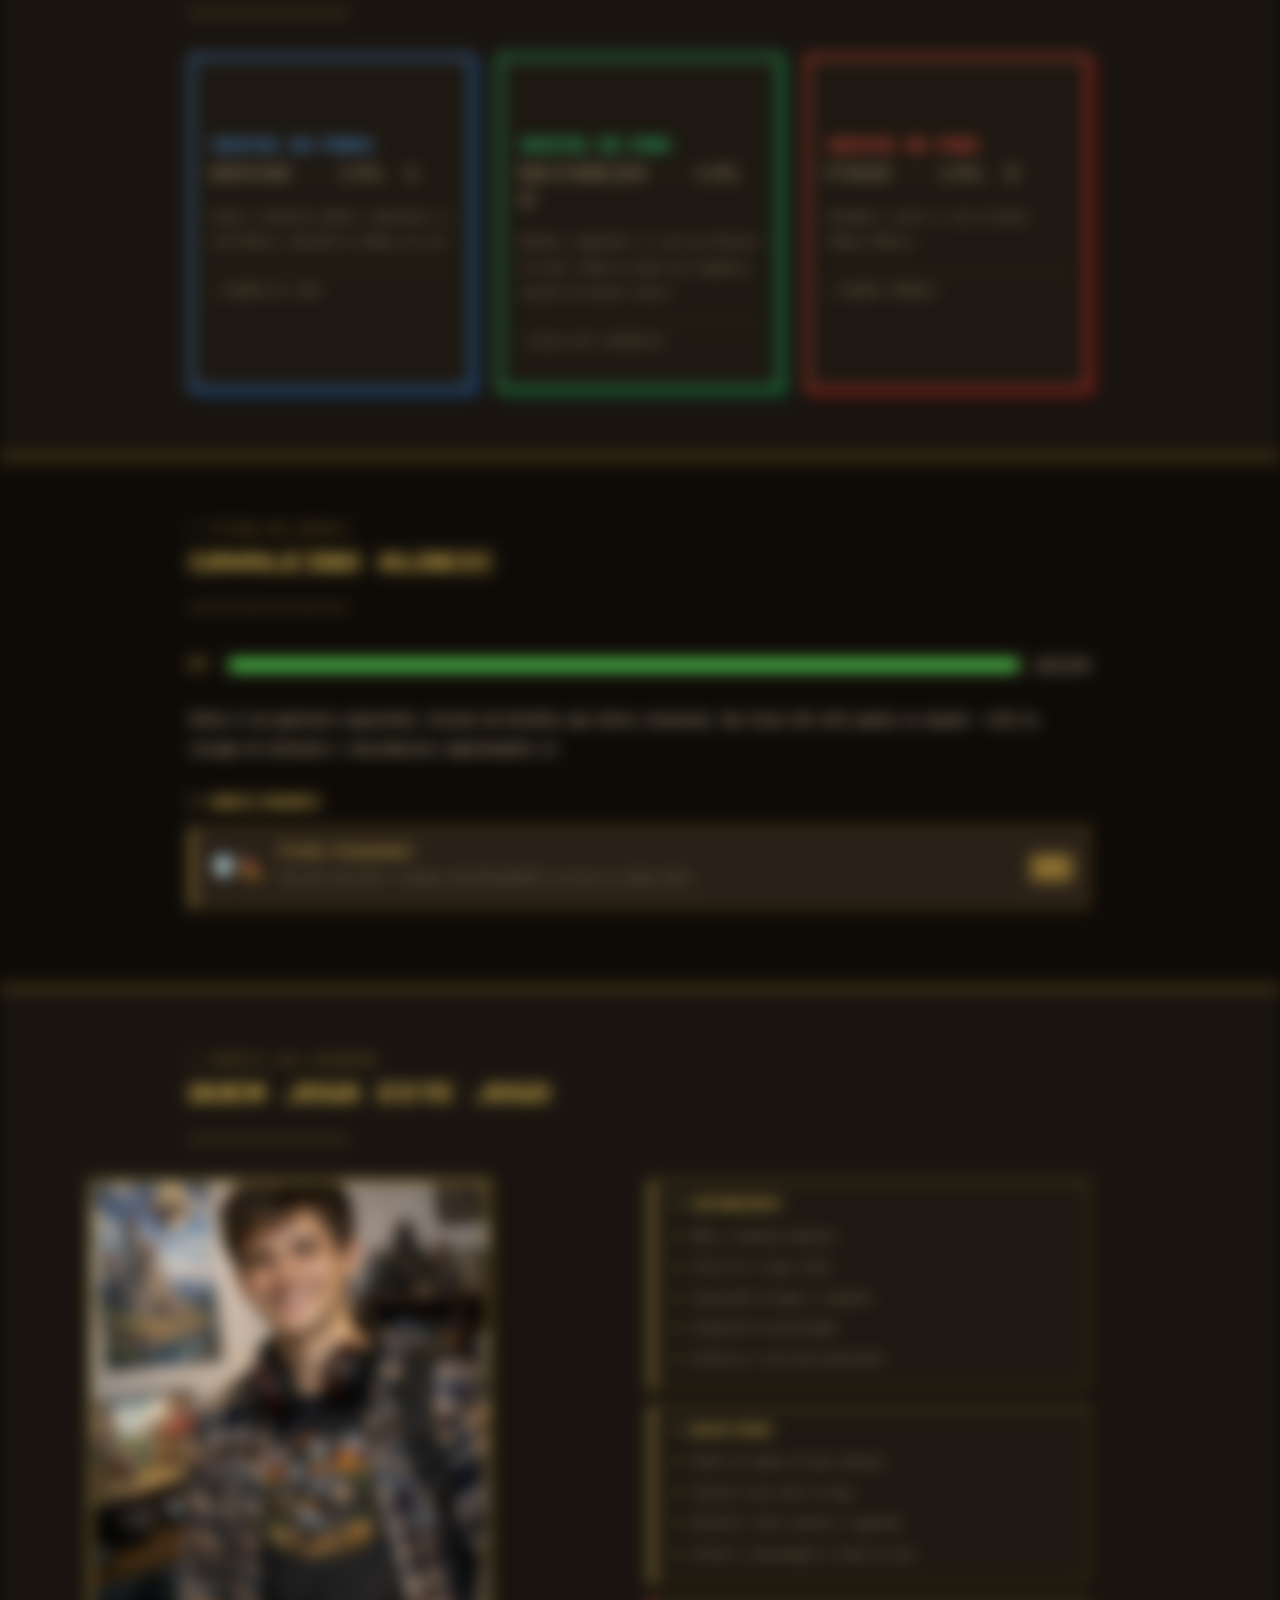
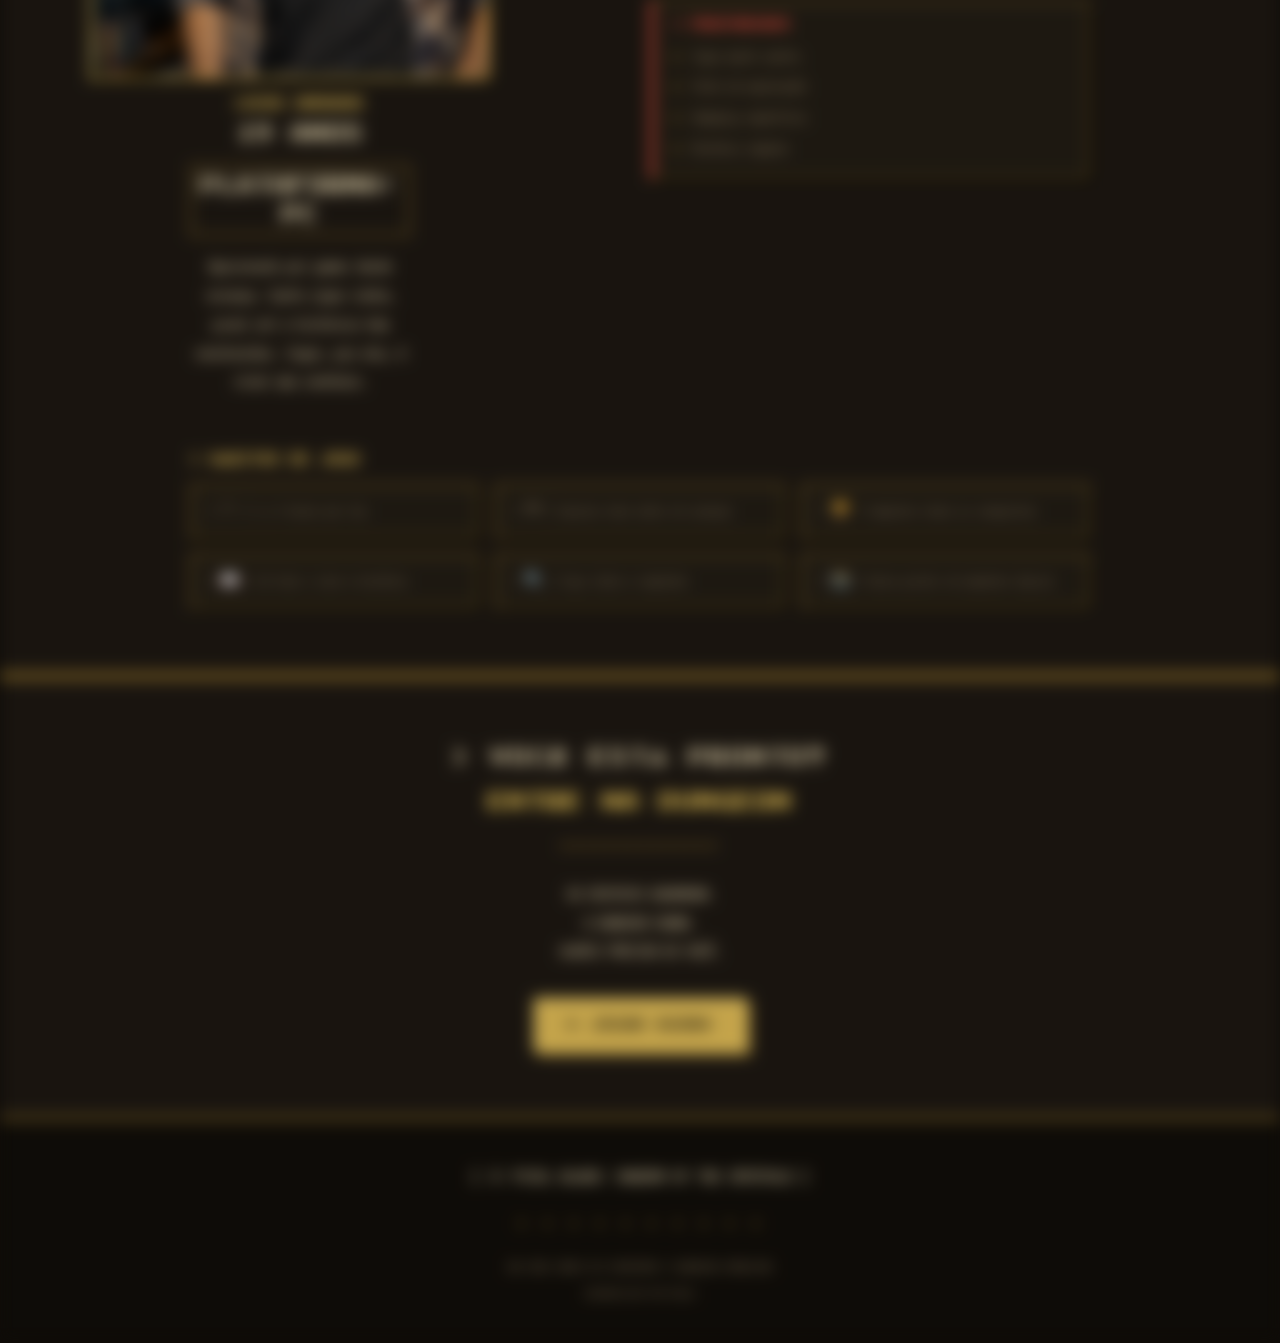
==== commit 2f5111ef: "14" ====
--- a/index.html
+++ b/index.html
@@ -23,7 +23,7 @@
       <li><a href="#cristais">CRISTAIS</a></li>
       <li><a href="#cavaleiro">HERÓI</a></li>
       <li><a href="#persona">PERSONA</a></li>
-      <li><a href="https://itch.io" target="_blank" class="nav-jogar">▶ JOGAR</a></li>
+      <li><a href="Jogo/index.html" target="_blank" class="nav-jogar">▶ JOGAR</a></li>
     </ul>
   </nav>
 
@@ -41,7 +41,7 @@
 
     <div class="hero-botoes">
       <a href="#historia" class="botao">[ A LENDA ]</a>
-      <a href="https://itch.io" target="_blank" class="botao botao-destaque">▶ JOGAR AGORA</a>
+      <a href="Jogo/index.html" target="_blank" class="botao botao-destaque">▶ JOGAR AGORA</a>
     </div>
   </section>
 
@@ -128,10 +128,10 @@
 
       <ul class="habilidades">
         <li>
-          <span class="icone-hab">⚔</span>
+          <span class="icone-hab">🛡️🥾</span>
           <div>
-            <strong>GOLPE SOMBRIO</strong>
-            <p>Ataque poderoso que ignora a armadura do inimigo.</p>
+            <strong>Pisão Esmagador</strong>
+            <p>Um pisão que mata o inimigo instantaneamente se pisar na cabeça dele.</p>
           </div>
           <span class="rpg-badge">ATK</span>
         </li>
@@ -216,7 +216,7 @@
         A DUNGEON CHAMA.<br />
         ALDRIC PRECISA DE VOCÊ.
       </p>
-      <a href="https://itch.io" target="_blank" class="botao botao-destaque botao-grande">▶ JOGAR AGORA</a>
+      <a href="Jogo/index.html" target="_blank" class="botao botao-destaque botao-grande">▶ JOGAR AGORA</a>
     </div>
   </section>
 
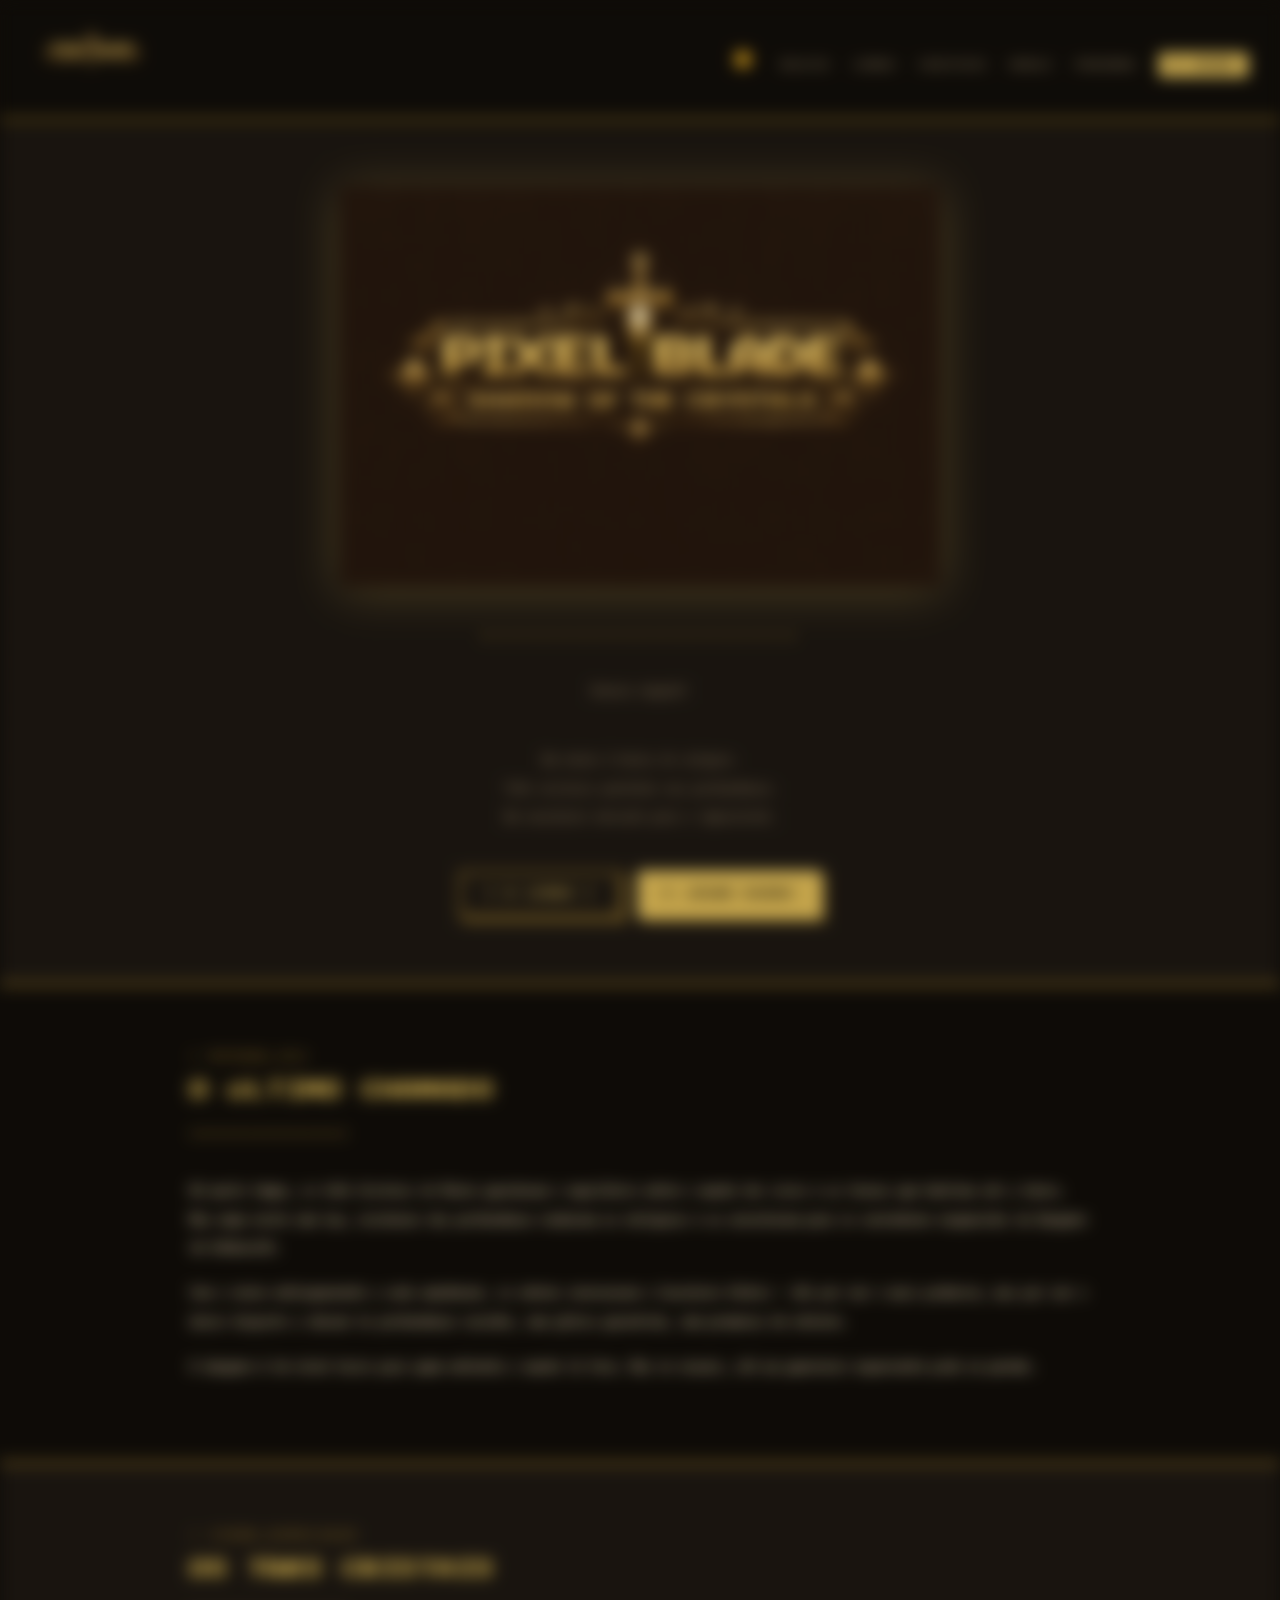
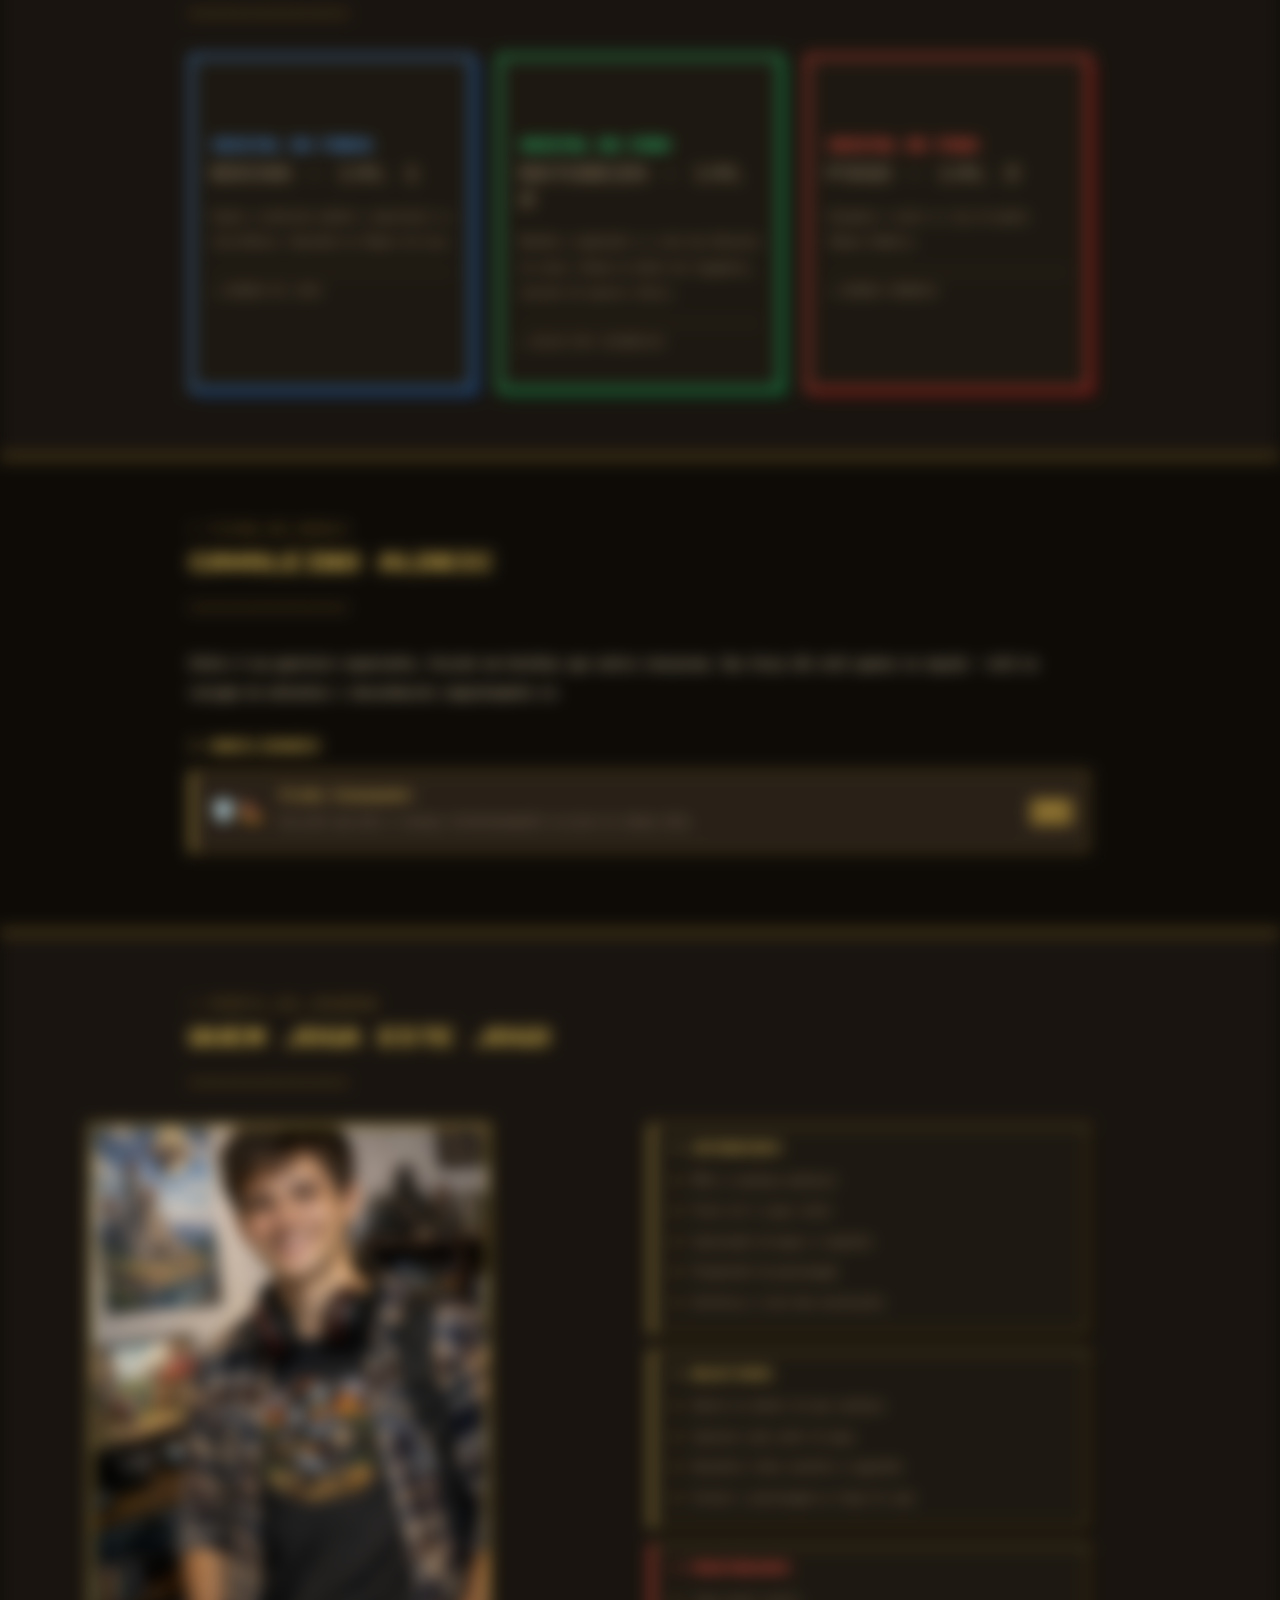
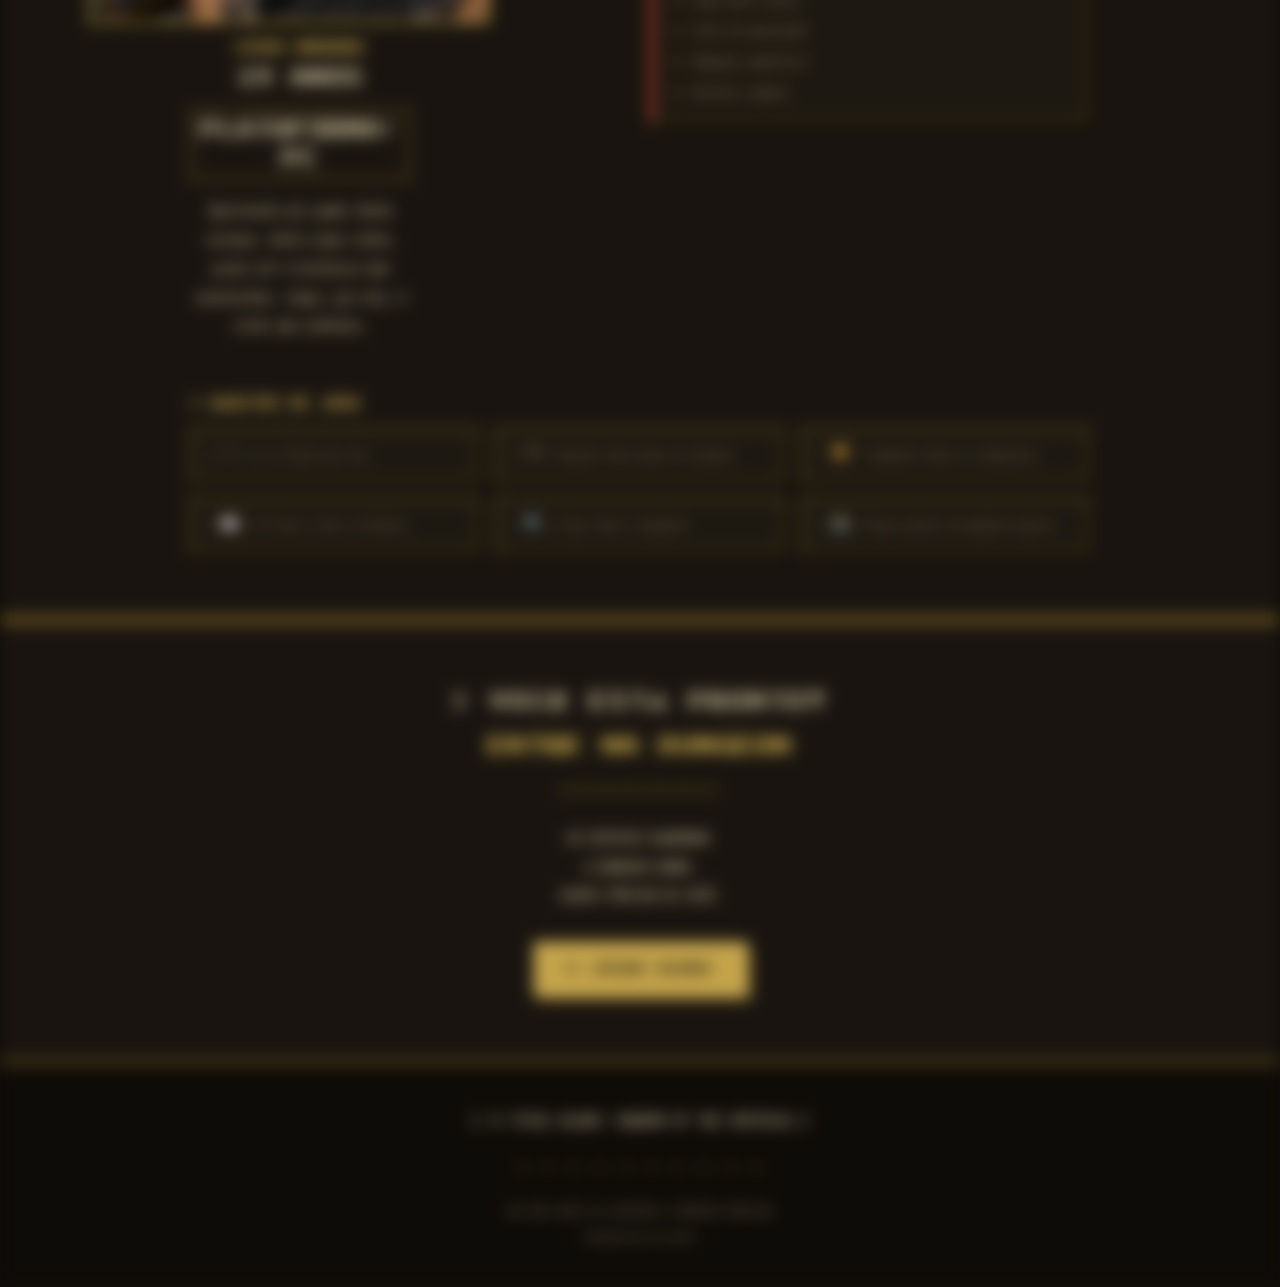
==== commit 95ab0dbf: "15" ====
--- a/index.html
+++ b/index.html
@@ -112,12 +112,6 @@
       <h2>CAVALEIRO ALDRIC</h2>
       <div class="linha-pixel"></div>
 
-      <div class="rpg-status">
-        <span class="rpg-label">HP</span>
-        <div class="barra-wrap"><div class="barra barra-hp"></div></div>
-        <span class="rpg-val">100/100</span>
-      </div>
-
       <p style="margin-top: 1.5rem;">
         Aldric é um guerreiro experiente, forjado em batalhas que outros recusaram.
         Sua força não está apenas na espada — está na coragem de enfrentar o
--- a/style.css
+++ b/style.css
@@ -1,8 +1,8 @@
-/* ══════════════════════════════════════════════════
+/*
    VARIÁVEIS DE CORES
-   :root = raiz do documento (afeta o site inteiro)
-   var(--nome) = usa a variável em qualquer lugar
-══════════════════════════════════════════════════ */
+   :root
+   var(--nome)
+*/
 :root {
   --dourado:        #c9a84c;
   --dourado-claro:  #e8c96a;
@@ -17,14 +17,13 @@
   --verde:          #2ecc71;
   --vermelho:       #e74c3c;
   --hp-verde:       #3ddc5a;
-  --mp-azul:        #4a90d9;
-}
-
-/* ══════════════════════════════════════════════════
+}
+
+/*
    RESET BÁSICO
    Remove margens e paddings padrão do navegador
    box-sizing: border-box faz padding não aumentar o tamanho
-══════════════════════════════════════════════════ */
+*/
 * {
   box-sizing: border-box;
   margin: 0;
@@ -32,9 +31,9 @@
   image-rendering: pixelated;
 }
 
-/* ══════════════════════════════════════════════════
+/*
    BODY - estilo geral da página
-══════════════════════════════════════════════════ */
+*/
 body {
   background-color: var(--fundo);
   color: var(--texto);
@@ -49,15 +48,15 @@
   font-family: 'Press Start 2P', monospace;
 }
 
-/* ══════════════════════════════════════════════════
+/*
    SCANLINES - efeito de TV antiga
    position: fixed = fica fixo na tela mesmo ao rolar
    pointer-events: none = não bloqueia cliques
    repeating-linear-gradient = cria listras finas repetidas
-══════════════════════════════════════════════════ */
+*/
 .scanlines {
   position: fixed;
-  inset: 0; /* equivale a top/right/bottom/left: 0 */
+  inset: 0; 
   z-index: 999;
   pointer-events: none;
   background: repeating-linear-gradient(
@@ -69,12 +68,12 @@
   );
 }
 
-/* ══════════════════════════════════════════════════
+/*
    NAVEGAÇÃO - barra do topo
    position: sticky = gruda no topo ao rolar
    display: flex = coloca elementos lado a lado
    justify-content: space-between = um em cada extremo
-══════════════════════════════════════════════════ */
+*/
 nav {
   position: sticky;
   top: 0;
@@ -125,9 +124,9 @@
 
 .nav-jogar:hover { background-color: var(--dourado-claro) !important; }
 
-/* ══════════════════════════════════════════════════
-   HERO - primeira seção da página
-══════════════════════════════════════════════════ */
+/*
+   HERO
+*/
 #hero {
   text-align: center;
   padding: 64px 32px;
@@ -193,9 +192,9 @@
 }
 
 
-/* ══════════════════════════════════════════════════
+/*
    BOTÕES
-══════════════════════════════════════════════════ */
+*/
 .botao {
   display: inline-block;
   font-size: 9px;
@@ -234,9 +233,9 @@
   padding: 16px 32px;
 }
 
-/* ══════════════════════════════════════════════════
+/*
    SEÇÕES GERAIS
-══════════════════════════════════════════════════ */
+*/
 section { padding: 64px 32px; }
 
 /* Seções com fundo diferente */
@@ -286,10 +285,10 @@
   font-size: 18px;
 }
 
-/* ══════════════════════════════════════════════════
+/*
    CARDS DOS CRISTAIS
    display: grid = divide em 3 colunas iguais (1fr cada)
-══════════════════════════════════════════════════ */
+*/
 .cards {
   display: grid;
   grid-template-columns: repeat(3, 1fr);
@@ -330,11 +329,10 @@
 .card.verde h3    { color: var(--verde); }
 .card.vermelho h3 { color: var(--vermelho); }
 
-/* ══════════════════════════════════════════════════
+/*
    GEM PIXEL ART
    Grade 3x3 de divs coloridas formando um losango
-   Os cantos (posições 1,3,7,9) ficam transparentes
-══════════════════════════════════════════════════ */
+*/
 .pixel-gem {
   display: grid;
   grid-template-columns: repeat(3, 12px);
@@ -348,32 +346,15 @@
 .verde-gem div    { background: var(--verde); }
 .vermelho-gem div { background: var(--vermelho); }
 
-/* ══════════════════════════════════════════════════
-   BARRAS DE STATUS RPG
-══════════════════════════════════════════════════ */
-.rpg-status {
-  display: flex;
-  align-items: center;
-  gap: 14px;
-  margin-bottom: 10px;
-}
-
-.rpg-label { font-family: 'Press Start 2P', monospace; font-size: 9px; color: var(--dourado); width: 24px; }
-
-.barra-wrap {
-  flex: 1; /* ocupa o espaço restante */
-  height: 14px;
-  background: var(--fundo-claro);
-  border: 2px solid var(--dourado-escuro);
-}
-
-.barra { height: 100%; }
-.barra-hp { width: 100%; background: var(--hp-verde); }
-
-
-/* ══════════════════════════════════════════════════
+
+
+
+
+
+
+/*
    HABILIDADES
-══════════════════════════════════════════════════ */
+*/
 .subtitulo-secao { font-size: 10px; color: var(--dourado); margin: 32px 0 16px; }
 
 .habilidades { list-style: none; }
@@ -418,10 +399,10 @@
 .rpg-badge.def { background: #0a2a40; border-color: var(--azul);   color: var(--azul); }
 .rpg-badge.mag { background: #1a0a30; border-color: #9b59b6; color: #9b59b6; }
 
-/* ══════════════════════════════════════════════════
+/*
    PERSONA
    display: grid com 2 colunas: avatar fixo + detalhes flexíveis
-══════════════════════════════════════════════════ */
+*/
 .persona-grid {
   display: grid;
   grid-template-columns: 220px 1fr;
@@ -433,7 +414,8 @@
 
 /* Avatar pixel art com divs coloridas */
 .pixel-avatar {
-  width: 400px; height: 500px;
+  width: 400px;
+  height: 500px;
   margin: 0 auto 1rem;
   position: relative;
   background: var(--fundo-claro);
@@ -455,7 +437,12 @@
 .persona-plataforma { font-family: 'Press Start 2P', monospace; font-size: 7px; color: var(--dourado-escuro); margin-bottom: 16px; border: 2px solid var(--dourado-escuro); padding: 0.3rem; }
 .persona-bio      { font-size: 16px; color: var(--texto-fraco); text-align: center; }
 
-.persona-detalhes { display: flex; flex-direction: column; gap: 1rem; margin-left : 200px; }
+.persona-detalhes {
+  display: flex;
+  flex-direction: column;
+  gap: 1rem;
+  margin-left: 200px;
+}
 
 .persona-bloco {
   background-color: var(--fundo-card);
@@ -499,16 +486,16 @@
   box-shadow: 3px 3px 0 #000;
 }
 
-/* ══════════════════════════════════════════════════
+/*
    SEÇÃO JOGAR (CTA)
-══════════════════════════════════════════════════ */
+*/
 #jogar { background-color: var(--fundo-medio); border-top: 4px solid var(--dourado-escuro); }
 .jogar-cta { text-align: center; }
 .jogar-cta .linha-pixel { margin: 0 auto 24px; }
 
-/* ══════════════════════════════════════════════════
+/*
    RODAPÉ
-══════════════════════════════════════════════════ */
+*/
 footer {
   text-align: center;
   padding: 40px 32px;
@@ -537,23 +524,39 @@
   color: var(--texto-fraco);
 }
 
-/* ══════════════════════════════════════════════════
+/*
    RESPONSIVIDADE - celular (telas menores que 768px)
-   @media = regras que só valem nesse tamanho de tela
-══════════════════════════════════════════════════ */
+*/
 @media (max-width: 768px) {
   nav { padding: 16px; }
   nav ul { display: none; }
   .logo-img { max-width: 90%; }
-  .cards { grid-template-columns: 1fr; }           /* cards em coluna única */
-  .persona-grid { grid-template-columns: 1fr; }    /* avatar acima dos detalhes */
-  .habitos-grid { grid-template-columns: 1fr 1fr; } /* hábitos em 2 colunas */
-}
-
-
-/* ══════════════════════════════════════════════════
+  .cards { grid-template-columns: 1fr; }       
+  .persona-grid { grid-template-columns: 1fr; }   
+  .habitos-grid { grid-template-columns: 1fr 1fr; } 
+  .persona-grid {
+  grid-template-columns: 1fr;
+  gap: 24px;
+}
+
+.pixel-avatar {
+  width: 100%;
+  max-width: 300px;
+  height: auto;
+  aspect-ratio: 4 / 5;
+  margin: 0 auto 16px;
+  margin-left: 0;
+}
+
+.persona-detalhes {
+  margin-left: 0;
+}
+}
+
+
+/*
    DARK MODE (tema claro alternativo)
-══════════════════════════════════════════════════ */
+*/
 
 body.dark {
   --fundo: #f5f5f5;
